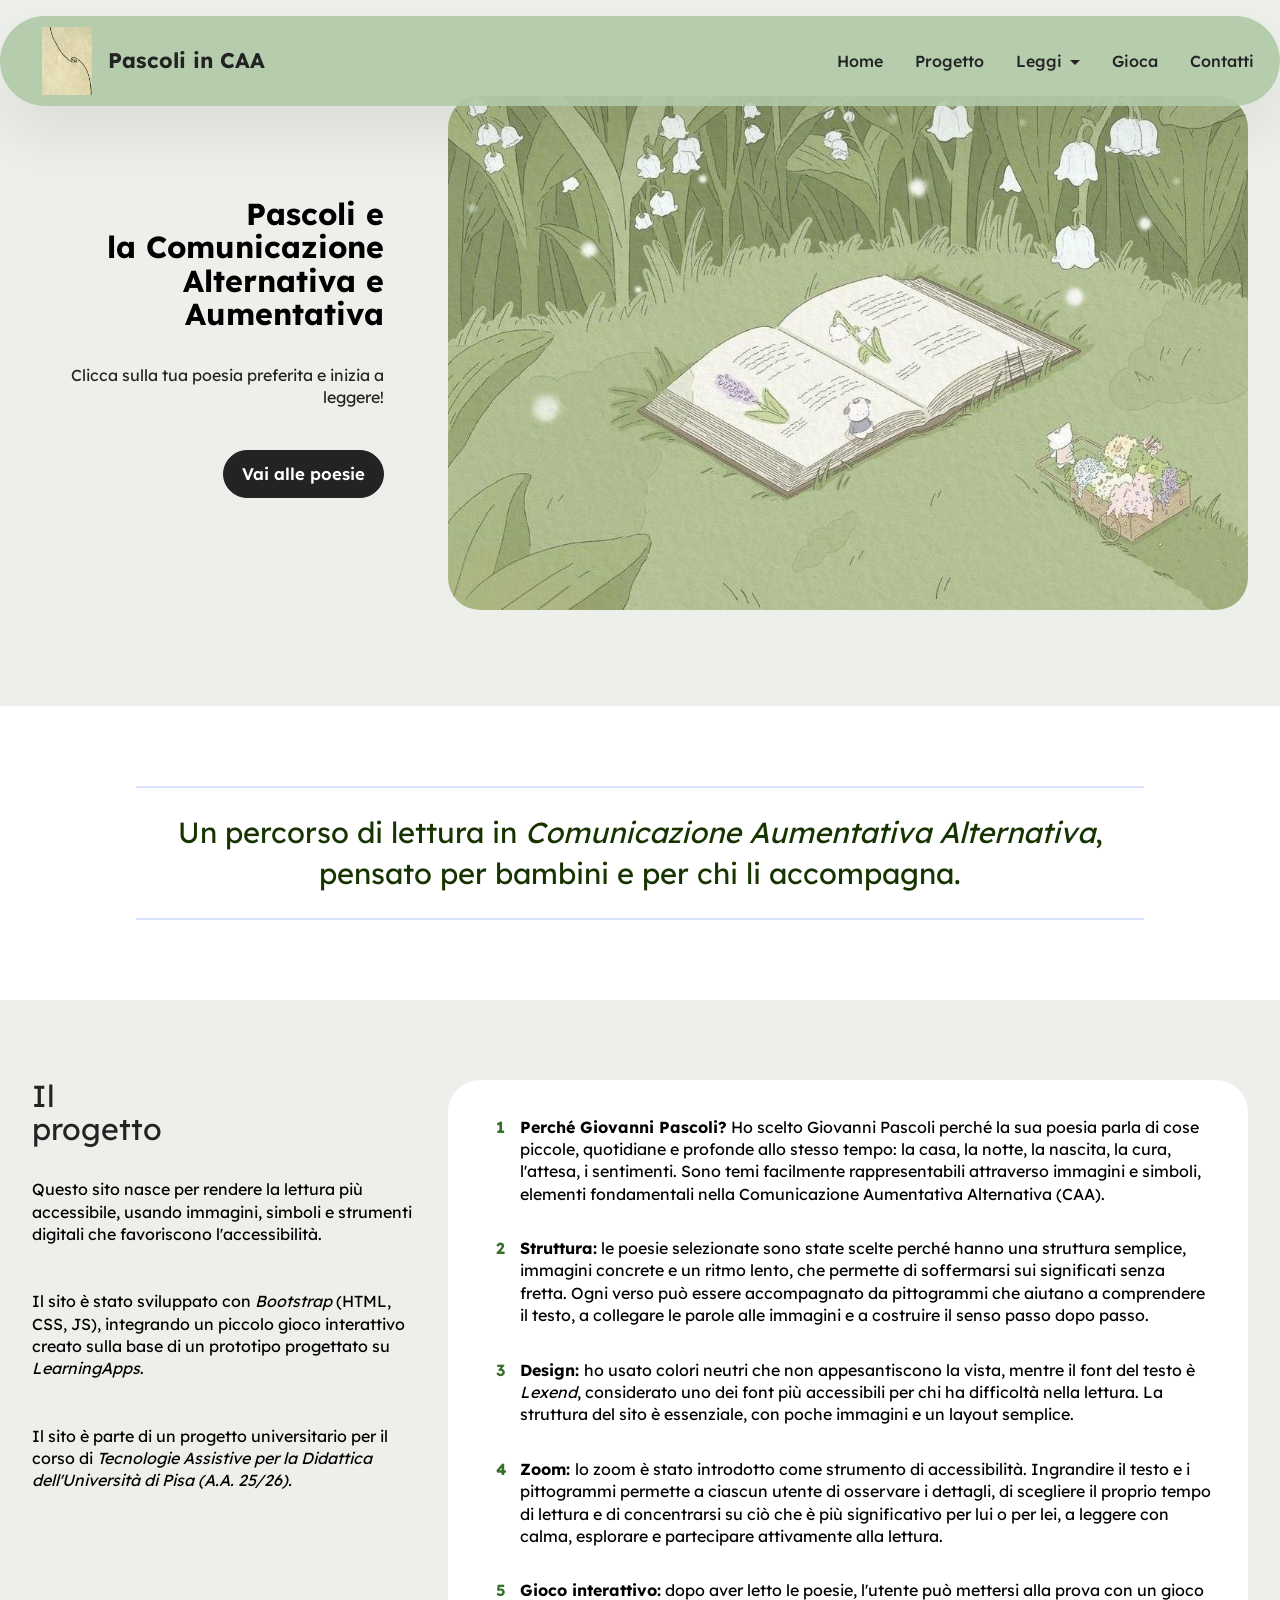
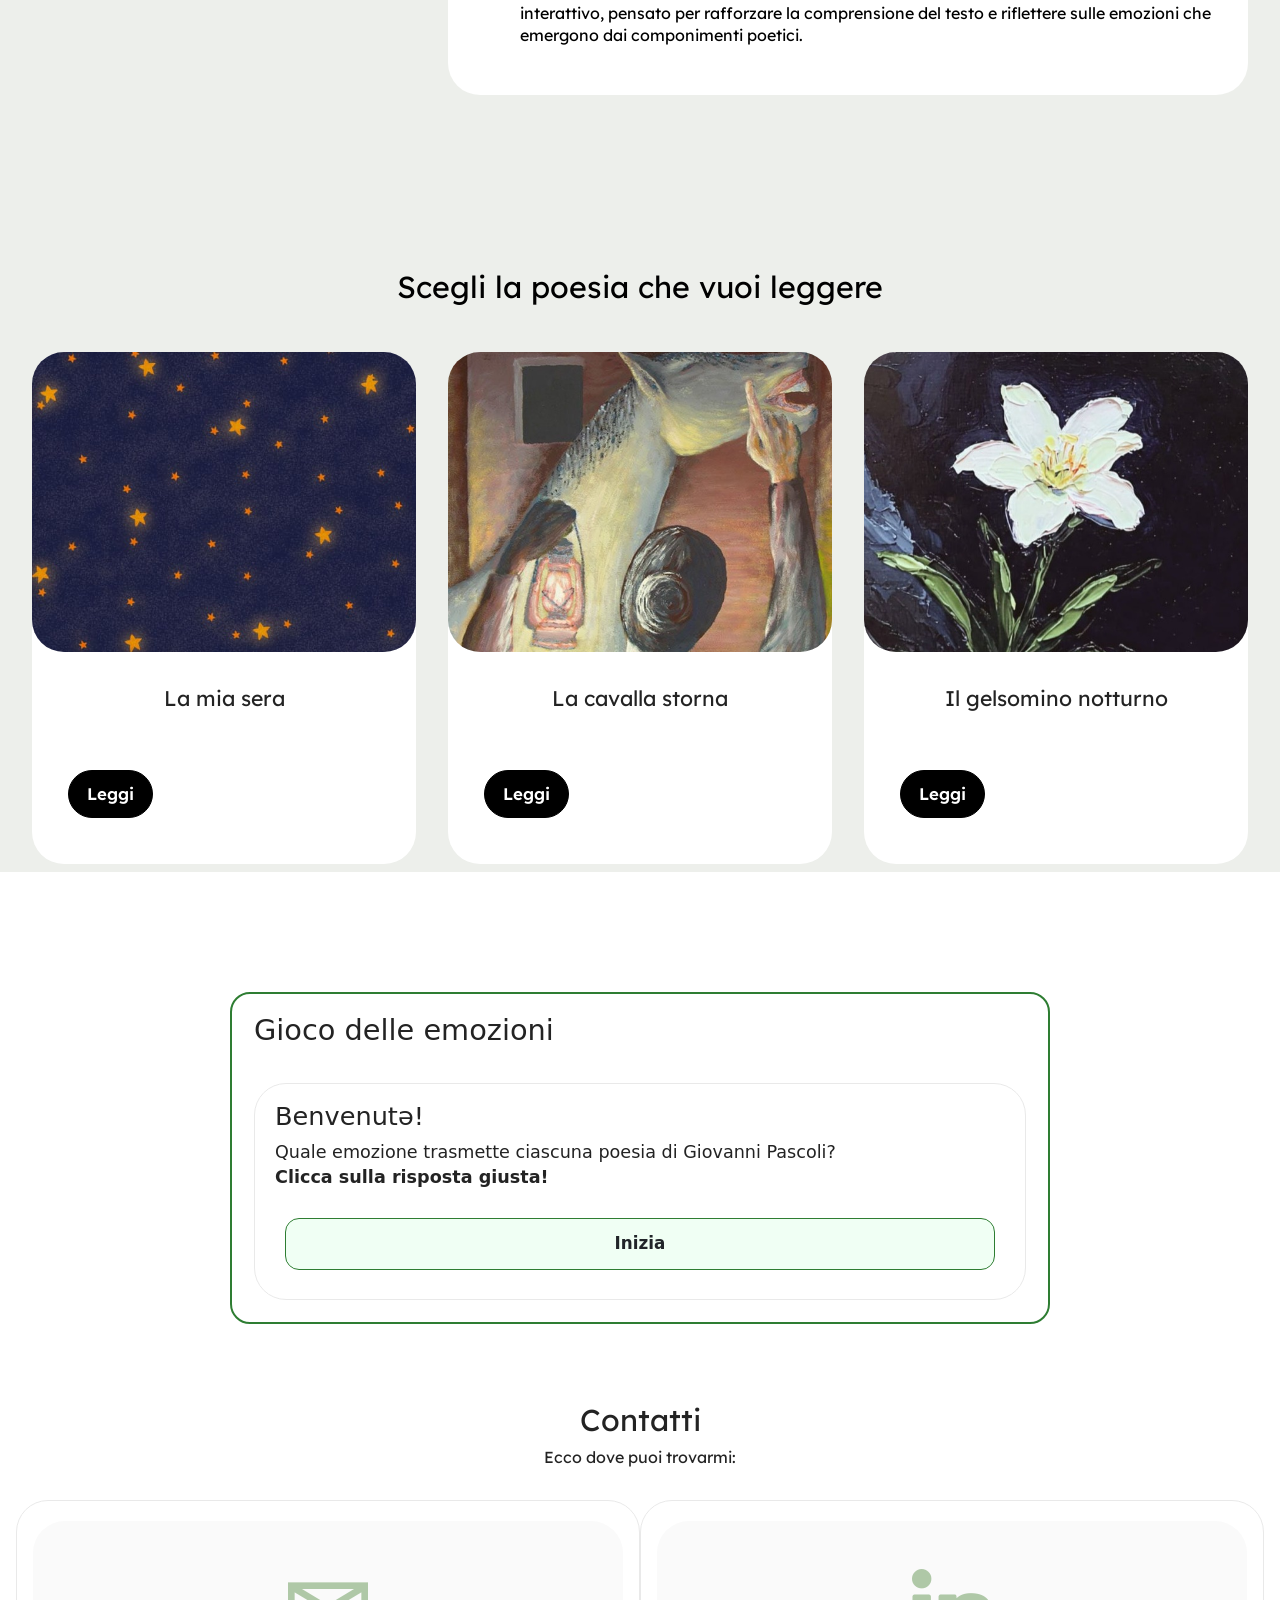
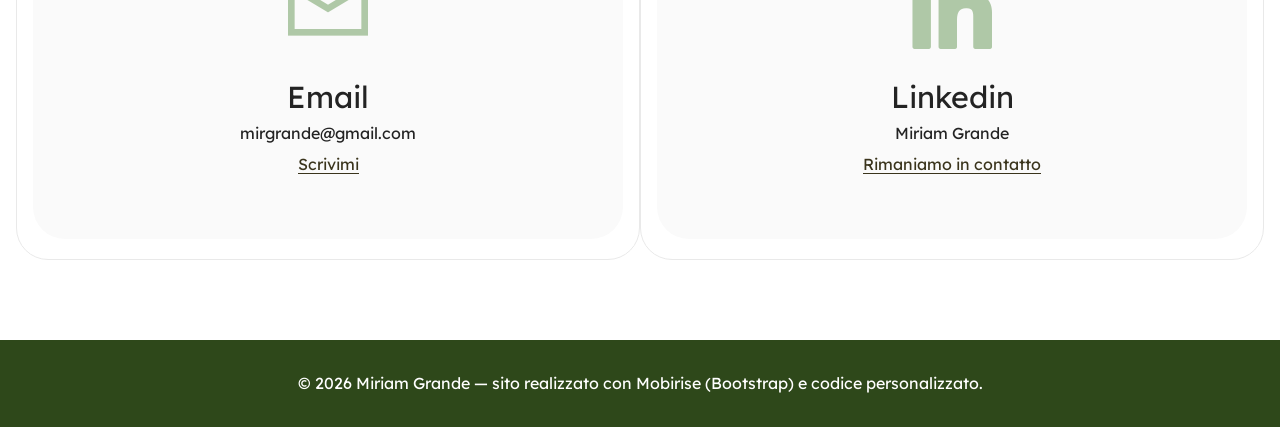
==== index.html @ 6b5d4944 "Enable lazy loading for images in index.html Added lazy loading attribute to images for better perfo" ====
<!DOCTYPE html>
<html lang="it">
<head>
  <!-- Site made with Mobirise Website Builder v6.1.5, https://mobirise.com -->
  <meta charset="UTF-8">
  <meta http-equiv="X-UA-Compatible" content="IE=edge">
  <meta name="generator" content="Mobirise v6.1.5, mobirise.com">
  <meta name="viewport" content="width=device-width, initial-scale=1, minimum-scale=1">
  <link rel="shortcut icon" href="assets/images/logo-114x152.jpeg" type="image/x-icon">
  <meta name="description" content="Pascoli in CAA — poesie di Giovanni Pascoli in Comunicazione Aumentativa Alternativa per bambini e ragazzi con bisogni comunicativi speciali.">
  
  <title>Pascoli in CAA — Homepage</title>
  <link rel="stylesheet" href="assets/web/assets/mobirise-icons2/mobirise2.css">
  <link rel="stylesheet" href="assets/bootstrap/css/bootstrap.min.css">
  <link rel="stylesheet" href="assets/animatecss/animate.css">
  <link rel="stylesheet" href="assets/dropdown/css/style.css">
  <link rel="stylesheet" href="assets/socicon/css/styles.css">
  <link rel="stylesheet" href="assets/theme/css/style.css">
  <link rel="preload" href="https://fonts.googleapis.com/css?family=Lexend:100,200,300,400,500,600,700,800,900&display=swap" as="style" onload="this.onload=null;this.rel='stylesheet'">
  <noscript><link rel="stylesheet" href="https://fonts.googleapis.com/css?family=Lexend:100,200,300,400,500,600,700,800,900&display=swap"></noscript>
  <link rel="preload" as="style" href="assets/mobirise/css/mbr-additional.css?v=KPoH25"><link rel="stylesheet" href="assets/mobirise/css/mbr-additional.css?v=KPoH25" type="text/css">

  <style>
    .skip-link {
      position: absolute;
      top: -100px;
      left: 1rem;
      background: #232323;
      color: #ffffff;
      padding: 0.75rem 1.25rem;
      border-radius: 0 0 8px 8px;
      font-size: 1rem;
      z-index: 99999;
      text-decoration: none;
      transition: top 0.2s;
    }
    .skip-link:focus {
      top: 0;
      outline: red solid 2px;
    }
  </style>
</head>
<body>
  <a href="#main-content" class="skip-link">Vai al contenuto principale</a>
  
  <section data-bs-version="5.1" class="menu menu2 cid-tJS6tZXiPa" once="menu" id="menu02-0">
    <nav class="navbar navbar-dropdown navbar-fixed-top navbar-expand-lg" aria-label="Navigazione principale">
      <div class="container">
        <div class="navbar-brand">
          <span class="navbar-logo">
            <a href="index.html">
              <img src="assets/images/logo-114x152.jpeg" alt="Logo Pascoli in CAA, torna alla homepage" style="height: 4.2rem;">
            </a>
          </span>
          <span class="navbar-caption-wrap"><span class="navbar-caption text-black text-primary display-4">Pascoli in CAA&nbsp;</span></span>
        </div>
        <button class="navbar-toggler" type="button" data-bs-toggle="collapse" data-bs-target="#navbarSupportedContent" aria-controls="navbarSupportedContent" aria-expanded="false" aria-label="Apri o chiudi il menu di navigazione">
          <div class="hamburger">
            <span></span>
            <span></span>
            <span></span>
            <span></span>
          </div>
        </button>
        <div class="collapse navbar-collapse" id="navbarSupportedContent">
          <ul class="navbar-nav nav-dropdown nav-right" data-app-modern-menu="true"><li class="nav-item">
              <a class="nav-link link text-black text-primary display-7" href="index.html#header01-2g">Home</a>
            </li><li class="nav-item"><a class="nav-link link text-black text-primary display-7" href="index.html#content6-27">Progetto</a></li>
            <li class="nav-item dropdown">
              <a class="nav-link link text-black text-primary dropdown-toggle display-7" id="dropdown-470" href="index.html#features04-28" aria-expanded="false" data-toggle="dropdown-submenu" data-bs-toggle="dropdown" data-bs-auto-close="outside">Leggi</a><div class="dropdown-menu" aria-labelledby="dropdown-470"><a class="text-black text-primary dropdown-item display-7" href="mia-sera.html">La mia sera</a><a class="text-black text-primary dropdown-item display-7" href="cavalla-storna.html">La cavalla storna</a><a class="text-black text-primary dropdown-item display-7" href="gelsomino-notturno.html">Il gelsomino notturno</a></div>
            </li>
            <li class="nav-item">
              <a class="nav-link link text-black text-primary display-7" href="index.html#gioca">Gioca</a>
            </li><li class="nav-item"><a class="nav-link link text-black text-primary display-7" href="index.html#contacts1-2a">Contatti</a></li></ul>
        </div>
      </div>
    </nav>
  </section>

  <main id="main-content">
    <section data-bs-version="5.1" class="header1 cid-v8XuXS7iOY" id="header01-2g">
      <div class="container-fluid">
        <div class="row justify-content-center">
          <div class="col-12 col-md-12 col-lg-8 image-wrapper">
            <img class="w-100" src="assets/images/wallp2-1-1080x694.jpeg" alt="Immagine in stile cartone animato di un libro aperto su un prato verde, con animali intorno.">
          </div>
          <div class="col-12 col-lg col-md-12">
            <div class="text-wrapper align-left">
              <h1 class="mbr-section-title mbr-fonts-style mb-4 display-1"><strong>Pascoli e</strong><br><strong> la Comunicazione Alternativa e Aumentativa</strong></h1>
              <p class="mbr-text mbr-fonts-style mb-4 display-7">Clicca sulla tua poesia preferita e inizia a leggere!</p>
              <div class="mbr-section-btn mt-3"><a class="btn btn-black display-7" href="index.html#features04-28">Vai alle poesie</a></div>
            </div>
          </div>
        </div>
      </div>
    </section>

    <section data-bs-version="5.1" class="content6 cid-v8M2jJDP5C" id="content6-27">
      <div class="container">
        <div class="row justify-content-center">
          <div class="col-md-12 col-lg-10">
            <hr class="line">
            <p class="mbr-text align-center mbr-fonts-style my-4 display-5">Un percorso di lettura in <em>Comunicazione Aumentativa Alternativa</em>, pensato per bambini e per chi li accompagna.</p>
            <hr class="line">
          </div>
        </div>
      </div>
    </section>

    <section data-bs-version="5.1" class="article22 cid-v8M2hyhvrY" id="article22-26">
      <div class="container">
        <div class="row justify-content-center">
          <div class="col-lg-4">
            <div class="col-12 col-md-12">
              <h2 class="mbr-section-title mbr-fonts-style mt-0 mb-4 display-1">Il <br>progetto</h2>
              <p class="mbr-section-subtitle mbr-fonts-style mt-0 mb-4 display-7" style="text-align: left;">Questo sito nasce per rendere la lettura più accessibile, usando immagini, simboli e strumenti digitali che favoriscono l'accessibilità. <br><br><br>Il sito è stato sviluppato con <em>Bootstrap</em> (HTML, CSS, JS), integrando un piccolo gioco interattivo creato sulla base di un prototipo progettato su <em>LearningApps</em>.<br><br><br>Il sito è parte di un progetto universitario per il corso di <em>Tecnologie Assistive per la Didattica dell'Università di Pisa (A.A. 25/26).</em></p>
            </div>
          </div>

          <div class="col-lg-8 side-features">
            <div class="item-wrapper align-left">
              <div class="counter-container mbr-text mbr-fonts-style display-7">
                <ol>
                  <li><strong>Perché Giovanni Pascoli?</strong>&nbsp;Ho scelto Giovanni Pascoli perché la sua poesia parla di cose piccole, quotidiane e profonde allo stesso tempo: la casa, la notte, la nascita, la cura, l'attesa, i sentimenti. Sono temi facilmente rappresentabili attraverso immagini e simboli, elementi fondamentali nella Comunicazione Aumentativa Alternativa (CAA).</li>
                  <li><strong>Struttura:</strong>&nbsp;le poesie selezionate sono state scelte perché hanno una struttura semplice, immagini concrete e un ritmo lento, che permette di soffermarsi sui significati senza fretta. Ogni verso può essere accompagnato da pittogrammi che aiutano a comprendere il testo, a collegare le parole alle immagini e a costruire il senso passo dopo passo.</li>
                  <li><strong>Design: </strong>ho usato colori neutri che non appesantiscono la vista, mentre il font del testo è <em>Lexend</em>, considerato uno dei font più accessibili per chi ha difficoltà nella lettura. La struttura del sito è essenziale, con poche immagini e un layout semplice.</li>
                  <li><strong>Zoom: </strong>lo zoom è stato introdotto come strumento di accessibilità. Ingrandire il testo e i pittogrammi permette a ciascun utente di osservare i dettagli, di scegliere il proprio tempo di lettura e di concentrarsi su ciò che è più significativo per lui o per lei, a leggere con calma, esplorare e partecipare attivamente alla lettura.</li>
                  <li><strong>Gioco interattivo:</strong>&nbsp;dopo aver letto le poesie, l'utente può mettersi alla prova con un gioco interattivo, pensato per rafforzare la comprensione del testo e riflettere sulle emozioni che emergono dai componimenti poetici.</li>
                </ol>
              </div>
            </div>
          </div>
        </div>
      </div>
    </section>

    <section data-bs-version="5.1" class="features4 start cid-v8RH9X5Ab5" id="features04-28">
      <div class="container">
        <div class="row justify-content-center">
          <div class="col-12 content-head">
            <div class="mbr-section-head mb-5">
              <h2 class="mbr-section-title mbr-fonts-style align-center mb-0 display-1">Scegli la poesia che vuoi leggere</h2>
            </div>
          </div>
        </div>
        <div class="row">
          <div class="item features-image col-12 col-md-6 col-lg-4">
            <div class="item-wrapper">
              <div class="item-img">
                <img src="assets/images/la20mia20sera20imgc3b9-770x433.jpg" alt="Immagine di un cielo stellato." loading="lazy">
              </div>
              <div class="item-content">
                <h3 class="item-title mbr-fonts-style display-4">La mia sera</h3>
                <p class="mbr-text mbr-fonts-style display-7"></p>
                <div class="mbr-section-btn item-footer"><a href="mia-sera.html" class="btn item-btn btn-info display-7" aria-label="Leggi La mia sera">Leggi</a></div>
              </div>
            </div>
          </div>
          <div class="item features-image col-12 col-md-6 col-lg-4">
            <div class="item-wrapper">
              <div class="item-img">
                <img src="assets/images/img20cavalla-720x854.jpeg" alt="Immagine di una donna che illumina con una lampada ad olio il muso di un cavallo bianco." loading="lazy">
              </div>
              <div class="item-content">
                <h3 class="item-title mbr-fonts-style display-4">La cavalla storna</h3>
                <p class="mbr-text mbr-fonts-style display-7">&nbsp;</p>
                <div class="mbr-section-btn item-footer"><a href="cavalla-storna.html" class="btn item-btn btn-info display-7" aria-label="Leggi La cavalla storna">Leggi</a></div>
              </div>
            </div>
          </div>
          <div class="item features-image col-12 col-md-6 col-lg-4">
            <div class="item-wrapper">
              <div class="item-img">
                <img src="assets/images/noct20gelms-770x1155.jpeg" alt="Immagine di un gelsomino dipinto con colori a olio." loading="lazy">
              </div>
              <div class="item-content">
                <h3 class="item-title mbr-fonts-style display-4">Il gelsomino notturno</h3>
                <p class="mbr-text mbr-fonts-style display-7"><br></p>
                <div class="mbr-section-btn item-footer"><a href="gelsomino-notturno.html" class="btn item-btn btn-info display-7" aria-label="Leggi Il gelsomino notturno">Leggi</a></div>
              </div>
            </div>
          </div>
        </div>
      </div>
    </section>

    <section data-bs-version="5.1" class="content5 cid-gioco" id="gioca">
      <div class="container">
        <div class="pascoli-quiz" role="region" aria-label="Gioco: emozioni nelle poesie di Pascoli">
          <div class="frame">
            <h2 class="mainTitle">Gioco delle emozioni</h2>
            <p class="sub">Scegli la risposta giusta per ogni poesia.</p>

            <div>
              <span id="stepText"></span>
            </div>

            <div id="start" class="screen fade-in">
              <div class="card">
                <h3 class="startTitle">Benvenutə!</h3>
                <p class="startText">
                  Quale emozione trasmette ciascuna poesia di Giovanni Pascoli?<br>
                  <strong>Clicca sulla risposta giusta!</strong>
                </p>
                <button id="startBtn" class="btn primary" type="button">Inizia</button>
              </div>
            </div>

            <div id="quizScreen" class="screen" hidden>
              <div class="card">
                <h3 id="questionTitle" class="poemTitle">—</h3>

                <div id="options" class="options" role="group" aria-labelledby="questionTitle">
                  <!-- opzioni generate -->
                </div>

                <div class="feedbackRow">
                  <div id="feedback" class="feedback" aria-live="polite"></div>
                  <button id="nextBtn" class="btn" type="button" disabled>Avanti</button>
                </div>

                <div class="footerRow">
                  <button id="restartBtn" class="btn ghost" type="button">Ricomincia</button>
                </div>
              </div>
            </div>

            <div id="done" class="done screen" hidden aria-live="polite">
              <h3 class="doneTitle">Hai finito! ✨</h3>
              <p class="doneText">Hai completato tutte le domande.</p>
              <button id="restartBtn2" class="btn primary" type="button">Rigioca</button>
            </div>
          </div>
        </div>

<style>
  .pascoli-quiz {
    font-family: system-ui, -apple-system, Segoe UI, Roboto, Arial, sans-serif;
  }

  .frame{
    max-width: 820px;
    margin: 0 auto;
    padding: 22px;
    border-radius: 20px;
    border: 2px solid #2e7d32;
    background: #ffffff;
  }

  .mainTitle{
    font-size: 1.8rem;
    margin-bottom: 6px;
  }

  .sub{
    font-size: 1.05rem;
    margin-bottom: 16px;
    color: #444;
  }

  .progress{
    font-size: 1rem;
    color: #2e7d32;
    margin-bottom: 14px;
    min-height: 22px;
  }

  .screen{
    position: relative;
  }

  .card{
    border: 1px solid #e9e9e9;
    border-radius: 18px;
    padding: 20px;
    background: #fff;
  }

  .poemTitle{
    font-size: 1.7rem;
    margin-bottom: 14px;
  }

  .startTitle{
    font-size: 1.6rem;
    margin-bottom: 10px;
  }

  .startText{
    font-size: 1.1rem;
    margin-bottom: 18px;
    line-height: 1.45;
  }

  .options{
    display: grid;
    gap: 14px;
    margin-top: 14px;
  }

  .opt{
    display: flex;
    gap: 12px;
    align-items: flex-start;
    padding: 16px;
    border-radius: 14px;
    border: 1px solid #e6e6e6;
    background: #fafafa;
    cursor: pointer;
    font-size: 1.1rem;
    line-height: 1.35;
  }

  .opt:hover{
    background: #f2f2f2;
  }

  .opt input{
    margin-top: 5px;
    transform: scale(1.15);
  }

  .opt.correct{
    border-color: #bfe6c8;
    background: #f0fff4;
  }

  .feedbackRow{
    display: flex;
    flex-direction: column;
    align-items: center;
    gap: 12px;
    margin-top: 20px;
  }

  .feedback{
    min-height: 42px;
    font-size: 1.7rem;
    font-weight: 800;
    color: #2e7d32;
    text-align: center;
  }

  .footerRow{
    margin-top: 14px;
    display: flex;
    justify-content: flex-end;
  }

  .btn{
    padding: 12px 18px;
    border-radius: 14px;
    border: 1px solid #cfcfcf;
    background: #f6f6f6;
    cursor: pointer;
    font-size: 1.05rem;
  }

  .btn:hover{
    background: #efefef;
  }

  .btn:disabled{
    opacity: 0.55;
    cursor: not-allowed;
  }

  .btn.ghost{
    background: transparent;
    border-color: #e0e0e0;
  }

  .btn.primary{
    border-color: #2e7d32;
    background: #f0fff4;
  }

  .btn.primary:hover{
    background: #e9f8ee;
  }

  .done{
    padding: 22px;
    border-radius: 18px;
    border: 1px solid #e9e9e9;
    background: #fff;
    text-align: center;
  }

  .doneTitle{
    font-size: 1.6rem;
    margin-bottom: 6px;
  }

  .doneText{
    font-size: 1.1rem;
    margin-bottom: 14px;
  }

  .fade-in{
    animation: fadeIn 0.28s ease-out both;
  }

  .fade-out{
    animation: fadeOut 0.22s ease-in both;
  }

  @keyframes fadeIn{
    from { opacity: 0; transform: translateY(6px); }
    to { opacity: 1; transform: translateY(0); }
  }

  @keyframes fadeOut{
    from { opacity: 1; transform: translateY(0); }
    to { opacity: 0; transform: translateY(-3px); }
  }

  @media (max-width: 520px){
    .poemTitle{ font-size: 1.45rem; }
    .opt{ font-size: 1.05rem; }
  }

  #gioca::before{
    content: "";
    display: block;
    height: 120px;
    margin-top: -120px;
  }
</style>

<script>
(function(){
  const REWARD_TEXT = "✨ BEN FATTO";

  const quiz = [
    {
      title: "La mia sera",
      options: [
        { text: "Tristezza e angoscia", correct: false },
        { text: "Calma e pace", correct: true },
        { text: "Gioia irrefrenabile", correct: false }
      ]
    },
    {
      title: "La cavalla storna",
      options: [
        { text: "Felicità", correct: false },
        { text: "Tristezza e dolore", correct: true },
        { text: "Mistero", correct: false }
      ]
    },
    {
      title: "Il gelsomino notturno",
      options: [
        { text: "Attesa e mistero", correct: true },
        { text: "Rabbia", correct: false },
        { text: "Sofferenza", correct: false }
      ]
    }
  ];

  const start = document.getElementById("start");
  const quizScreen = document.getElementById("quizScreen");
  const done = document.getElementById("done");

  const startBtn = document.getElementById("startBtn");
  const stepText = document.getElementById("stepText");
  const questionTitle = document.getElementById("questionTitle");
  const optionsBox = document.getElementById("options");
  const feedback = document.getElementById("feedback");
  const nextBtn = document.getElementById("nextBtn");
  const restartBtn = document.getElementById("restartBtn");
  const restartBtn2 = document.getElementById("restartBtn2");

  let idx = 0;
  let locked = false;

  function fadeSwap(el, fn){
    el.classList.remove("fade-in");
    el.classList.add("fade-out");
    setTimeout(() => {
      fn();
      el.classList.remove("fade-out");
      el.classList.add("fade-in");
    }, 220);
  }

  function render(){
    locked = false;
    feedback.textContent = "";
    nextBtn.disabled = true;

    const q = quiz[idx];
    stepText.textContent = `Domanda ${idx + 1} di ${quiz.length}`;
    questionTitle.textContent = q.title;

    optionsBox.innerHTML = "";
    q.options.forEach((opt, i) => {
      const label = document.createElement("label");
      label.className = "opt";

      const input = document.createElement("input");
      input.type = "radio";
      input.name = "q" + idx;

      const span = document.createElement("span");
      span.textContent = opt.text;

      label.appendChild(input);
      label.appendChild(span);

      label.addEventListener("click", (e) => {
        e.preventDefault();
        if (locked) return;
        input.checked = true;
        handleAnswer(opt.correct, label);
      });

      optionsBox.appendChild(label);
    });
  }

  function clearCorrect(){
    optionsBox.querySelectorAll(".opt").forEach(el => el.classList.remove("correct"));
  }

  function handleAnswer(isCorrect, label){
    if (isCorrect){
      locked = true;
      clearCorrect();
      label.classList.add("correct");
      feedback.textContent = REWARD_TEXT;
      nextBtn.disabled = false;
      nextBtn.focus();
    } else {
      feedback.textContent = "Riprova.";
      nextBtn.disabled = true;
    }
  }

  function next(){
    if (idx < quiz.length - 1){
      idx++;
      fadeSwap(quizScreen, render);
    } else {
      fadeSwap(quizScreen, () => {
        quizScreen.hidden = true;
        done.hidden = false;
        stepText.textContent = "Completato";
      });
    }
  }

  function restart(){
    idx = 0;
    locked = false;
    stepText.textContent = "";
    done.hidden = true;
    quizScreen.hidden = true;
    start.hidden = false;
    start.classList.add("fade-in");
  }

  startBtn.addEventListener("click", () => {
    fadeSwap(start, () => {
      start.hidden = true;
      quizScreen.hidden = false;
      render();
    });
  });

  nextBtn.addEventListener("click", next);
  restartBtn.addEventListener("click", restart);
  restartBtn2.addEventListener("click", restart);
})();
</script>

      </div>
    </section>

    <section data-bs-version="5.1" class="contacts1 cid-v8RQN7K0JA" id="contacts1-2a">
      <div class="container">
        <div class="mbr-section-head">
          <h2 class="mbr-section-title mbr-fonts-style align-center mb-0 display-1">Contatti</h2>
          <p class="mbr-section-subtitle mbr-fonts-style align-center mb-0 mt-2 display-7">Ecco dove puoi trovarmi:</p>
        </div>
        <div class="row justify-content-center mt-4">
          <div class="card col-12 col-lg-6">
            <div class="card-wrapper">
              <div class="card-box align-center">
                <div class="image-wrapper">
                  <span class="mbr-iconfont mobi-mbri-letter mobi-mbri" aria-hidden="true"></span>
                </div>
                <h3 class="card-title mbr-fonts-style mb-2 display-1">Email</h3>
                <p class="mbr-text mbr-fonts-style mb-2 display-7">mirgrande@gmail.com</p>
                <p class="link mbr-fonts-style display-7"><a href="mailto:mirgrande@gmail.com" class="text-success">Scrivimi</a></p>
              </div>
            </div>
          </div>
          <div class="card col-12 col-lg-6">
            <div class="card-wrapper">
              <div class="card-box align-center">
                <div class="image-wrapper">
                  <span class="mbr-iconfont socicon-linkedin socicon" aria-hidden="true"></span>
                </div>
                <h3 class="card-title mbr-fonts-style align-center mb-2 display-1">Linkedin</h3>
                <p class="mbr-text mbr-fonts-style mb-2 display-7">Miriam Grande</p>
                <p class="link mbr-black mbr-fonts-style display-7"><a href="https://www.linkedin.com/in/miriamgrande00/" class="text-success" target="_blank" aria-label="Rimaniamo in contatto su LinkedIn (si apre in una nuova scheda)">Rimaniamo in contatto</a></p>
              </div>
            </div>
          </div>
        </div>
      </div>
    </section>
  </main>

  <section data-bs-version="5.1" class="footer4 cid-v8RT41Qp9F" once="footers" id="footer04-2b">
    <div class="container">
      <div class="media-container-row align-center mbr-white">
        <div class="col-12">
          <p class="mbr-text mb-0 mbr-fonts-style display-7">© 2026 Miriam Grande — sito realizzato con Mobirise (Bootstrap) e codice personalizzato.</p>
        </div>
      </div>
    </div>
  </section>

  <div id="scrollToTop" class="scrollToTop mbr-arrow-up"><a href="#" style="text-align: center;" aria-label="Torna all'inizio della pagina"><i class="mbr-arrow-up-icon mbr-arrow-up-icon-cm cm-icon cm-icon-smallarrow-up" aria-hidden="true"></i></a></div>
  <input name="animation" type="hidden">

  <script src="assets/bootstrap/js/bootstrap.bundle.min.js"></script>
  <script src="assets/smoothscroll/smooth-scroll.js"></script>
  <script src="assets/ytplayer/index.js"></script>
  <script src="assets/dropdown/js/navbar-dropdown.js"></script>
  <script src="assets/theme/js/script.js"></script>
  <script src="assets/mobirise/js/mbr-script.js" type="text/javascript"></script>
</body>
</html>
---- assets/web/assets/mobirise-icons2/mobirise2.css ----
@font-face {
  font-family: 'Moririse2';
  font-display: swap;
  src:  url('mobirise2.eot?f2bix4');
  src:  url('mobirise2.eot?f2bix4#iefix') format('embedded-opentype'),
    url('mobirise2.woff2?f2bix4') format('woff2'),
    url('mobirise2.woff?f2bix4') format('woff'),
    url('mobirise2.ttf?f2bix4') format('truetype'),
    url('mobirise2.svg?f2bix4#mobirise2') format('svg');
  font-weight: normal;
  font-style: normal;
}

[class^="mobi-"], [class*=" mobi-"] {
  /* use !important to prevent issues with browser extensions that change fonts */
  font-family: 'Moririse2' !important;
  speak: none;
  font-style: normal;
  font-weight: normal;
  font-variant: normal;
  text-transform: none;
  line-height: 1;

  /* Better Font Rendering =========== */
  -webkit-font-smoothing: antialiased;
  -moz-osx-font-smoothing: grayscale;
}

.mobi-mbri-add-submenu:before {
  content: "\e900";
}
.mobi-mbri-alert:before {
  content: "\e901";
}
.mobi-mbri-align-center:before {
  content: "\e902";
}
.mobi-mbri-align-justify:before {
  content: "\e903";
}
.mobi-mbri-align-left:before {
  content: "\e904";
}
.mobi-mbri-align-right:before {
  content: "\e905";
}
.mobi-mbri-android:before {
  content: "\e906";
}
.mobi-mbri-apple:before {
  content: "\e907";
}
.mobi-mbri-arrow-down:before {
  content: "\e908";
}
.mobi-mbri-arrow-next:before {
  content: "\e909";
}
.mobi-mbri-arrow-prev:before {
  content: "\e90a";
}
.mobi-mbri-arrow-up:before {
  content: "\e90b";
}
.mobi-mbri-bold:before {
  content: "\e90c";
}
.mobi-mbri-bookmark:before {
  content: "\e90d";
}
.mobi-mbri-bootstrap:before {
  content: "\e90e";
}
.mobi-mbri-briefcase:before {
  content: "\e90f";
}
.mobi-mbri-browse:before {
  content: "\e910";
}
.mobi-mbri-bulleted-list:before {
  content: "\e911";
}
.mobi-mbri-calendar:before {
  content: "\e912";
}
.mobi-mbri-camera:before {
  content: "\e913";
}
.mobi-mbri-cart-add:before {
  content: "\e914";
}
.mobi-mbri-cart-full:before {
  content: "\e915";
}
.mobi-mbri-cash:before {
  content: "\e916";
}
.mobi-mbri-change-style:before {
  content: "\e917";
}
.mobi-mbri-chat:before {
  content: "\e918";
}
.mobi-mbri-clock:before {
  content: "\e919";
}
.mobi-mbri-close:before {
  content: "\e91a";
}
.mobi-mbri-cloud:before {
  content: "\e91b";
}
.mobi-mbri-code:before {
  content: "\e91c";
}
.mobi-mbri-contact-form:before {
  content: "\e91d";
}
.mobi-mbri-credit-card:before {
  content: "\e91e";
}
.mobi-mbri-cursor-click:before {
  content: "\e91f";
}
.mobi-mbri-cust-feedback:before {
  content: "\e920";
}
.mobi-mbri-database:before {
  content: "\e921";
}
.mobi-mbri-delivery:before {
  content: "\e922";
}
.mobi-mbri-desktop:before {
  content: "\e923";
}
.mobi-mbri-devices:before {
  content: "\e924";
}
.mobi-mbri-down:before {
  content: "\e925";
}
.mobi-mbri-download-2:before {
  content: "\e926";
}
.mobi-mbri-download:before {
  content: "\e927";
}
.mobi-mbri-drag-n-drop-2:before {
  content: "\e928";
}
.mobi-mbri-drag-n-drop:before {
  content: "\e929";
}
.mobi-mbri-edit-2:before {
  content: "\e92a";
}
.mobi-mbri-edit:before {
  content: "\e92b";
}
.mobi-mbri-error:before {
  content: "\e92c";
}
.mobi-mbri-extension:before {
  content: "\e92d";
}
.mobi-mbri-features:before {
  content: "\e92e";
}
.mobi-mbri-file:before {
  content: "\e92f";
}
.mobi-mbri-flag:before {
  content: "\e930";
}
.mobi-mbri-folder:before {
  content: "\e931";
}
.mobi-mbri-gift:before {
  content: "\e932";
}
.mobi-mbri-github:before {
  content: "\e933";
}
.mobi-mbri-globe-2:before {
  content: "\e934";
}
.mobi-mbri-globe:before {
  content: "\e935";
}
.mobi-mbri-growing-chart:before {
  content: "\e936";
}
.mobi-mbri-hearth:before {
  content: "\e937";
}
.mobi-mbri-help:before {
  content: "\e938";
}
.mobi-mbri-home:before {
  content: "\e939";
}
.mobi-mbri-hot-cup:before {
  content: "\e93a";
}
.mobi-mbri-idea:before {
  content: "\e93b";
}
.mobi-mbri-image-gallery:before {
  content: "\e93c";
}
.mobi-mbri-image-slider:before {
  content: "\e93d";
}
.mobi-mbri-info:before {
  content: "\e93e";
}
.mobi-mbri-italic:before {
  content: "\e93f";
}
.mobi-mbri-key:before {
  content: "\e940";
}
.mobi-mbri-laptop:before {
  content: "\e941";
}
.mobi-mbri-layers:before {
  content: "\e942";
}
.mobi-mbri-left-right:before {
  content: "\e943";
}
.mobi-mbri-left:before {
  content: "\e944";
}
.mobi-mbri-letter:before {
  content: "\e945";
}
.mobi-mbri-like:before {
  content: "\e946";
}
.mobi-mbri-link:before {
  content: "\e947";
}
.mobi-mbri-lock:before {
  content: "\e948";
}
.mobi-mbri-login:before {
  content: "\e949";
}
.mobi-mbri-logout:before {
  content: "\e94a";
}
.mobi-mbri-magic-stick:before {
  content: "\e94b";
}
.mobi-mbri-map-pin:before {
  content: "\e94c";
}
.mobi-mbri-menu:before {
  content: "\e94d";
}
.mobi-mbri-mobile-2:before {
  content: "\e94e";
}
.mobi-mbri-mobile-horizontal:before {
  content: "\e94f";
}
.mobi-mbri-mobile:before {
  content: "\e950";
}
.mobi-mbri-mobirise:before {
  content: "\e951";
}
.mobi-mbri-more-horizontal:before {
  content: "\e952";
}
.mobi-mbri-more-vertical:before {
  content: "\e953";
}
.mobi-mbri-music:before {
  content: "\e954";
}
.mobi-mbri-new-file:before {
  content: "\e955";
}
.mobi-mbri-numbered-list:before {
  content: "\e956";
}
.mobi-mbri-opened-folder:before {
  content: "\e957";
}
.mobi-mbri-pages:before {
  content: "\e958";
}
.mobi-mbri-paper-plane:before {
  content: "\e959";
}
.mobi-mbri-paperclip:before {
  content: "\e95a";
}
.mobi-mbri-phone:before {
  content: "\e95b";
}
.mobi-mbri-photo:before {
  content: "\e95c";
}
.mobi-mbri-photos:before {
  content: "\e95d";
}
.mobi-mbri-pin:before {
  content: "\e95e";
}
.mobi-mbri-play:before {
  content: "\e95f";
}
.mobi-mbri-plus:before {
  content: "\e960";
}
.mobi-mbri-preview:before {
  content: "\e961";
}
.mobi-mbri-print:before {
  content: "\e962";
}
.mobi-mbri-protect:before {
  content: "\e963";
}
.mobi-mbri-question:before {
  content: "\e964";
}
.mobi-mbri-quote-left:before {
  content: "\e965";
}
.mobi-mbri-quote-right:before {
  content: "\e966";
}
.mobi-mbri-redo:before {
  content: "\e967";
}
.mobi-mbri-refresh:before {
  content: "\e968";
}
.mobi-mbri-responsive-2:before {
  content: "\e969";
}
.mobi-mbri-responsive:before {
  content: "\e96a";
}
.mobi-mbri-right:before {
  content: "\e96b";
}
.mobi-mbri-rocket:before {
  content: "\e96c";
}
.mobi-mbri-sad-face:before {
  content: "\e96d";
}
.mobi-mbri-sale:before {
  content: "\e96e";
}
.mobi-mbri-save:before {
  content: "\e96f";
}
.mobi-mbri-search:before {
  content: "\e970";
}
.mobi-mbri-setting-2:before {
  content: "\e971";
}
.mobi-mbri-setting-3:before {
  content: "\e972";
}
.mobi-mbri-setting:before {
  content: "\e973";
}
.mobi-mbri-share:before {
  content: "\e974";
}
.mobi-mbri-shopping-bag:before {
  content: "\e975";
}
.mobi-mbri-shopping-basket:before {
  content: "\e976";
}
.mobi-mbri-shopping-cart:before {
  content: "\e977";
}
.mobi-mbri-sites:before {
  content: "\e978";
}
.mobi-mbri-smile-face:before {
  content: "\e979";
}
.mobi-mbri-speed:before {
  content: "\e97a";
}
.mobi-mbri-star:before {
  content: "\e97b";
}
.mobi-mbri-success:before {
  content: "\e97c";
}
.mobi-mbri-sun:before {
  content: "\e97d";
}
.mobi-mbri-sun2:before {
  content: "\e97e";
}
.mobi-mbri-tablet-vertical:before {
  content: "\e97f";
}
.mobi-mbri-tablet:before {
  content: "\e980";
}
.mobi-mbri-target:before {
  content: "\e981";
}
.mobi-mbri-timer:before {
  content: "\e982";
}
.mobi-mbri-to-ftp:before {
  content: "\e983";
}
.mobi-mbri-to-local-drive:before {
  content: "\e984";
}
.mobi-mbri-touch-swipe:before {
  content: "\e985";
}
.mobi-mbri-touch:before {
  content: "\e986";
}
.mobi-mbri-trash:before {
  content: "\e987";
}
.mobi-mbri-underline:before {
  content: "\e988";
}
.mobi-mbri-undo:before {
  content: "\e989";
}
.mobi-mbri-unlink:before {
  content: "\e98a";
}
.mobi-mbri-unlock:before {
  content: "\e98b";
}
.mobi-mbri-up-down:before {
  content: "\e98c";
}
.mobi-mbri-up:before {
  content: "\e98d";
}
.mobi-mbri-update:before {
  content: "\e98e";
}
.mobi-mbri-upload-2:before {
  content: "\e98f";
}
.mobi-mbri-upload:before {
  content: "\e990";
}
.mobi-mbri-user-2:before {
  content: "\e991";
}
.mobi-mbri-user:before {
  content: "\e992";
}
.mobi-mbri-users:before {
  content: "\e993";
}
.mobi-mbri-video-play:before {
  content: "\e994";
}
.mobi-mbri-video:before {
  content: "\e995";
}
.mobi-mbri-watch:before {
  content: "\e996";
}
.mobi-mbri-website-theme-2:before {
  content: "\e997";
}
.mobi-mbri-website-theme:before {
  content: "\e998";
}
.mobi-mbri-wifi:before {
  content: "\e999";
}
.mobi-mbri-windows:before {
  content: "\e99a";
}
.mobi-mbri-zoom-in:before {
  content: "\e99b";
}
.mobi-mbri-zoom-out:before {
  content: "\e99c";
}
---- assets/dropdown/css/style.css ----
.navbar-dropdown {
  left: 0;
  padding: 0;
  position: absolute;
  right: 0;
  top: 0;
  transition: all 0.45s ease;
  z-index: 1030;
  background: #282828; }
  .navbar-dropdown .navbar-logo {
    margin-right: 0.8rem;
    transition: margin 0.3s ease-in-out;
    vertical-align: middle; }
    .navbar-dropdown .navbar-logo img {
      height: 3.125rem;
      transition: all 0.3s ease-in-out; }
    .navbar-dropdown .navbar-logo.mbr-iconfont {
      font-size: 3.125rem;
      line-height: 3.125rem; }
  .navbar-dropdown .navbar-caption {
    font-weight: 700;
    white-space: normal;
    vertical-align: -4px;
    line-height: 3.125rem !important; }
    .navbar-dropdown .navbar-caption, .navbar-dropdown .navbar-caption:hover {
      color: inherit;
      text-decoration: none; }
  .navbar-dropdown .mbr-iconfont + .navbar-caption {
    vertical-align: -1px; }
  .navbar-dropdown.navbar-fixed-top {
    position: fixed; }
  .navbar-dropdown .navbar-brand span {
    vertical-align: -4px; }
  .navbar-dropdown.bg-color.transparent {
    background: none; }
  .navbar-dropdown.navbar-short .navbar-brand {
    padding: 0.625rem 0; }
    .navbar-dropdown.navbar-short .navbar-brand span {
      vertical-align: -1px; }
  .navbar-dropdown.navbar-short .navbar-caption {
    line-height: 2.375rem !important;
    vertical-align: -2px; }
  .navbar-dropdown.navbar-short .navbar-logo {
    margin-right: 0.5rem; }
    .navbar-dropdown.navbar-short .navbar-logo img {
      height: 2.375rem; }
    .navbar-dropdown.navbar-short .navbar-logo.mbr-iconfont {
      font-size: 2.375rem;
      line-height: 2.375rem; }
  .navbar-dropdown.navbar-short .mbr-table-cell {
    height: 3.625rem; }
  .navbar-dropdown .navbar-close {
    left: 0.6875rem;
    position: fixed;
    top: 0.75rem;
    z-index: 1000; }
  .navbar-dropdown .hamburger-icon {
    content: "";
    display: inline-block;
    vertical-align: middle;
    width: 16px;
    -webkit-box-shadow: 0 -6px 0 1px #282828,0 0 0 1px #282828,0 6px 0 1px #282828;
    -moz-box-shadow: 0 -6px 0 1px #282828,0 0 0 1px #282828,0 6px 0 1px #282828;
    box-shadow: 0 -6px 0 1px #282828,0 0 0 1px #282828,0 6px 0 1px #282828; }

.dropdown-menu .dropdown-toggle[data-toggle="dropdown-submenu"]::after {
  border-bottom: 0.35em solid transparent;
  border-left: 0.35em solid;
  border-right: 0;
  border-top: 0.35em solid transparent;
  margin-left: 0.3rem; }

.dropdown-menu .dropdown-item:focus {
  outline: 0; }

.nav-dropdown {
  font-size: 0.75rem;
  font-weight: 500;
  height: auto !important; }
  .nav-dropdown .nav-btn {
    padding-left: 1rem; }
  .nav-dropdown .link {
    margin: .667em 1.667em;
    font-weight: 500;
    padding: 0;
    transition: color .2s ease-in-out; }
    .nav-dropdown .link.dropdown-toggle {
      margin-right: 2.583em; }
      .nav-dropdown .link.dropdown-toggle::after {
        margin-left: .25rem;
        border-top: 0.35em solid;
        border-right: 0.35em solid transparent;
        border-left: 0.35em solid transparent;
        border-bottom: 0; }
      .nav-dropdown .link.dropdown-toggle[aria-expanded="true"] {
        margin: 0;
        padding: 0.667em 3.263em  0.667em 1.667em; }
  .nav-dropdown .link::after,
  .nav-dropdown .dropdown-item::after {
    color: inherit; }
  .nav-dropdown .btn {
    font-size: 0.75rem;
    font-weight: 700;
    letter-spacing: 0;
    margin-bottom: 0;
    padding-left: 1.25rem;
    padding-right: 1.25rem; }
  .nav-dropdown .dropdown-menu {
    border-radius: 0;
    border: 0;
    left: 0;
    margin: 0;
    padding-bottom: 1.25rem;
    padding-top: 1.25rem;
    position: relative; }
  .nav-dropdown .dropdown-submenu {
    margin-left: 0.125rem;
    top: 0; }
  .nav-dropdown .dropdown-item {
    font-weight: 500;
    line-height: 2;
    padding: 0.3846em 4.615em 0.3846em 1.5385em;
    position: relative;
    transition: color .2s ease-in-out, background-color .2s ease-in-out; }
    .nav-dropdown .dropdown-item::after {
      margin-top: -0.3077em;
      position: absolute;
      right: 1.1538em;
      top: 50%; }
    .nav-dropdown .dropdown-item:focus, .nav-dropdown .dropdown-item:hover {
      background: none; }

@media (max-width: 767px) {
  .nav-dropdown.navbar-toggleable-sm {
    bottom: 0;
    display: none;
    left: 0;
    overflow-x: hidden;
    position: fixed;
    top: 0;
    transform: translateX(-100%);
    -ms-transform: translateX(-100%);
    -webkit-transform: translateX(-100%);
    width: 18.75rem;
    z-index: 999; } }
.nav-dropdown.navbar-toggleable-xl {
  bottom: 0;
  display: none;
  left: 0;
  overflow-x: hidden;
  position: fixed;
  top: 0;
  transform: translateX(-100%);
  -ms-transform: translateX(-100%);
  -webkit-transform: translateX(-100%);
  width: 18.75rem;
  z-index: 999; }

.nav-dropdown-sm {
  display: block !important;
  overflow-x: hidden;
  overflow: auto;
  padding-top: 3.875rem; }
  .nav-dropdown-sm::after {
    content: "";
    display: block;
    height: 3rem;
    width: 100%; }
  .nav-dropdown-sm.collapse.in ~ .navbar-close {
    display: block !important; }
  .nav-dropdown-sm.collapsing, .nav-dropdown-sm.collapse.in {
    transform: translateX(0);
    -ms-transform: translateX(0);
    -webkit-transform: translateX(0);
    transition: all 0.25s ease-out;
    -webkit-transition: all 0.25s ease-out;
    background: #282828; }
  .nav-dropdown-sm.collapsing[aria-expanded="false"] {
    transform: translateX(-100%);
    -ms-transform: translateX(-100%);
    -webkit-transform: translateX(-100%); }
  .nav-dropdown-sm .nav-item {
    display: block;
    margin-left: 0 !important;
    padding-left: 0; }
  .nav-dropdown-sm .link,
  .nav-dropdown-sm .dropdown-item {
    border-top: 1px dotted rgba(255, 255, 255, 0.1);
    font-size: 0.8125rem;
    line-height: 1.6;
    margin: 0 !important;
    padding: 0.875rem 2.4rem 0.875rem 1.5625rem !important;
    position: relative;
    white-space: normal; }
    .nav-dropdown-sm .link:focus, .nav-dropdown-sm .link:hover,
    .nav-dropdown-sm .dropdown-item:focus,
    .nav-dropdown-sm .dropdown-item:hover {
      background: rgba(0, 0, 0, 0.2) !important;
      color: #c0a375; }
  .nav-dropdown-sm .nav-btn {
    position: relative;
    padding: 1.5625rem 1.5625rem 0 1.5625rem; }
    .nav-dropdown-sm .nav-btn::before {
      border-top: 1px dotted rgba(255, 255, 255, 0.1);
      content: "";
      left: 0;
      position: absolute;
      top: 0;
      width: 100%; }
    .nav-dropdown-sm .nav-btn + .nav-btn {
      padding-top: 0.625rem; }
      .nav-dropdown-sm .nav-btn + .nav-btn::before {
        display: none; }
  .nav-dropdown-sm .btn {
    padding: 0.625rem 0; }
  .nav-dropdown-sm .dropdown-toggle[data-toggle="dropdown-submenu"]::after {
    margin-left: .25rem;
    border-top: 0.35em solid;
    border-right: 0.35em solid transparent;
    border-left: 0.35em solid transparent;
    border-bottom: 0; }
  .nav-dropdown-sm .dropdown-toggle[data-toggle="dropdown-submenu"][aria-expanded="true"]::after {
    border-top: 0;
    border-right: 0.35em solid transparent;
    border-left: 0.35em solid transparent;
    border-bottom: 0.35em solid; }
  .nav-dropdown-sm .dropdown-menu {
    margin: 0;
    padding: 0;
    position: relative;
    top: 0;
    left: 0;
    width: 100%;
    border: 0;
    float: none;
    border-radius: 0;
    background: none; }
  .nav-dropdown-sm .dropdown-submenu {
    left: 100%;
    margin-left: 0.125rem;
    margin-top: -1.25rem;
    top: 0; }

.navbar-toggleable-sm .nav-dropdown .dropdown-menu {
  position: absolute; }

.navbar-toggleable-sm .nav-dropdown .dropdown-submenu {
  left: 100%;
  margin-left: 0.125rem;
  margin-top: -1.25rem;
  top: 0; }

.navbar-toggleable-sm.opened .nav-dropdown .dropdown-menu {
  position: relative; }

.navbar-toggleable-sm.opened .nav-dropdown .dropdown-submenu {
  left: 0;
  margin-left: 00rem;
  margin-top: 0rem;
  top: 0; }

.is-builder .nav-dropdown.collapsing {
  transition: none !important; }
---- assets/socicon/css/styles.css ----
@charset "UTF-8";

@font-face {
  font-family: 'Socicon';
  src:  url('../fonts/socicon.eot');
  src:  url('../fonts/socicon.eot?#iefix') format('embedded-opentype'),
    url('../fonts/socicon.woff2') format('woff2'),
    url('../fonts/socicon.ttf') format('truetype'),
    url('../fonts/socicon.woff') format('woff'),
    url('../fonts/socicon.svg#socicon') format('svg');
  font-weight: normal;
  font-style: normal;
  font-display: swap;
}

[data-icon]:before {
  font-family: "socicon" !important;
  content: attr(data-icon);
  font-style: normal !important;
  font-weight: normal !important;
  font-variant: normal !important;
  text-transform: none !important;
  speak: none;
  line-height: 1;
  -webkit-font-smoothing: antialiased;
  -moz-osx-font-smoothing: grayscale;
}

[class^="socicon-"], [class*=" socicon-"] {
  /* use !important to prevent issues with browser extensions that change fonts */
  font-family: 'Socicon' !important;
  speak: none;
  font-style: normal;
  font-weight: normal;
  font-variant: normal;
  text-transform: none;
  line-height: 1;

  /* Better Font Rendering =========== */
  -webkit-font-smoothing: antialiased;
  -moz-osx-font-smoothing: grayscale;
}

.socicon-500px:before {
  content: "\e000";
}
.socicon-8tracks:before {
  content: "\e001";
}
.socicon-airbnb:before {
  content: "\e002";
}
.socicon-alliance:before {
  content: "\e003";
}
.socicon-amazon:before {
  content: "\e004";
}
.socicon-amplement:before {
  content: "\e005";
}
.socicon-android:before {
  content: "\e006";
}
.socicon-angellist:before {
  content: "\e007";
}
.socicon-apple:before {
  content: "\e008";
}
.socicon-appnet:before {
  content: "\e009";
}
.socicon-baidu:before {
  content: "\e00a";
}
.socicon-bandcamp:before {
  content: "\e00b";
}
.socicon-battlenet:before {
  content: "\e00c";
}
.socicon-mixer:before {
  content: "\e00d";
}
.socicon-bebee:before {
  content: "\e00e";
}
.socicon-bebo:before {
  content: "\e00f";
}
.socicon-behance:before {
  content: "\e010";
}
.socicon-blizzard:before {
  content: "\e011";
}
.socicon-blogger:before {
  content: "\e012";
}
.socicon-buffer:before {
  content: "\e013";
}
.socicon-chrome:before {
  content: "\e014";
}
.socicon-coderwall:before {
  content: "\e015";
}
.socicon-curse:before {
  content: "\e016";
}
.socicon-dailymotion:before {
  content: "\e017";
}
.socicon-deezer:before {
  content: "\e018";
}
.socicon-delicious:before {
  content: "\e019";
}
.socicon-deviantart:before {
  content: "\e01a";
}
.socicon-diablo:before {
  content: "\e01b";
}
.socicon-digg:before {
  content: "\e01c";
}
.socicon-discord:before {
  content: "\e01d";
}
.socicon-disqus:before {
  content: "\e01e";
}
.socicon-douban:before {
  content: "\e01f";
}
.socicon-draugiem:before {
  content: "\e020";
}
.socicon-dribbble:before {
  content: "\e021";
}
.socicon-drupal:before {
  content: "\e022";
}
.socicon-ebay:before {
  content: "\e023";
}
.socicon-ello:before {
  content: "\e024";
}
.socicon-endomodo:before {
  content: "\e025";
}
.socicon-envato:before {
  content: "\e026";
}
.socicon-etsy:before {
  content: "\e027";
}
.socicon-facebook:before {
  content: "\e028";
}
.socicon-feedburner:before {
  content: "\e029";
}
.socicon-filmweb:before {
  content: "\e02a";
}
.socicon-firefox:before {
  content: "\e02b";
}
.socicon-flattr:before {
  content: "\e02c";
}
.socicon-flickr:before {
  content: "\e02d";
}
.socicon-formulr:before {
  content: "\e02e";
}
.socicon-forrst:before {
  content: "\e02f";
}
.socicon-foursquare:before {
  content: "\e030";
}
.socicon-friendfeed:before {
  content: "\e031";
}
.socicon-github:before {
  content: "\e032";
}
.socicon-goodreads:before {
  content: "\e033";
}
.socicon-google:before {
  content: "\e034";
}
.socicon-googlescholar:before {
  content: "\e035";
}
.socicon-googlegroups:before {
  content: "\e036";
}
.socicon-googlephotos:before {
  content: "\e037";
}
.socicon-googleplus:before {
  content: "\e038";
}
.socicon-grooveshark:before {
  content: "\e039";
}
.socicon-hackerrank:before {
  content: "\e03a";
}
.socicon-hearthstone:before {
  content: "\e03b";
}
.socicon-hellocoton:before {
  content: "\e03c";
}
.socicon-heroes:before {
  content: "\e03d";
}
.socicon-smashcast:before {
  content: "\e03e";
}
.socicon-horde:before {
  content: "\e03f";
}
.socicon-houzz:before {
  content: "\e040";
}
.socicon-icq:before {
  content: "\e041";
}
.socicon-identica:before {
  content: "\e042";
}
.socicon-imdb:before {
  content: "\e043";
}
.socicon-instagram:before {
  content: "\e044";
}
.socicon-issuu:before {
  content: "\e045";
}
.socicon-istock:before {
  content: "\e046";
}
.socicon-itunes:before {
  content: "\e047";
}
.socicon-keybase:before {
  content: "\e048";
}
.socicon-lanyrd:before {
  content: "\e049";
}
.socicon-lastfm:before {
  content: "\e04a";
}
.socicon-line:before {
  content: "\e04b";
}
.socicon-linkedin:before {
  content: "\e04c";
}
.socicon-livejournal:before {
  content: "\e04d";
}
.socicon-lyft:before {
  content: "\e04e";
}
.socicon-macos:before {
  content: "\e04f";
}
.socicon-mail:before {
  content: "\e050";
}
.socicon-medium:before {
  content: "\e051";
}
.socicon-meetup:before {
  content: "\e052";
}
.socicon-mixcloud:before {
  content: "\e053";
}
.socicon-modelmayhem:before {
  content: "\e054";
}
.socicon-mumble:before {
  content: "\e055";
}
.socicon-myspace:before {
  content: "\e056";
}
.socicon-newsvine:before {
  content: "\e057";
}
.socicon-nintendo:before {
  content: "\e058";
}
.socicon-npm:before {
  content: "\e059";
}
.socicon-odnoklassniki:before {
  content: "\e05a";
}
.socicon-openid:before {
  content: "\e05b";
}
.socicon-opera:before {
  content: "\e05c";
}
.socicon-outlook:before {
  content: "\e05d";
}
.socicon-overwatch:before {
  content: "\e05e";
}
.socicon-patreon:before {
  content: "\e05f";
}
.socicon-paypal:before {
  content: "\e060";
}
.socicon-periscope:before {
  content: "\e061";
}
.socicon-persona:before {
  content: "\e062";
}
.socicon-pinterest:before {
  content: "\e063";
}
.socicon-play:before {
  content: "\e064";
}
.socicon-player:before {
  content: "\e065";
}
.socicon-playstation:before {
  content: "\e066";
}
.socicon-pocket:before {
  content: "\e067";
}
.socicon-qq:before {
  content: "\e068";
}
.socicon-quora:before {
  content: "\e069";
}
.socicon-raidcall:before {
  content: "\e06a";
}
.socicon-ravelry:before {
  content: "\e06b";
}
.socicon-reddit:before {
  content: "\e06c";
}
.socicon-renren:before {
  content: "\e06d";
}
.socicon-researchgate:before {
  content: "\e06e";
}
.socicon-residentadvisor:before {
  content: "\e06f";
}
.socicon-reverbnation:before {
  content: "\e070";
}
.socicon-rss:before {
  content: "\e071";
}
.socicon-sharethis:before {
  content: "\e072";
}
.socicon-skype:before {
  content: "\e073";
}
.socicon-slideshare:before {
  content: "\e074";
}
.socicon-smugmug:before {
  content: "\e075";
}
.socicon-snapchat:before {
  content: "\e076";
}
.socicon-songkick:before {
  content: "\e077";
}
.socicon-soundcloud:before {
  content: "\e078";
}
.socicon-spotify:before {
  content: "\e079";
}
.socicon-stackexchange:before {
  content: "\e07a";
}
.socicon-stackoverflow:before {
  content: "\e07b";
}
.socicon-starcraft:before {
  content: "\e07c";
}
.socicon-stayfriends:before {
  content: "\e07d";
}
.socicon-steam:before {
  content: "\e07e";
}
.socicon-storehouse:before {
  content: "\e07f";
}
.socicon-strava:before {
  content: "\e080";
}
.socicon-streamjar:before {
  content: "\e081";
}
.socicon-stumbleupon:before {
  content: "\e082";
}
.socicon-swarm:before {
  content: "\e083";
}
.socicon-teamspeak:before {
  content: "\e084";
}
.socicon-teamviewer:before {
  content: "\e085";
}
.socicon-technorati:before {
  content: "\e086";
}
.socicon-telegram:before {
  content: "\e087";
}
.socicon-tripadvisor:before {
  content: "\e088";
}
.socicon-tripit:before {
  content: "\e089";
}
.socicon-triplej:before {
  content: "\e08a";
}
.socicon-tumblr:before {
  content: "\e08b";
}
.socicon-twitch:before {
  content: "\e08c";
}
.socicon-twitter:before {
  content: "\e08d";
}
.socicon-uber:before {
  content: "\e08e";
}
.socicon-ventrilo:before {
  content: "\e08f";
}
.socicon-viadeo:before {
  content: "\e090";
}
.socicon-viber:before {
  content: "\e091";
}
.socicon-viewbug:before {
  content: "\e092";
}
.socicon-vimeo:before {
  content: "\e093";
}
.socicon-vine:before {
  content: "\e094";
}
.socicon-vkontakte:before {
  content: "\e095";
}
.socicon-warcraft:before {
  content: "\e096";
}
.socicon-wechat:before {
  content: "\e097";
}
.socicon-weibo:before {
  content: "\e098";
}
.socicon-whatsapp:before {
  content: "\e099";
}
.socicon-wikipedia:before {
  content: "\e09a";
}
.socicon-windows:before {
  content: "\e09b";
}
.socicon-wordpress:before {
  content: "\e09c";
}
.socicon-wykop:before {
  content: "\e09d";
}
.socicon-xbox:before {
  content: "\e09e";
}
.socicon-xing:before {
  content: "\e09f";
}
.socicon-yahoo:before {
  content: "\e0a0";
}
.socicon-yammer:before {
  content: "\e0a1";
}
.socicon-yandex:before {
  content: "\e0a2";
}
.socicon-yelp:before {
  content: "\e0a3";
}
.socicon-younow:before {
  content: "\e0a4";
}
.socicon-youtube:before {
  content: "\e0a5";
}
.socicon-zapier:before {
  content: "\e0a6";
}
.socicon-zerply:before {
  content: "\e0a7";
}
.socicon-zomato:before {
  content: "\e0a8";
}
.socicon-zynga:before {
  content: "\e0a9";
}
.socicon-bluesky:before {
  content: "\e0aa";
}
.socicon-threads:before {
  content: "\e0ab";
}
.socicon-spreadshirt:before {
  content: "\e901";
}
.socicon-gamejolt:before {
  content: "\e902";
}
.socicon-trello:before {
  content: "\e903";
}
.socicon-tunein:before {
  content: "\e904";
}
.socicon-bloglovin:before {
  content: "\e905";
}
.socicon-gamewisp:before {
  content: "\e906";
}
.socicon-messenger:before {
  content: "\e907";
}
.socicon-pandora:before {
  content: "\e908";
}
.socicon-augment:before {
  content: "\e909";
}
.socicon-bitbucket:before {
  content: "\e90a";
}
.socicon-fyuse:before {
  content: "\e90b";
}
.socicon-yt-gaming:before {
  content: "\e90c";
}
.socicon-sketchfab:before {
  content: "\e90d";
}
.socicon-mobcrush:before {
  content: "\e90e";
}
.socicon-microsoft:before {
  content: "\e90f";
}
.socicon-realtor:before {
  content: "\e910";
}
.socicon-tidal:before {
  content: "\e911";
}
.socicon-qobuz:before {
  content: "\e912";
}
.socicon-natgeo:before {
  content: "\e913";
}
.socicon-mastodon:before {
  content: "\e914";
}
.socicon-unsplash:before {
  content: "\e915";
}
.socicon-homeadvisor:before {
  content: "\e916";
}
.socicon-angieslist:before {
  content: "\e917";
}
.socicon-codepen:before {
  content: "\e918";
}
.socicon-slack:before {
  content: "\e919";
}
.socicon-openaigym:before {
  content: "\e91a";
}
.socicon-logmein:before {
  content: "\e91b";
}
.socicon-fiverr:before {
  content: "\e91c";
}
.socicon-gotomeeting:before {
  content: "\e91d";
}
.socicon-aliexpress:before {
  content: "\e91e";
}
.socicon-guru:before {
  content: "\e91f";
}
.socicon-appstore:before {
  content: "\e920";
}
.socicon-homes:before {
  content: "\e921";
}
.socicon-zoom:before {
  content: "\e922";
}
.socicon-alibaba:before {
  content: "\e923";
}
.socicon-craigslist:before {
  content: "\e924";
}
.socicon-wix:before {
  content: "\e925";
}
.socicon-redfin:before {
  content: "\e926";
}
.socicon-googlecalendar:before {
  content: "\e927";
}
.socicon-shopify:before {
  content: "\e928";
}
.socicon-freelancer:before {
  content: "\e929";
}
.socicon-seedrs:before {
  content: "\e92a";
}
.socicon-bing:before {
  content: "\e92b";
}
.socicon-doodle:before {
  content: "\e92c";
}
.socicon-bonanza:before {
  content: "\e92d";
}
.socicon-squarespace:before {
  content: "\e92e";
}
.socicon-toptal:before {
  content: "\e92f";
}
.socicon-gust:before {
  content: "\e930";
}
.socicon-ask:before {
  content: "\e931";
}
.socicon-trulia:before {
  content: "\e932";
}
.socicon-loomly:before {
  content: "\e933";
}
.socicon-ghost:before {
  content: "\e934";
}
.socicon-upwork:before {
  content: "\e935";
}
.socicon-fundable:before {
  content: "\e936";
}
.socicon-booking:before {
  content: "\e937";
}
.socicon-googlemaps:before {
  content: "\e938";
}
.socicon-zillow:before {
  content: "\e939";
}
.socicon-niconico:before {
  content: "\e93a";
}
.socicon-toneden:before {
  content: "\e93b";
}
.socicon-crunchbase:before {
  content: "\e93c";
}
.socicon-homefy:before {
  content: "\e93d";
}
.socicon-calendly:before {
  content: "\e93e";
}
.socicon-livemaster:before {
  content: "\e93f";
}
.socicon-udemy:before {
  content: "\e940";
}
.socicon-codered:before {
  content: "\e941";
}
.socicon-origin:before {
  content: "\e942";
}
.socicon-nextdoor:before {
  content: "\e943";
}
.socicon-portfolio:before {
  content: "\e944";
}
.socicon-instructables:before {
  content: "\e945";
}
.socicon-gitlab:before {
  content: "\e946";
}
.socicon-hackernews:before {
  content: "\e947";
}
.socicon-smashwords:before {
  content: "\e948";
}
.socicon-kobo:before {
  content: "\e949";
}
.socicon-bookbub:before {
  content: "\e94a";
}
.socicon-mailru:before {
  content: "\e94b";
}
.socicon-moddb:before {
  content: "\e94c";
}
.socicon-indiedb:before {
  content: "\e94d";
}
.socicon-traxsource:before {
  content: "\e94e";
}
.socicon-gamefor:before {
  content: "\e94f";
}
.socicon-pixiv:before {
  content: "\e950";
}
.socicon-myanimelist:before {
  content: "\e951";
}
.socicon-blackberry:before {
  content: "\e952";
}
.socicon-wickr:before {
  content: "\e953";
}
.socicon-spip:before {
  content: "\e954";
}
.socicon-napster:before {
  content: "\e955";
}
.socicon-beatport:before {
  content: "\e956";
}
.socicon-hackerone:before {
  content: "\e957";
}
.socicon-internet:before {
  content: "\e958";
}
.socicon-ubuntu:before {
  content: "\e959";
}
.socicon-artstation:before {
  content: "\e95a";
}
.socicon-invision:before {
  content: "\e95b";
}
.socicon-torial:before {
  content: "\e95c";
}
.socicon-collectorz:before {
  content: "\e95d";
}
.socicon-seenthis:before {
  content: "\e95e";
}
.socicon-googleplaymusic:before {
  content: "\e95f";
}
.socicon-debian:before {
  content: "\e960";
}
.socicon-filmfreeway:before {
  content: "\e961";
}
.socicon-gnome:before {
  content: "\e962";
}
.socicon-itchio:before {
  content: "\e963";
}
.socicon-jamendo:before {
  content: "\e964";
}
.socicon-mix:before {
  content: "\e965";
}
.socicon-sharepoint:before {
  content: "\e966";
}
.socicon-tinder:before {
  content: "\e967";
}
.socicon-windguru:before {
  content: "\e968";
}
.socicon-cdbaby:before {
  content: "\e969";
}
.socicon-elementaryos:before {
  content: "\e96a";
}
.socicon-stage32:before {
  content: "\e96b";
}
.socicon-tiktok:before {
  content: "\e96c";
}
.socicon-gitter:before {
  content: "\e96d";
}
.socicon-letterboxd:before {
  content: "\e96e";
}
.socicon-threema:before {
  content: "\e96f";
}
.socicon-splice:before {
  content: "\e970";
}
.socicon-metapop:before {
  content: "\e971";
}
.socicon-naver:before {
  content: "\e972";
}
.socicon-remote:before {
  content: "\e973";
}
.socicon-flipboard:before {
  content: "\e974";
}
.socicon-googlehangouts:before {
  content: "\e975";
}
.socicon-dlive:before {
  content: "\e976";
}
.socicon-vsco:before {
  content: "\e977";
}
.socicon-stitcher:before {
  content: "\e978";
}
.socicon-avvo:before {
  content: "\e979";
}
.socicon-redbubble:before {
  content: "\e97a";
}
.socicon-society6:before {
  content: "\e97b";
}
.socicon-zazzle:before {
  content: "\e97c";
}
.socicon-eitaa:before {
  content: "\e97d";
}
.socicon-soroush:before {
  content: "\e97e";
}
.socicon-bale:before {
  content: "\e97f";
}
---- assets/theme/css/style.css ----
@charset "UTF-8";
section {
  background-color: #ffffff;
}

body {
  font-style: normal;
  line-height: 1.5;
  font-weight: 400;
  color: #232323;
  position: relative;
}

button {
  background-color: transparent;
  border-color: transparent;
}

.embla__button,
.carousel-control {
  background-color: #edefea !important;
  opacity: 0.8 !important;
  color: #464845 !important;
  border-color: #edefea !important;
}

.carousel .close,
.modalWindow .close {
  background-color: #edefea !important;
  color: #464845 !important;
  border-color: #edefea !important;
  opacity: 0.8 !important;
}

.carousel .close:hover,
.modalWindow .close:hover {
  opacity: 1 !important;
}

.carousel-indicators li {
  background-color: #edefea !important;
  border: 2px solid #464845 !important;
}

.carousel-indicators li:hover,
.carousel-indicators li:active {
  opacity: 0.8 !important;
}

.embla__button:hover,
.carousel-control:hover {
  background-color: #edefea !important;
  opacity: 1 !important;
}

.modalWindow-video-container {
  height: 80%;
}

section,
.container,
.container-fluid {
  position: relative;
  word-wrap: break-word;
}

a.mbr-iconfont:hover {
  text-decoration: none;
}

.article .lead p,
.article .lead ul,
.article .lead ol,
.article .lead pre,
.article .lead blockquote {
  margin-bottom: 0;
}

a {
  font-style: normal;
  font-weight: 400;
  cursor: pointer;
}
a, a:hover {
  text-decoration: none;
}

.mbr-section-title {
  font-style: normal;
  line-height: 1.3;
}

.mbr-section-subtitle {
  line-height: 1.3;
}

.mbr-text {
  font-style: normal;
  line-height: 1.7;
}

h1,
h2,
h3,
h4,
h5,
h6,
.display-1,
.display-2,
.display-4,
.display-5,
.display-7,
span,
p,
a {
  line-height: 1;
  word-break: break-word;
  word-wrap: break-word;
  font-weight: 400;
}

b,
strong {
  font-weight: bold;
}

input:-webkit-autofill, input:-webkit-autofill:hover, input:-webkit-autofill:focus, input:-webkit-autofill:active {
  transition-delay: 9999s;
  -webkit-transition-property: background-color, color;
  transition-property: background-color, color;
}

textarea[type=hidden] {
  display: none;
}

section {
  background-position: 50% 50%;
  background-repeat: no-repeat;
  background-size: cover;
}
section .mbr-background-video,
section .mbr-background-video-preview {
  position: absolute;
  bottom: 0;
  left: 0;
  right: 0;
  top: 0;
}

.hidden {
  visibility: hidden;
}

.mbr-z-index20 {
  z-index: 20;
}

/*! Base colors */
.mbr-white {
  color: #ffffff;
}

.mbr-black {
  color: #111111;
}

.mbr-bg-white {
  background-color: #ffffff;
}

.mbr-bg-black {
  background-color: #000000;
}

/*! Text-aligns */
.align-left {
  text-align: left;
}

.align-center {
  text-align: center;
}

.align-right {
  text-align: right;
}

/*! Font-weight  */
.mbr-light {
  font-weight: 300;
}

.mbr-regular {
  font-weight: 400;
}

.mbr-semibold {
  font-weight: 500;
}

.mbr-bold {
  font-weight: 700;
}

/*! Media  */
.media-content {
  flex-basis: 100%;
}

.media-container-row {
  display: flex;
  flex-direction: row;
  flex-wrap: wrap;
  justify-content: center;
  align-content: center;
  align-items: start;
}
.media-container-row .media-size-item {
  width: 400px;
}

.media-container-column {
  display: flex;
  flex-direction: column;
  flex-wrap: wrap;
  justify-content: center;
  align-content: center;
  align-items: stretch;
}
.media-container-column > * {
  width: 100%;
}

@media (min-width: 992px) {
  .media-container-row {
    flex-wrap: nowrap;
  }
}
figure {
  margin-bottom: 0;
  overflow: hidden;
}

figure[mbr-media-size] {
  transition: width 0.1s;
}

img,
iframe {
  display: block;
  width: 100%;
}

.card {
  background-color: transparent;
  border: none;
}

.card-box {
  width: 100%;
}

.card-img {
  text-align: center;
  flex-shrink: 0;
  -webkit-flex-shrink: 0;
}

.media {
  max-width: 100%;
  margin: 0 auto;
}

.mbr-figure {
  align-self: center;
}

.media-container > div {
  max-width: 100%;
}

.mbr-figure img,
.card-img img {
  width: 100%;
}

@media (max-width: 991px) {
  .media-size-item {
    width: auto !important;
  }
  .media {
    width: auto;
  }
  .mbr-figure {
    width: 100% !important;
  }
}
/*! Buttons */
.mbr-section-btn {
  margin-left: -0.6rem;
  margin-right: -0.6rem;
  font-size: 0;
}

.btn {
  font-weight: 600;
  border-width: 1px;
  font-style: normal;
  margin: 0.6rem 0.6rem;
  white-space: normal;
  transition: all 0.2s ease-in-out;
  display: inline-flex;
  align-items: center;
  justify-content: center;
  word-break: break-word;
}

.btn-sm {
  font-weight: 600;
  letter-spacing: 0px;
  transition: all 0.3s ease-in-out;
}

.btn-md {
  font-weight: 600;
  letter-spacing: 0px;
  transition: all 0.3s ease-in-out;
}

.btn-lg {
  font-weight: 600;
  letter-spacing: 0px;
  transition: all 0.3s ease-in-out;
}

.btn-form {
  margin: 0;
}
.btn-form:hover {
  cursor: pointer;
}

nav .mbr-section-btn {
  margin-left: 0rem;
  margin-right: 0rem;
}

/*! Btn icon margin */
.btn .mbr-iconfont,
.btn.btn-sm .mbr-iconfont {
  order: 1;
  cursor: pointer;
  margin-left: 0.5rem;
  vertical-align: sub;
}

.btn.btn-md .mbr-iconfont,
.btn.btn-md .mbr-iconfont {
  margin-left: 0.8rem;
}

.mbr-regular {
  font-weight: 400;
}

.mbr-semibold {
  font-weight: 500;
}

.mbr-bold {
  font-weight: 700;
}

[type=submit] {
  -webkit-appearance: none;
}

/*! Full-screen */
.mbr-fullscreen .mbr-overlay {
  min-height: 100vh;
}

.mbr-fullscreen {
  display: flex;
  display: -moz-flex;
  display: -ms-flex;
  display: -o-flex;
  align-items: center;
  min-height: 100vh;
  padding-top: 3rem;
  padding-bottom: 3rem;
}

/*! Map */
.map {
  height: 25rem;
  position: relative;
}
.map iframe {
  width: 100%;
  height: 100%;
}

/*! Scroll to top arrow */
.mbr-arrow-up {
  bottom: 25px;
  right: 90px;
  position: fixed;
  text-align: right;
  z-index: 5000;
  color: #ffffff;
  font-size: 22px;
}

.mbr-arrow-up a {
  background: rgba(0, 0, 0, 0.2);
  border-radius: 50%;
  color: #fff;
  display: inline-block;
  height: 60px;
  width: 60px;
  border: 2px solid #fff;
  outline-style: none !important;
  position: relative;
  text-decoration: none;
  transition: all 0.3s ease-in-out;
  cursor: pointer;
  text-align: center;
}
.mbr-arrow-up a:hover {
  background-color: rgba(0, 0, 0, 0.4);
}
.mbr-arrow-up a i {
  line-height: 60px;
}

.mbr-arrow-up-icon {
  display: block;
  color: #fff;
}

.mbr-arrow-up-icon::before {
  content: "›";
  display: inline-block;
  font-family: serif;
  font-size: 22px;
  line-height: 1;
  font-style: normal;
  position: relative;
  top: 6px;
  left: -4px;
  transform: rotate(-90deg);
}

/*! Arrow Down */
.mbr-arrow {
  position: absolute;
  bottom: 45px;
  left: 50%;
  width: 60px;
  height: 60px;
  cursor: pointer;
  background-color: rgba(80, 80, 80, 0.5);
  border-radius: 50%;
  transform: translateX(-50%);
}
@media (max-width: 767px) {
  .mbr-arrow {
    display: none;
  }
}
.mbr-arrow > a {
  display: inline-block;
  text-decoration: none;
  outline-style: none;
  animation: arrowdown 1.7s ease-in-out infinite;
  color: #ffffff;
}
.mbr-arrow > a > i {
  position: absolute;
  top: -2px;
  left: 15px;
  font-size: 2rem;
}

#scrollToTop a i::before {
  content: "";
  position: absolute;
  display: block;
  border-bottom: 2.5px solid #fff;
  border-left: 2.5px solid #fff;
  width: 27.8%;
  height: 27.8%;
  left: 50%;
  top: 51%;
  transform: translateY(-30%) translateX(-50%) rotate(135deg);
}

@keyframes arrowdown {
  0% {
    transform: translateY(0px);
  }
  50% {
    transform: translateY(-5px);
  }
  100% {
    transform: translateY(0px);
  }
}
@media (max-width: 500px) {
  .mbr-arrow-up {
    left: 0;
    right: 0;
    text-align: center;
  }
}
/*Gradients animation*/
@keyframes gradient-animation {
  from {
    background-position: 0% 100%;
    animation-timing-function: ease-in-out;
  }
  to {
    background-position: 100% 0%;
    animation-timing-function: ease-in-out;
  }
}
.bg-gradient {
  background-size: 200% 200%;
  animation: gradient-animation 5s infinite alternate;
  -webkit-animation: gradient-animation 5s infinite alternate;
}

.menu .navbar-brand {
  display: -webkit-flex;
}
.menu .navbar-brand span {
  display: flex;
  display: -webkit-flex;
}
.menu .navbar-brand .navbar-caption-wrap {
  display: -webkit-flex;
}
.menu .navbar-brand .navbar-logo img {
  display: -webkit-flex;
  width: auto;
}
@media (min-width: 768px) and (max-width: 991px) {
  .menu .navbar-toggleable-sm .navbar-nav {
    display: -ms-flexbox;
  }
}
@media (max-width: 991px) {
  .menu .navbar-collapse {
    max-height: 93.5vh;
  }
  .menu .navbar-collapse.show {
    overflow: auto;
  }
}
@media (min-width: 992px) {
  .menu .navbar-nav.nav-dropdown {
    display: -webkit-flex;
  }
  .menu .navbar-toggleable-sm .navbar-collapse {
    display: -webkit-flex !important;
  }
  .menu .collapsed .navbar-collapse {
    max-height: 93.5vh;
  }
  .menu .collapsed .navbar-collapse.show {
    overflow: auto;
  }
}
@media (max-width: 767px) {
  .menu .navbar-collapse {
    max-height: 80vh;
  }
}

.nav-link .mbr-iconfont {
  margin-right: 0.5rem;
}

.navbar {
  display: -webkit-flex;
  -webkit-flex-wrap: wrap;
  -webkit-align-items: center;
  -webkit-justify-content: space-between;
}

.navbar-collapse {
  -webkit-flex-basis: 100%;
  -webkit-flex-grow: 1;
  -webkit-align-items: center;
}

.nav-dropdown .link {
  padding: 0.667em 1.667em !important;
  margin: 0 !important;
}

.nav {
  display: -webkit-flex;
  -webkit-flex-wrap: wrap;
}

.row {
  display: -webkit-flex;
  -webkit-flex-wrap: wrap;
}

.justify-content-center {
  -webkit-justify-content: center;
}

.form-inline {
  display: -webkit-flex;
}

.card-wrapper {
  -webkit-flex: 1;
}

.carousel-control {
  z-index: 10;
  display: -webkit-flex;
}

.carousel-controls {
  display: -webkit-flex;
}

.media {
  display: -webkit-flex;
}

.form-group:focus {
  outline: none;
}

.jq-selectbox__select {
  padding: 7px 0;
  position: relative;
}

.jq-selectbox__dropdown {
  overflow: hidden;
  border-radius: 10px;
  position: absolute;
  top: 100%;
  left: 0 !important;
  width: 100% !important;
}

.jq-selectbox__trigger-arrow {
  right: 0;
  transform: translateY(-50%);
}

.jq-selectbox li {
  padding: 1.07em 0.5em;
}

input[type=range] {
  padding-left: 0 !important;
  padding-right: 0 !important;
}

.modal-dialog,
.modal-content {
  height: 100%;
}

.modal-dialog .carousel-inner {
  height: calc(100vh - 1.75rem);
}
@media (max-width: 575px) {
  .modal-dialog .carousel-inner {
    height: calc(100vh - 1rem);
  }
}

.carousel-item {
  text-align: center;
}

.carousel-item img {
  margin: auto;
}

.navbar-toggler {
  align-self: flex-start;
  padding: 0.25rem 0.75rem;
  font-size: 1.25rem;
  line-height: 1;
  background: transparent;
  border: 1px solid transparent;
  border-radius: 0.25rem;
}

.navbar-toggler:focus,
.navbar-toggler:hover {
  text-decoration: none;
  box-shadow: none;
}

.navbar-toggler-icon {
  display: inline-block;
  width: 1.5em;
  height: 1.5em;
  vertical-align: middle;
  content: "";
  background: no-repeat center center;
  background-size: 100% 100%;
}

.navbar-toggler-left {
  position: absolute;
  left: 1rem;
}

.navbar-toggler-right {
  position: absolute;
  right: 1rem;
}

.card-img {
  width: auto;
}

.menu .navbar.collapsed:not(.beta-menu) {
  flex-direction: column;
}

.carousel-item.active,
.carousel-item-next,
.carousel-item-prev {
  display: flex;
}

.note-air-layout .dropup .dropdown-menu,
.note-air-layout .navbar-fixed-bottom .dropdown .dropdown-menu {
  bottom: initial !important;
}

html,
body {
  height: auto;
  min-height: 100vh;
}

.dropup .dropdown-toggle::after {
  display: none;
}

.form-asterisk {
  font-family: initial;
  position: absolute;
  top: -2px;
  font-weight: normal;
}

.form-control-label {
  position: relative;
  cursor: pointer;
  margin-bottom: 0.357em;
  padding: 0;
}

.alert {
  color: #ffffff;
  border-radius: 0;
  border: 0;
  font-size: 1.1rem;
  line-height: 1.5;
  margin-bottom: 1.875rem;
  padding: 1.25rem;
  position: relative;
  text-align: center;
}
.alert.alert-form::after {
  background-color: inherit;
  bottom: -7px;
  content: "";
  display: block;
  height: 14px;
  left: 50%;
  margin-left: -7px;
  position: absolute;
  transform: rotate(45deg);
  width: 14px;
}

.form-control {
  background-color: #ffffff;
  background-clip: border-box;
  color: #232323;
  line-height: 1rem !important;
  height: auto;
  padding: 1.2rem 2rem;
  transition: border-color 0.25s ease 0s;
  border: 1px solid transparent !important;
  border-radius: 4px;
  box-shadow: rgba(0, 0, 0, 0.07) 0px 1px 1px 0px, rgba(0, 0, 0, 0.07) 0px 1px 3px 0px, rgba(0, 0, 0, 0.03) 0px 0px 0px 1px;
}
.form-active .form-control:invalid {
  border-color: red;
}

.row > * {
  padding-right: 1rem;
  padding-left: 1rem;
}

form .row {
  margin-left: -0.6rem;
  margin-right: -0.6rem;
}
form .row [class*=col] {
  padding-left: 0.6rem;
  padding-right: 0.6rem;
}

form .mbr-section-btn {
  padding-left: 0.6rem;
  padding-right: 0.6rem;
}

form .form-check-input {
  margin-top: 0.5;
}

textarea.form-control {
  line-height: 1.5rem !important;
}

.form-group {
  margin-bottom: 1.2rem;
}

.form-control,
form .btn {
  min-height: 48px;
}

.gdpr-block label span.textGDPR input[name=gdpr] {
  top: 7px;
}

.form-control:focus {
  box-shadow: none;
}

:focus {
  outline: none;
}

.mbr-overlay {
  background-color: #000;
  bottom: 0;
  left: 0;
  opacity: 0.5;
  position: absolute;
  right: 0;
  top: 0;
  z-index: 0;
  pointer-events: none;
}

blockquote {
  font-style: italic;
  padding: 3rem;
  font-size: 1.09rem;
  position: relative;
  border-left: 3px solid;
}

ul,
ol,
pre,
blockquote {
  margin-bottom: 2.3125rem;
}

.mt-4 {
  margin-top: 2rem !important;
}

.mb-4 {
  margin-bottom: 2rem !important;
}

.container,
.container-fluid {
  padding-left: 16px;
  padding-right: 16px;
}

.row {
  margin-left: -16px;
  margin-right: -16px;
}
.row > [class*=col] {
  padding-left: 16px;
  padding-right: 16px;
}

@media (min-width: 992px) {
  .container-fluid {
    padding-left: 32px;
    padding-right: 32px;
  }
}
@media (max-width: 991px) {
  .mbr-container {
    padding-left: 16px;
    padding-right: 16px;
  }
}
.app-video-wrapper > img {
  opacity: 1;
}

.app-video-wrapper {
  background: transparent;
}

.item {
  position: relative;
}

.dropdown-menu .dropdown-menu {
  left: 100%;
}

.dropdown-item + .dropdown-menu {
  display: none;
}

.dropdown-item:hover + .dropdown-menu,
.dropdown-menu:hover {
  display: block;
}

@media (min-aspect-ratio: 16/9) {
  .mbr-video-foreground {
    height: 300% !important;
    top: -100% !important;
  }
}
@media (max-aspect-ratio: 16/9) {
  .mbr-video-foreground {
    width: 300% !important;
    left: -100% !important;
  }
}.engine {
	position: absolute;
	text-indent: -2400px;
	text-align: center;
	padding: 0;
	top: 0;
	left: -2400px;
}
---- assets/mobirise/css/mbr-additional.css ----
.btn {
  border-width: 2px;
}
img,
.card-wrap,
.card-wrapper,
.video-wrapper,
.mbr-figure iframe,
.google-map iframe,
.slide-content,
.plan,
.card,
.item-wrapper {
  border-radius: 2rem !important;
}
.video-wrapper {
  overflow: hidden;
}
body {
  font-family: Inter Tight;
}
.display-1 {
  font-family: 'Lexend', sans-serif;
  font-size: 2.1rem;
  line-height: 1;
}
.display-1 > .mbr-iconfont {
  font-size: 2.625rem;
}
.display-2 {
  font-family: 'Lexend', sans-serif;
  font-size: 4rem;
  line-height: 1;
}
.display-2 > .mbr-iconfont {
  font-size: 5rem;
}
.display-4 {
  font-family: 'Lexend', sans-serif;
  font-size: 1.4rem;
  line-height: 1.5;
}
.display-4 > .mbr-iconfont {
  font-size: 1.75rem;
}
.display-5 {
  font-family: 'Lexend', sans-serif;
  font-size: 2rem;
  line-height: 1.5;
}
.display-5 > .mbr-iconfont {
  font-size: 2.5rem;
}
.display-7 {
  font-family: 'Lexend', sans-serif;
  font-size: 1rem;
  line-height: 1.3;
}
.display-7 > .mbr-iconfont {
  font-size: 1.25rem;
}
/* ---- Fluid typography for mobile devices ---- */
/* 1.4 - font scale ratio ( bootstrap == 1.42857 ) */
/* 100vw - current viewport width */
/* (48 - 20)  48 == 48rem == 768px, 20 == 20rem == 320px(minimal supported viewport) */
/* 0.65 - min scale variable, may vary */
@media (max-width: 992px) {
  .display-1 {
    font-size: 1.68rem;
  }
}
@media (max-width: 768px) {
  .display-1 {
    font-size: 1.47rem;
    font-size: calc( 1.385rem + (2.1 - 1.385) * ((100vw - 20rem) / (48 - 20)));
    line-height: calc( 1.1 * (1.385rem + (2.1 - 1.385) * ((100vw - 20rem) / (48 - 20))));
  }
  .display-2 {
    font-size: 3.2rem;
    font-size: calc( 2.05rem + (4 - 2.05) * ((100vw - 20rem) / (48 - 20)));
    line-height: calc( 1.3 * (2.05rem + (4 - 2.05) * ((100vw - 20rem) / (48 - 20))));
  }
  .display-4 {
    font-size: 1.12rem;
    font-size: calc( 1.14rem + (1.4 - 1.14) * ((100vw - 20rem) / (48 - 20)));
    line-height: calc( 1.4 * (1.14rem + (1.4 - 1.14) * ((100vw - 20rem) / (48 - 20))));
  }
  .display-5 {
    font-size: 1.6rem;
    font-size: calc( 1.35rem + (2 - 1.35) * ((100vw - 20rem) / (48 - 20)));
    line-height: calc( 1.4 * (1.35rem + (2 - 1.35) * ((100vw - 20rem) / (48 - 20))));
  }
  .display-7 {
    font-size: 0.8rem;
    font-size: calc( 1rem + (1 - 1) * ((100vw - 20rem) / (48 - 20)));
    line-height: calc( 1.4 * (1rem + (1 - 1) * ((100vw - 20rem) / (48 - 20))));
  }
}
@media (min-width: 992px) and (max-width: 1400px) {
  .display-1 {
    font-size: 1.47rem;
    font-size: calc( 1.385rem + (2.1 - 1.385) * ((100vw - 62rem) / (87 - 62)));
    line-height: calc( 1.1 * (1.385rem + (2.1 - 1.385) * ((100vw - 62rem) / (87 - 62))));
  }
  .display-2 {
    font-size: 3.2rem;
    font-size: calc( 2.05rem + (4 - 2.05) * ((100vw - 62rem) / (87 - 62)));
    line-height: calc( 1.3 * (2.05rem + (4 - 2.05) * ((100vw - 62rem) / (87 - 62))));
  }
  .display-4 {
    font-size: 1.12rem;
    font-size: calc( 1.14rem + (1.4 - 1.14) * ((100vw - 62rem) / (87 - 62)));
    line-height: calc( 1.4 * (1.14rem + (1.4 - 1.14) * ((100vw - 62rem) / (87 - 62))));
  }
  .display-5 {
    font-size: 1.6rem;
    font-size: calc( 1.35rem + (2 - 1.35) * ((100vw - 62rem) / (87 - 62)));
    line-height: calc( 1.4 * (1.35rem + (2 - 1.35) * ((100vw - 62rem) / (87 - 62))));
  }
  .display-7 {
    font-size: 0.8rem;
    font-size: calc( 1rem + (1 - 1) * ((100vw - 62rem) / (87 - 62)));
    line-height: calc( 1.4 * (1rem + (1 - 1) * ((100vw - 62rem) / (87 - 62))));
  }
}
/* Buttons */
.btn {
  padding: 1.25rem 2rem;
  border-radius: 4px;
}
@media (max-width: 767px) {
  .btn {
    padding: 0.75rem 1.5rem;
  }
}
.btn-sm {
  padding: 0.6rem 1.2rem;
  border-radius: 4px;
}
.btn-md {
  padding: 0.6rem 1.2rem;
  border-radius: 4px;
}
.btn-lg {
  padding: 1.25rem 2rem;
  border-radius: 4px;
}
.bg-primary {
  background-color: #afc8a7 !important;
}
.bg-success {
  background-color: #3a341c !important;
}
.bg-info {
  background-color: #000000 !important;
}
.bg-warning {
  background-color: #a0e2e1 !important;
}
.bg-danger {
  background-color: #ffffff !important;
}
.btn-primary,
.btn-primary:active {
  background-color: #afc8a7 !important;
  border-color: #afc8a7 !important;
  color: #ffffff !important;
  box-shadow: none;
}
.btn-primary:hover,
.btn-primary:focus,
.btn-primary.focus,
.btn-primary.active {
  color: inherit;
  background-color: #ccdcc6 !important;
  border-color: #ccdcc6 !important;
  box-shadow: none;
}
.btn-primary.disabled,
.btn-primary:disabled {
  color: #ffffff !important;
  background-color: #ccdcc6 !important;
  border-color: #ccdcc6 !important;
}
.btn-secondary,
.btn-secondary:active {
  background-color: #ffd7ef !important;
  border-color: #ffd7ef !important;
  color: #d70081 !important;
  box-shadow: none;
}
.btn-secondary:hover,
.btn-secondary:focus,
.btn-secondary.focus,
.btn-secondary.active {
  color: inherit;
  background-color: #ffffff !important;
  border-color: #ffffff !important;
  box-shadow: none;
}
.btn-secondary.disabled,
.btn-secondary:disabled {
  color: #d70081 !important;
  background-color: #ffffff !important;
  border-color: #ffffff !important;
}
.btn-info,
.btn-info:active {
  background-color: #000000 !important;
  border-color: #000000 !important;
  color: #ffffff !important;
  box-shadow: none;
}
.btn-info:hover,
.btn-info:focus,
.btn-info.focus,
.btn-info.active {
  color: inherit;
  background-color: #1a1a1a !important;
  border-color: #1a1a1a !important;
  box-shadow: none;
}
.btn-info.disabled,
.btn-info:disabled {
  color: #ffffff !important;
  background-color: #1a1a1a !important;
  border-color: #1a1a1a !important;
}
.btn-success,
.btn-success:active {
  background-color: #3a341c !important;
  border-color: #3a341c !important;
  color: #ffffff !important;
  box-shadow: none;
}
.btn-success:hover,
.btn-success:focus,
.btn-success.focus,
.btn-success.active {
  color: inherit;
  background-color: #5c532d !important;
  border-color: #5c532d !important;
  box-shadow: none;
}
.btn-success.disabled,
.btn-success:disabled {
  color: #ffffff !important;
  background-color: #5c532d !important;
  border-color: #5c532d !important;
}
.btn-warning,
.btn-warning:active {
  background-color: #a0e2e1 !important;
  border-color: #a0e2e1 !important;
  color: #1f6463 !important;
  box-shadow: none;
}
.btn-warning:hover,
.btn-warning:focus,
.btn-warning.focus,
.btn-warning.active {
  color: inherit;
  background-color: #c7eeed !important;
  border-color: #c7eeed !important;
  box-shadow: none;
}
.btn-warning.disabled,
.btn-warning:disabled {
  color: #1f6463 !important;
  background-color: #c7eeed !important;
  border-color: #c7eeed !important;
}
.btn-danger,
.btn-danger:active {
  background-color: #ffffff !important;
  border-color: #ffffff !important;
  color: #808080 !important;
  box-shadow: none;
}
.btn-danger:hover,
.btn-danger:focus,
.btn-danger.focus,
.btn-danger.active {
  color: inherit;
  background-color: #ffffff !important;
  border-color: #ffffff !important;
  box-shadow: none;
}
.btn-danger.disabled,
.btn-danger:disabled {
  color: #808080 !important;
  background-color: #ffffff !important;
  border-color: #ffffff !important;
}
.btn-white,
.btn-white:active {
  background-color: #eff0ec !important;
  border-color: #eff0ec !important;
  color: #757b62 !important;
  box-shadow: none;
}
.btn-white:hover,
.btn-white:focus,
.btn-white.focus,
.btn-white.active {
  color: inherit;
  background-color: #ffffff !important;
  border-color: #ffffff !important;
  box-shadow: none;
}
.btn-white.disabled,
.btn-white:disabled {
  color: #757b62 !important;
  background-color: #ffffff !important;
  border-color: #ffffff !important;
}
.btn-black,
.btn-black:active {
  background-color: #232323 !important;
  border-color: #232323 !important;
  color: #ffffff !important;
  box-shadow: none;
}
.btn-black:hover,
.btn-black:focus,
.btn-black.focus,
.btn-black.active {
  color: inherit;
  background-color: #3d3d3d !important;
  border-color: #3d3d3d !important;
  box-shadow: none;
}
.btn-black.disabled,
.btn-black:disabled {
  color: #ffffff !important;
  background-color: #3d3d3d !important;
  border-color: #3d3d3d !important;
}
.btn-primary-outline,
.btn-primary-outline:active {
  background-color: transparent !important;
  border-color: #afc8a7;
  color: #afc8a7;
}
.btn-primary-outline:hover,
.btn-primary-outline:focus,
.btn-primary-outline.focus,
.btn-primary-outline.active {
  color: #7ea772 !important;
  background-color: transparent !important;
  border-color: #7ea772 !important;
  box-shadow: none !important;
}
.btn-primary-outline.disabled,
.btn-primary-outline:disabled {
  color: #ffffff !important;
  background-color: #afc8a7 !important;
  border-color: #afc8a7 !important;
}
.btn-secondary-outline,
.btn-secondary-outline:active {
  background-color: transparent !important;
  border-color: #ffd7ef;
  color: #ffd7ef;
}
.btn-secondary-outline:hover,
.btn-secondary-outline:focus,
.btn-secondary-outline.focus,
.btn-secondary-outline.active {
  color: #ff80cc !important;
  background-color: transparent !important;
  border-color: #ff80cc !important;
  box-shadow: none !important;
}
.btn-secondary-outline.disabled,
.btn-secondary-outline:disabled {
  color: #d70081 !important;
  background-color: #ffd7ef !important;
  border-color: #ffd7ef !important;
}
.btn-info-outline,
.btn-info-outline:active {
  background-color: transparent !important;
  border-color: #000000;
  color: #000000;
}
.btn-info-outline:hover,
.btn-info-outline:focus,
.btn-info-outline.focus,
.btn-info-outline.active {
  color: #000000 !important;
  background-color: transparent !important;
  border-color: #000000 !important;
  box-shadow: none !important;
}
.btn-info-outline.disabled,
.btn-info-outline:disabled {
  color: #ffffff !important;
  background-color: #000000 !important;
  border-color: #000000 !important;
}
.btn-success-outline,
.btn-success-outline:active {
  background-color: transparent !important;
  border-color: #3a341c;
  color: #3a341c;
}
.btn-success-outline:hover,
.btn-success-outline:focus,
.btn-success-outline.focus,
.btn-success-outline.active {
  color: #000000 !important;
  background-color: transparent !important;
  border-color: #000000 !important;
  box-shadow: none !important;
}
.btn-success-outline.disabled,
.btn-success-outline:disabled {
  color: #ffffff !important;
  background-color: #3a341c !important;
  border-color: #3a341c !important;
}
.btn-warning-outline,
.btn-warning-outline:active {
  background-color: transparent !important;
  border-color: #a0e2e1;
  color: #a0e2e1;
}
.btn-warning-outline:hover,
.btn-warning-outline:focus,
.btn-warning-outline.focus,
.btn-warning-outline.active {
  color: #5ececc !important;
  background-color: transparent !important;
  border-color: #5ececc !important;
  box-shadow: none !important;
}
.btn-warning-outline.disabled,
.btn-warning-outline:disabled {
  color: #1f6463 !important;
  background-color: #a0e2e1 !important;
  border-color: #a0e2e1 !important;
}
.btn-danger-outline,
.btn-danger-outline:active {
  background-color: transparent !important;
  border-color: #ffffff;
  color: #ffffff;
}
.btn-danger-outline:hover,
.btn-danger-outline:focus,
.btn-danger-outline.focus,
.btn-danger-outline.active {
  color: #d4d4d4 !important;
  background-color: transparent !important;
  border-color: #d4d4d4 !important;
  box-shadow: none !important;
}
.btn-danger-outline.disabled,
.btn-danger-outline:disabled {
  color: #808080 !important;
  background-color: #ffffff !important;
  border-color: #ffffff !important;
}
.btn-black-outline,
.btn-black-outline:active {
  background-color: transparent !important;
  border-color: #232323;
  color: #232323;
}
.btn-black-outline:hover,
.btn-black-outline:focus,
.btn-black-outline.focus,
.btn-black-outline.active {
  color: #000000 !important;
  background-color: transparent !important;
  border-color: #000000 !important;
  box-shadow: none !important;
}
.btn-black-outline.disabled,
.btn-black-outline:disabled {
  color: #ffffff !important;
  background-color: #232323 !important;
  border-color: #232323 !important;
}
.btn-white-outline,
.btn-white-outline:active {
  background-color: transparent !important;
  border-color: #fafafa;
  color: #fafafa;
}
.btn-white-outline:hover,
.btn-white-outline:focus,
.btn-white-outline.focus,
.btn-white-outline.active {
  color: #cfcfcf !important;
  background-color: transparent !important;
  border-color: #cfcfcf !important;
  box-shadow: none !important;
}
.btn-white-outline.disabled,
.btn-white-outline:disabled {
  color: #7a7a7a !important;
  background-color: #fafafa !important;
  border-color: #fafafa !important;
}
.text-primary {
  color: #3a6e2e !important;
}
.text-secondary {
  color: #ffd7ef !important;
}
.text-success {
  color: #3a341c !important;
}
.text-info {
  color: #000000 !important;
}
.text-warning {
  color: #a0e2e1 !important;
}
.text-danger {
  color: #ffffff !important;
}
.text-white {
  color: #fafafa !important;
}
.text-black {
  color: #232323 !important;
}
a.text-primary:hover,
a.text-primary:focus,
a.text-primary.active {
  color: #255020 !important;
}
a.text-secondary:hover,
a.text-secondary:focus,
a.text-secondary.active {
  color: #ff71c6 !important;
}
a.text-success:hover,
a.text-success:focus,
a.text-success.active {
  color: #000000 !important;
}
a.text-info:hover,
a.text-info:focus,
a.text-info.active {
  color: #000000 !important;
}
a.text-warning:hover,
a.text-warning:focus,
a.text-warning.active {
  color: #52cac8 !important;
}
a.text-danger:hover,
a.text-danger:focus,
a.text-danger.active {
  color: #cccccc !important;
}
a.text-white:hover,
a.text-white:focus,
a.text-white.active {
  color: #c7c7c7 !important;
}
a.text-black:hover,
a.text-black:focus,
a.text-black.active {
  color: #000000 !important;
}
a[class*="text-"]:not(.nav-link):not(.dropdown-item):not([role]):not(.navbar-caption) {
  transition: 0.2s;
  position: relative;
  background-image: linear-gradient(currentColor 50%, currentColor 50%);
  background-size: 10000px 2px;
  background-repeat: no-repeat;
  background-position: 0 1.2em;
}
.nav-tabs .nav-link.active {
  color: #afc8a7;
}
.nav-tabs .nav-link:not(.active) {
  color: #232323;
}
.alert-success {
  background-color: #70c770;
}
.alert-info {
  background-color: #000000;
}
.alert-warning {
  background-color: #a0e2e1;
}
.alert-danger {
  background-color: #ffffff;
}
.mbr-section-btn .btn:not(.btn-form) {
  border-radius: 100px;
}
.mbr-gallery-filter li a {
  border-radius: 100px !important;
}
.mbr-gallery-filter li.active .btn {
  background-color: #afc8a7;
  border-color: #afc8a7;
  color: #ffffff;
}
.mbr-gallery-filter li.active .btn:focus {
  box-shadow: none;
}
.nav-tabs .nav-link {
  border-radius: 100px !important;
}
a,
a:hover {
  color: #3a6e2e;
}
.mbr-plan-header.bg-primary .mbr-plan-subtitle,
.mbr-plan-header.bg-primary .mbr-plan-price-desc {
  color: #f6f9f5;
}
.mbr-plan-header.bg-success .mbr-plan-subtitle,
.mbr-plan-header.bg-success .mbr-plan-price-desc {
  color: #c0b27c;
}
.mbr-plan-header.bg-info .mbr-plan-subtitle,
.mbr-plan-header.bg-info .mbr-plan-price-desc {
  color: #b3b3b3;
}
.mbr-plan-header.bg-warning .mbr-plan-subtitle,
.mbr-plan-header.bg-warning .mbr-plan-price-desc {
  color: #ffffff;
}
.mbr-plan-header.bg-danger .mbr-plan-subtitle,
.mbr-plan-header.bg-danger .mbr-plan-price-desc {
  color: #ffffff;
}
/* Scroll to top button*/
#scrollToTop a {
  border-radius: 100px;
}
.form-control {
  font-family: 'Lexend', sans-serif;
  font-size: 1rem;
  line-height: 1.3;
  font-weight: 400;
  border-radius: 40px !important;
}
.form-control > .mbr-iconfont {
  font-size: 1.25rem;
}
.form-control:hover,
.form-control:focus {
  box-shadow: rgba(0, 0, 0, 0.07) 0px 1px 1px 0px, rgba(0, 0, 0, 0.07) 0px 1px 3px 0px, rgba(0, 0, 0, 0.03) 0px 0px 0px 1px;
  border-color: #afc8a7 !important;
}
.form-control:-webkit-input-placeholder {
  font-family: 'Lexend', sans-serif;
  font-size: 1rem;
  line-height: 1.3;
  font-weight: 400;
}
.form-control:-webkit-input-placeholder > .mbr-iconfont {
  font-size: 1.25rem;
}
blockquote {
  border-color: #afc8a7;
}
/* Forms */
.mbr-form .input-group-btn .btn {
  border-radius: 100px !important;
}
.mbr-form .input-group-btn .btn:hover {
  box-shadow: 0 10px 40px 0 rgba(0, 0, 0, 0.2);
}
.mbr-form .input-group-btn button[type="submit"] {
  border-radius: 100px !important;
  padding: 1rem 3rem;
}
.mbr-form .input-group-btn button[type="submit"]:hover {
  box-shadow: 0 10px 40px 0 rgba(0, 0, 0, 0.2);
}
.jq-selectbox li:hover,
.jq-selectbox li.selected {
  background-color: #afc8a7;
  color: #ffffff;
}
.jq-number__spin {
  transition: 0.25s ease;
}
.jq-number__spin:hover {
  border-color: #afc8a7;
}
.jq-selectbox .jq-selectbox__trigger-arrow,
.jq-number__spin.minus:after,
.jq-number__spin.plus:after {
  transition: 0.4s;
  border-top-color: #232323;
  border-bottom-color: #232323;
}
.jq-selectbox:hover .jq-selectbox__trigger-arrow,
.jq-number__spin.minus:hover:after,
.jq-number__spin.plus:hover:after {
  border-top-color: #afc8a7;
  border-bottom-color: #afc8a7;
}
.xdsoft_datetimepicker .xdsoft_calendar td.xdsoft_default,
.xdsoft_datetimepicker .xdsoft_calendar td.xdsoft_current,
.xdsoft_datetimepicker .xdsoft_timepicker .xdsoft_time_box > div > div.xdsoft_current {
  color: #000000 !important;
  background-color: #afc8a7 !important;
  box-shadow: none !important;
}
.xdsoft_datetimepicker .xdsoft_calendar td:hover,
.xdsoft_datetimepicker .xdsoft_timepicker .xdsoft_time_box > div > div:hover {
  color: #000000 !important;
  background: #ffd7ef !important;
  box-shadow: none !important;
}
.lazy-bg {
  background-image: none !important;
}
.lazy-placeholder:not(section),
.lazy-none {
  display: block;
  position: relative;
  padding-bottom: 56.25%;
  width: 100%;
  height: auto;
}
iframe.lazy-placeholder,
.lazy-placeholder:after {
  content: '';
  position: absolute;
  width: 200px;
  height: 200px;
  background: transparent no-repeat center;
  background-size: contain;
  top: 50%;
  left: 50%;
  transform: translateX(-50%) translateY(-50%);
  background-image: url("data:image/svg+xml;charset=UTF-8,%3csvg width='32' height='32' viewBox='0 0 64 64' xmlns='http://www.w3.org/2000/svg' stroke='%23afc8a7' %3e%3cg fill='none' fill-rule='evenodd'%3e%3cg transform='translate(16 16)' stroke-width='2'%3e%3ccircle stroke-opacity='.5' cx='16' cy='16' r='16'/%3e%3cpath d='M32 16c0-9.94-8.06-16-16-16'%3e%3canimateTransform attributeName='transform' type='rotate' from='0 16 16' to='360 16 16' dur='1s' repeatCount='indefinite'/%3e%3c/path%3e%3c/g%3e%3c/g%3e%3c/svg%3e");
}
section.lazy-placeholder:after {
  opacity: 0.5;
}
body {
  overflow-x: hidden;
}
a {
  transition: color 0.6s;
}
@media (max-width: 1400px) {
  .container {
    max-width: 100%;
  }
}
@media (max-width: 1400px) and (min-width: 768px) {
  .container {
    padding-left: 32px;
    padding-right: 32px;
  }
}
@media (max-width: 1400px) and (min-width: 768px) {
  .container-fluid {
    padding-left: 32px;
    padding-right: 32px;
  }
}
@media (max-width: 767px) {
  .container-fluid {
    padding-left: 16px;
    padding-right: 16px;
  }
}
*:focus-visible {
  outline: red solid 2px !important;
  outline-offset: 2px !important;
  transition: outline 0.2s ease-in-out;
}
.cid-tJS6tZXiPa {
  z-index: 1000;
  width: 100%;
  position: relative;
}
.cid-tJS6tZXiPa .dropdown-item:before {
  font-family: Moririse2 !important;
  content: "\e966";
  display: inline-block;
  width: 0;
  position: absolute;
  left: 1rem;
  top: 0.5rem;
  margin-right: 0.5rem;
  line-height: 1;
  font-size: inherit;
  vertical-align: middle;
  text-align: center;
  overflow: hidden;
  transform: scale(0, 1);
  transition: all 0.25s ease-in-out;
}
@media (max-width: 767px) {
  .cid-tJS6tZXiPa .navbar-toggler {
    transform: scale(0.8);
  }
}
.cid-tJS6tZXiPa .navbar-brand {
  flex-shrink: 0;
  align-items: center;
  margin-right: 0;
  padding: 10px 0;
  transition: all 0.3s;
  word-break: break-word;
  z-index: 1;
}
.cid-tJS6tZXiPa .navbar-brand img {
  max-width: 100%;
  max-height: 100%;
  border-radius: 0px !important;
}
.cid-tJS6tZXiPa .navbar-brand .navbar-caption {
  line-height: inherit !important;
}
.cid-tJS6tZXiPa .navbar-brand .navbar-logo a {
  outline: none;
}
.cid-tJS6tZXiPa .navbar-nav {
  margin: auto;
  margin-left: 0;
  margin-left: auto;
  margin-right: 0;
}
.cid-tJS6tZXiPa .navbar-nav .nav-item {
  padding: 0 !important;
  transition: .3s all !important;
}
.cid-tJS6tZXiPa .navbar-nav .nav-item .nav-link {
  padding: 16px !important;
  margin: 0 !important;
  border-radius: 1rem !important;
  transition: .3s all !important;
}
.cid-tJS6tZXiPa .navbar-nav .nav-item .nav-link:hover {
  background-color: rgba(27, 31, 10, 0.06);
}
.cid-tJS6tZXiPa .navbar-nav .open .nav-link::after {
  transform: rotate(180deg);
}
@media (min-width: 992px) {
  .cid-tJS6tZXiPa .navbar-nav .open .nav-link::before {
    content: "";
    width: 100%;
    height: 20px;
    top: 100%;
    background: transparent;
    position: absolute;
  }
}
.cid-tJS6tZXiPa .navbar-nav .dropdown-item {
  padding: 12px !important;
  border-radius: 0.5rem !important;
  margin: 0 8px !important;
  transition: .3s all !important;
}
.cid-tJS6tZXiPa .navbar-nav .dropdown-item:hover {
  background-color: rgba(27, 31, 10, 0.06);
}
@media (min-width: 992px) {
  .cid-tJS6tZXiPa .navbar-nav {
    padding-left: 1.5rem;
  }
}
.cid-tJS6tZXiPa .nav-link {
  width: fit-content;
  position: relative;
}
.cid-tJS6tZXiPa .navbar-logo {
  padding-left: 2rem;
  margin: 0 !important;
}
@media (max-width: 767px) {
  .cid-tJS6tZXiPa .navbar-logo {
    padding-left: 1rem;
  }
}
.cid-tJS6tZXiPa .navbar-caption {
  padding-left: 1rem;
  padding-right: .5rem;
}
@media (max-width: 767px) {
  .cid-tJS6tZXiPa .nav-dropdown {
    padding-bottom: 0.5rem;
  }
}
.cid-tJS6tZXiPa .nav-dropdown .link.dropdown-toggle::after {
  margin-left: 0.5rem;
  margin-top: 0.2rem;
  transition: .3s all;
}
.cid-tJS6tZXiPa .container {
  display: flex;
  height: 90px;
  padding: 0.5rem 0.6rem;
  flex-wrap: nowrap;
  background: rgba(175, 200, 167, 0.9) !important;
  left: 0;
  right: 0;
  -webkit-box-pack: justify;
  -ms-flex-pack: justify;
  justify-content: flex-end;
  -webkit-box-align: center;
  -webkit-align-items: center;
  -ms-flex-align: center;
  align-items: center;
  border-radius: 100vw;
  margin-top: 1rem;
  background-color: #afc8a7;
  box-shadow: 0 30px 60px 0 rgba(27, 31, 10, 0.08);
}
@media (max-width: 992px) {
  .cid-tJS6tZXiPa .container {
    padding-right: 2rem;
  }
}
@media (max-width: 767px) {
  .cid-tJS6tZXiPa .container {
    width: 95%;
    height: 56px !important;
    padding-right: 1rem;
    margin-top: 0rem;
  }
}
.cid-tJS6tZXiPa .iconfont-wrapper {
  color: #000000 !important;
  font-size: 1.5rem;
  padding-right: 0.5rem;
}
.cid-tJS6tZXiPa .dropdown-menu {
  flex-wrap: wrap;
  flex-direction: column;
  max-width: 100%;
  padding: 12px 4px !important;
  border-radius: 1.5rem;
  transition: .3s all !important;
  min-width: auto;
  background: #afc8a7;
  background: rgba(175, 200, 167, 0.9) !important;
}
.cid-tJS6tZXiPa .nav-item:focus,
.cid-tJS6tZXiPa .nav-link:focus {
  outline: none;
}
.cid-tJS6tZXiPa .dropdown .dropdown-menu .dropdown-item {
  width: auto;
  transition: all 0.25s ease-in-out;
}
.cid-tJS6tZXiPa .dropdown .dropdown-menu .dropdown-item::after {
  right: 0.5rem;
}
.cid-tJS6tZXiPa .dropdown .dropdown-menu .dropdown-item .mbr-iconfont {
  margin-right: 0.5rem;
  vertical-align: sub;
}
.cid-tJS6tZXiPa .dropdown .dropdown-menu .dropdown-item .mbr-iconfont:before {
  display: inline-block;
  transform: scale(1, 1);
  transition: all 0.25s ease-in-out;
}
.cid-tJS6tZXiPa .collapsed .dropdown-menu .dropdown-item:before {
  display: none;
}
.cid-tJS6tZXiPa .collapsed .dropdown .dropdown-menu .dropdown-item {
  padding: 0.235em 1.5em 0.235em 1.5em !important;
  transition: none;
  margin: 0 !important;
}
.cid-tJS6tZXiPa .navbar {
  min-height: 90px;
  transition: all 0.3s;
  border-bottom: 1px solid transparent;
  background: transparent !important;
  padding: 0 !important;
  border: none !important;
  box-shadow: none !important;
  border-radius: 0 !important;
}
.cid-tJS6tZXiPa .navbar.opened {
  transition: all 0.3s;
}
.cid-tJS6tZXiPa .navbar .dropdown-item {
  padding: 0.5rem 1.8rem;
}
.cid-tJS6tZXiPa .navbar .navbar-logo img {
  width: auto;
}
.cid-tJS6tZXiPa .navbar .navbar-collapse {
  z-index: 1;
  justify-content: flex-end;
}
.cid-tJS6tZXiPa .navbar.collapsed {
  justify-content: center;
}
.cid-tJS6tZXiPa .navbar.collapsed .nav-item .nav-link::before {
  display: none;
}
.cid-tJS6tZXiPa .navbar.collapsed.opened .dropdown-menu {
  top: 0;
}
@media (min-width: 992px) {
  .cid-tJS6tZXiPa .navbar.collapsed.opened:not(.navbar-short) .navbar-collapse {
    max-height: calc(98.5vh - 4.2rem);
  }
}
.cid-tJS6tZXiPa .navbar.collapsed .dropdown-menu .dropdown-submenu {
  left: 0 !important;
}
.cid-tJS6tZXiPa .navbar.collapsed .dropdown-menu .dropdown-item:after {
  right: auto;
}
.cid-tJS6tZXiPa .navbar.collapsed .dropdown-menu .dropdown-toggle[data-toggle="dropdown-submenu"]:after {
  margin-left: 0.5rem;
  margin-top: 0.2rem;
  border-top: 0.35em solid;
  border-right: 0.35em solid transparent;
  border-left: 0.35em solid transparent;
  border-bottom: 0;
  top: 41%;
}
.cid-tJS6tZXiPa .navbar.collapsed ul.navbar-nav li {
  margin: auto;
}
.cid-tJS6tZXiPa .navbar.collapsed .dropdown-menu .dropdown-item {
  padding: 0.25rem 1.5rem;
  text-align: center;
}
.cid-tJS6tZXiPa .navbar.collapsed .icons-menu {
  padding-left: 0;
  padding-right: 0;
  padding-top: 0.5rem;
  padding-bottom: 0.5rem;
}
@media (max-width: 767px) {
  .cid-tJS6tZXiPa .navbar {
    min-height: 72px;
  }
  .cid-tJS6tZXiPa .navbar .navbar-logo img {
    height: 2rem !important;
  }
}
@media (max-width: 991px) {
  .cid-tJS6tZXiPa .navbar .nav-item .nav-link::before {
    display: none;
  }
  .cid-tJS6tZXiPa .navbar.opened .dropdown-menu {
    top: 0;
  }
  .cid-tJS6tZXiPa .navbar .dropdown-menu .dropdown-submenu {
    left: 0 !important;
  }
  .cid-tJS6tZXiPa .navbar .dropdown-menu .dropdown-item:after {
    right: auto;
  }
  .cid-tJS6tZXiPa .navbar .dropdown-menu .dropdown-toggle[data-toggle="dropdown-submenu"]:after {
    margin-left: 0.5rem;
    margin-top: 0.2rem;
    border-top: 0.35em solid;
    border-right: 0.35em solid transparent;
    border-left: 0.35em solid transparent;
    border-bottom: 0;
    top: 40%;
  }
  .cid-tJS6tZXiPa .navbar .dropdown-menu .dropdown-item {
    padding: 0.25rem 1.5rem !important;
    text-align: center;
  }
  .cid-tJS6tZXiPa .navbar .navbar-brand {
    flex-shrink: initial;
    flex-basis: auto;
    word-break: break-word;
    padding-right: 10px;
  }
  .cid-tJS6tZXiPa .navbar .navbar-toggler {
    flex-basis: auto;
  }
  .cid-tJS6tZXiPa .navbar .icons-menu {
    padding-left: 0;
    padding-top: 0.5rem;
    padding-bottom: 0.5rem;
  }
}
.cid-tJS6tZXiPa .navbar.navbar-short .navbar-logo img {
  height: 2rem;
}
.cid-tJS6tZXiPa .dropdown-item.active,
.cid-tJS6tZXiPa .dropdown-item:active {
  background-color: transparent;
}
.cid-tJS6tZXiPa .navbar-expand-lg .navbar-nav .nav-link {
  padding: 0;
}
.cid-tJS6tZXiPa .nav-dropdown .link.dropdown-toggle {
  margin-right: 1.667em;
}
.cid-tJS6tZXiPa .nav-dropdown .link.dropdown-toggle[aria-expanded="true"] {
  margin-right: 0;
  padding: 0.667em 1.667em;
}
.cid-tJS6tZXiPa .navbar.navbar-expand-lg .dropdown .dropdown-menu {
  background: #afc8a7;
}
.cid-tJS6tZXiPa .navbar.navbar-expand-lg .dropdown .dropdown-menu .dropdown-submenu {
  margin: 0;
  left: 105%;
  transform: none;
  top: -12px;
}
.cid-tJS6tZXiPa .navbar .dropdown.open > .dropdown-menu {
  display: flex;
}
.cid-tJS6tZXiPa ul.navbar-nav {
  flex-wrap: wrap;
}
.cid-tJS6tZXiPa .navbar-buttons {
  text-align: center;
  min-width: 140px;
}
@media (max-width: 992px) {
  .cid-tJS6tZXiPa .navbar-buttons {
    text-align: left;
  }
}
.cid-tJS6tZXiPa button.navbar-toggler {
  outline: none;
  width: 31px;
  height: 20px;
  cursor: pointer;
  transition: all 0.2s;
  position: relative;
  align-self: center;
}
.cid-tJS6tZXiPa button.navbar-toggler .hamburger span {
  position: absolute;
  right: 0;
  width: 30px;
  height: 2px;
  border-right: 5px;
  background-color: #000000;
}
.cid-tJS6tZXiPa button.navbar-toggler .hamburger span:nth-child(1) {
  top: 0;
  transition: all 0.2s;
}
.cid-tJS6tZXiPa button.navbar-toggler .hamburger span:nth-child(2) {
  top: 8px;
  transition: all 0.15s;
}
.cid-tJS6tZXiPa button.navbar-toggler .hamburger span:nth-child(3) {
  top: 8px;
  transition: all 0.15s;
}
.cid-tJS6tZXiPa button.navbar-toggler .hamburger span:nth-child(4) {
  top: 16px;
  transition: all 0.2s;
}
.cid-tJS6tZXiPa nav.opened .hamburger span:nth-child(1) {
  top: 8px;
  width: 0;
  opacity: 0;
  right: 50%;
  transition: all 0.2s;
}
.cid-tJS6tZXiPa nav.opened .hamburger span:nth-child(2) {
  transform: rotate(45deg);
  transition: all 0.25s;
}
.cid-tJS6tZXiPa nav.opened .hamburger span:nth-child(3) {
  transform: rotate(-45deg);
  transition: all 0.25s;
}
.cid-tJS6tZXiPa nav.opened .hamburger span:nth-child(4) {
  top: 8px;
  width: 0;
  opacity: 0;
  right: 50%;
  transition: all 0.2s;
}
.cid-tJS6tZXiPa .navbar-dropdown {
  padding: 0 1rem;
}
.cid-tJS6tZXiPa a.nav-link {
  display: flex;
  align-items: center;
  justify-content: center;
}
.cid-tJS6tZXiPa .icons-menu {
  flex-wrap: nowrap;
  display: flex;
  justify-content: center;
  padding-left: 1rem;
  padding-right: 1rem;
  padding-top: 0.3rem;
  text-align: center;
}
@media (max-width: 992px) {
  .cid-tJS6tZXiPa .icons-menu {
    justify-content: flex-start;
    margin-bottom: .5rem;
  }
}
@media screen and (-ms-high-contrast: active), (-ms-high-contrast: none) {
  .cid-tJS6tZXiPa .navbar {
    height: 70px;
  }
  .cid-tJS6tZXiPa .navbar.opened {
    height: auto;
  }
  .cid-tJS6tZXiPa .nav-item .nav-link:hover::before {
    width: 175%;
    max-width: calc(100% + 2rem);
    left: -1rem;
  }
}
.cid-tJS6tZXiPa .navbar .dropdown > .dropdown-menu {
  display: none;
  width: max-content;
  max-width: 500px !important;
  transform: translateX(-50%);
  top: calc(100% + 20px);
  left: 50%;
}
.cid-tJS6tZXiPa .navbar .dropdown > .dropdown-menu .dropdown-item {
  line-height: 1 !important;
}
.cid-tJS6tZXiPa .navbar .dropdown > .dropdown-menu .dropdown .dropdown-item {
  align-items: center;
  display: flex;
  height: max-content !important;
  min-height: max-content !important;
}
.cid-tJS6tZXiPa .navbar .dropdown > .dropdown-menu .dropdown .dropdown-item::after {
  display: inline-block;
  position: static;
  margin-left: 0.5rem;
  margin-top: 0;
  margin-right: 0;
  margin-bottom: 0;
  transition: .3s all;
  transform: rotate(-90deg);
}
.cid-tJS6tZXiPa .navbar .dropdown > .dropdown-menu .dropdown.open .dropdown-item::after {
  transform: rotate(0deg);
}
.cid-tJS6tZXiPa .mbr-section-btn {
  margin: -0.6rem -0.6rem;
}
.cid-tJS6tZXiPa .navbar-toggler {
  margin-left: 12px;
  margin-right: 8px;
  order: 1000;
}
@media (max-width: 991px) {
  .cid-tJS6tZXiPa .navbar-brand {
    margin-right: auto;
  }
  .cid-tJS6tZXiPa .navbar-collapse {
    z-index: -1 !important;
    position: absolute;
    top: 110%;
    left: 0;
    width: 100%;
    padding: 1rem;
    border-radius: 1.5rem;
    background: #afc8a7;
    opacity: 1;
    border-color: rgba(175, 200, 167, 0.9) !important;
    background: rgba(175, 200, 167, 0.9) !important;
    backdrop-filter: blur(8px);
  }
  .cid-tJS6tZXiPa .navbar-nav .nav-item .nav-link::after {
    margin-left: 10px;
  }
  .cid-tJS6tZXiPa .navbar-nav .dropdown-item:hover {
    background-color: rgba(27, 31, 10, 0.06);
  }
  .cid-tJS6tZXiPa .navbar .dropdown > .dropdown-menu {
    max-width: 100% !important;
    transform: translateX(0);
    top: 10px;
    left: 0;
    padding: 8px !important;
    border-radius: 1rem;
    background-color: rgba(27, 31, 10, 0.04) !important;
  }
  .cid-tJS6tZXiPa .navbar .dropdown > .dropdown-menu .dropdown-item {
    padding: 8px !important;
    line-height: 1 !important;
    margin-bottom: 4px !important;
  }
  .cid-tJS6tZXiPa .navbar .dropdown > .dropdown-menu .dropdown .dropdown-item {
    align-items: center;
    display: flex;
    height: max-content !important;
    min-height: max-content !important;
  }
  .cid-tJS6tZXiPa .navbar .dropdown > .dropdown-menu .dropdown .dropdown-item::after {
    display: inline-block;
    position: static;
    margin-left: 0.5rem;
    margin-top: 0;
    margin-right: 0;
    margin-bottom: 0;
    transition: .3s all;
    transform: rotate(0deg);
  }
  .cid-tJS6tZXiPa .navbar .dropdown > .dropdown-menu .dropdown.open .dropdown-item::after {
    transform: rotate(180deg);
  }
  .cid-tJS6tZXiPa .navbar .dropdown > .dropdown-menu .dropdown-submenu {
    position: static;
    width: 100%;
    max-width: 100% !important;
    transform: translateX(0) !important;
    top: 0;
    left: 0;
    padding: 8px !important;
    border-radius: 1rem;
    background-color: rgba(27, 31, 10, 0.04) !important;
  }
  .cid-tJS6tZXiPa .navbar .dropdown.open > .dropdown-menu {
    display: flex !important;
    flex-direction: column;
    align-items: flex-start;
  }
}
@media (max-width: 575px) {
  .cid-tJS6tZXiPa .navbar-collapse {
    padding: 1rem;
  }
}
.cid-v8XuXS7iOY {
  padding-top: 6rem;
  padding-bottom: 6rem;
  background-color: #edefeb;
}
.cid-v8XuXS7iOY .mbr-fallback-image.disabled {
  display: none;
}
.cid-v8XuXS7iOY .mbr-fallback-image {
  display: block;
  background-size: cover;
  background-position: center center;
  width: 100%;
  height: 100%;
  position: absolute;
  top: 0;
}
@media (max-width: 991px) {
  .cid-v8XuXS7iOY .image-wrapper {
    margin-bottom: 1rem;
  }
}
.cid-v8XuXS7iOY .row {
  flex-direction: row-reverse;
}
.cid-v8XuXS7iOY .row {
  align-items: center;
}
@media (max-width: 991px) {
  .cid-v8XuXS7iOY .image-wrapper {
    padding: 1rem;
  }
}
@media (min-width: 992px) {
  .cid-v8XuXS7iOY .text-wrapper {
    padding: 0 2rem;
  }
}
.cid-v8XuXS7iOY .mbr-section-title {
  color: #000000;
  text-align: right;
}
.cid-v8XuXS7iOY .mbr-text,
.cid-v8XuXS7iOY .mbr-section-btn {
  color: #232323;
  text-align: right;
}
.cid-v8M2jJDP5C {
  padding-top: 5rem;
  padding-bottom: 5rem;
  background-color: #ffffff;
}
.cid-v8M2jJDP5C .line {
  background-color: #6592e6;
  align: center;
  height: 2px;
  margin: 0 auto;
}
.cid-v8M2jJDP5C .mbr-text {
  color: #163300;
}
.cid-v8M2hyhvrY {
  padding-top: 5rem;
  padding-bottom: 5rem;
  background-color: #edefeb;
}
.cid-v8M2hyhvrY .mbr-fallback-image.disabled {
  display: none;
}
.cid-v8M2hyhvrY .mbr-fallback-image {
  display: block;
  background-size: cover;
  background-position: center center;
  width: 100%;
  height: 100%;
  position: absolute;
  top: 0;
}
.cid-v8M2hyhvrY .mbr-text {
  color: #000000;
}
.cid-v8M2hyhvrY .mbr-section-subtitle {
  color: #ffffff;
  text-align: left;
}
.cid-v8M2hyhvrY .item-wrapper {
  background: #ffffff;
  padding: 2.25rem 2.25rem 1rem 2.25rem;
}
@media (max-width: 767px) {
  .cid-v8M2hyhvrY .item-wrapper {
    padding: 2rem 1.5rem 0.5rem 1.5rem;
  }
}
@media (min-width: 992px) and (max-width: 1200px) {
  .cid-v8M2hyhvrY .item-wrapper {
    padding: 2rem 1.5rem 0.5rem 1.5rem;
  }
}
.cid-v8M2hyhvrY .main-button {
  margin-bottom: 2rem;
}
@media (max-width: 767px) {
  .cid-v8M2hyhvrY .main-button {
    margin-bottom: 2rem;
  }
}
.cid-v8M2hyhvrY .counter-container ul {
  margin: 0;
  padding-left: 2.25rem;
  list-style: none;
}
.cid-v8M2hyhvrY .counter-container ul li {
  position: relative;
  list-style: none;
  margin-bottom: 2rem;
}
.cid-v8M2hyhvrY .counter-container ul li:before {
  position: absolute;
  left: -1.5em;
  content: "";
  display: flex;
  justify-content: center;
  align-items: center;
  color: #9fe870;
  background-color: #9fe870;
  width: 0.5em;
  height: 0.5em;
  top: 0.4em;
  border-radius: 50%;
}
.cid-v8M2hyhvrY .counter-container ol {
  margin-bottom: 0;
  padding-left: 2.25rem;
  counter-reset: myCounter;
}
.cid-v8M2hyhvrY .counter-container ol li {
  margin-bottom: 2rem;
  list-style: none;
  position: relative;
}
.cid-v8M2hyhvrY .counter-container ol li:before {
  font-weight: 700;
  position: absolute;
  left: -1.5em;
  counter-increment: myCounter;
  content: counter(myCounter);
  transition: all .2s;
  color: #3a6e2e;
  display: flex;
  align-items: center;
  justify-content: center;
}
.cid-v8M2hyhvrY .mbr-text UL {
  text-align: left;
}
.cid-v8M2hyhvrY .mbr-section-subtitle,
.cid-v8M2hyhvrY .main-button {
  color: #000000;
  text-align: justify;
}
.cid-v8M2hyhvrY .mbr-section-title {
  text-align: justify;
}
.cid-v8RH9X5Ab5 {
  padding-top: 6rem;
  padding-bottom: 6rem;
  background-color: #edefeb;
}
.cid-v8RH9X5Ab5 img,
.cid-v8RH9X5Ab5 .item-img {
  width: 100%;
  height: 100%;
  height: 300px;
  object-fit: cover;
}
.cid-v8RH9X5Ab5 .item:focus,
.cid-v8RH9X5Ab5 span:focus {
  outline: none;
}
.cid-v8RH9X5Ab5 .item {
  margin-bottom: 2rem;
}
@media (max-width: 767px) {
  .cid-v8RH9X5Ab5 .item {
    margin-bottom: 1rem;
  }
}
.cid-v8RH9X5Ab5 .item-content {
  margin-top: 2rem;
  padding: 0 2.25rem 2.25rem;
  display: flex;
  flex-direction: column;
  height: 100%;
}
@media (min-width: 992px) and (max-width: 1200px) {
  .cid-v8RH9X5Ab5 .item-content {
    padding: 0 1.5rem 1.5rem;
    padding-top: 1rem;
    margin-top: 1rem;
  }
}
@media (max-width: 767px) {
  .cid-v8RH9X5Ab5 .item-content {
    padding: 2rem 1.5rem;
    padding-top: 1rem;
    margin-top: 1rem;
  }
}
.cid-v8RH9X5Ab5 .item-wrapper {
  position: relative;
  background: #ffffff;
  height: 100%;
  display: flex;
  flex-flow: column nowrap;
}
.cid-v8RH9X5Ab5 .item-wrapper .item-footer {
  margin-top: auto;
}
.cid-v8RH9X5Ab5 .mbr-section-title {
  color: #000000;
}
.cid-v8RH9X5Ab5 .item-title {
  text-align: center;
}
.cid-v8RH9X5Ab5 .item-subtitle {
  text-align: left;
}
.cid-v8RH9X5Ab5 .mbr-text,
.cid-v8RH9X5Ab5 .item .mbr-section-btn {
  text-align: left;
}
.cid-v8RH9X5Ab5 .content-head {
  max-width: 800px;
}
.cid-v8RQN7K0JA {
  padding-top: 5rem;
  padding-bottom: 5rem;
  background-color: #ffffff;
}
.cid-v8RQN7K0JA .mbr-fallback-image.disabled {
  display: none;
}
.cid-v8RQN7K0JA .mbr-fallback-image {
  display: block;
  background-size: cover;
  background-position: center center;
  width: 100%;
  height: 100%;
  position: absolute;
  top: 0;
}
.cid-v8RQN7K0JA .mbr-iconfont {
  display: block;
  font-size: 5rem;
  color: #afc8a7;
  margin-bottom: 2rem;
}
.cid-v8RQN7K0JA .card-wrapper {
  padding: 3rem;
  background: #fafafa;
  border-radius: 4px;
}
@media (max-width: 992px) {
  .cid-v8RQN7K0JA .card-wrapper {
    margin-bottom: 2rem;
  }
}
@media (max-width: 767px) {
  .cid-v8RQN7K0JA .card-wrapper {
    padding: 3rem 1rem;
  }
}
.cid-v8RQN7K0JA .mbr-section-title {
  text-align: center;
}
.cid-v8RQN7K0JA .mbr-section-subtitle {
  text-align: center;
}
.cid-v8RT41Qp9F {
  padding-top: 2rem;
  padding-bottom: 2rem;
  background-color: #2e481a;
  overflow: hidden;
}
.cid-v8RT41Qp9F .media-container-row .mbr-text {
  text-align: center;
}

/* ============================================================
   CORREZIONI ACCESSIBILITÀ
   ============================================================ */

/* 1. Ripristina focus visibile sui link della navbar
      (sovrascrive l'outline:none di Mobirise sui nav-link) */
.cid-tJS6tZXiPa .nav-item:focus-visible,
.cid-tJS6tZXiPa .nav-link:focus-visible {
  outline: red solid 2px !important;
  outline-offset: 2px !important;
}

/* 2. Rispetta la preferenza di riduzione del movimento
      per le animazioni custom (quiz fadeIn/fadeOut
      e gradient-animation del tema) */
@media (prefers-reduced-motion: reduce) {
  *,
  *::before,
  *::after {
    animation-duration: 0.01ms !important;
    animation-iteration-count: 1 !important;
    transition-duration: 0.01ms !important;
  }
}
---- assets/mobirise/css/mbr-additional.css ----
.btn {
  border-width: 2px;
}
img,
.card-wrap,
.card-wrapper,
.video-wrapper,
.mbr-figure iframe,
.google-map iframe,
.slide-content,
.plan,
.card,
.item-wrapper {
  border-radius: 2rem !important;
}
.video-wrapper {
  overflow: hidden;
}
body {
  font-family: Inter Tight;
}
.display-1 {
  font-family: 'Lexend', sans-serif;
  font-size: 2.1rem;
  line-height: 1;
}
.display-1 > .mbr-iconfont {
  font-size: 2.625rem;
}
.display-2 {
  font-family: 'Lexend', sans-serif;
  font-size: 4rem;
  line-height: 1;
}
.display-2 > .mbr-iconfont {
  font-size: 5rem;
}
.display-4 {
  font-family: 'Lexend', sans-serif;
  font-size: 1.4rem;
  line-height: 1.5;
}
.display-4 > .mbr-iconfont {
  font-size: 1.75rem;
}
.display-5 {
  font-family: 'Lexend', sans-serif;
  font-size: 2rem;
  line-height: 1.5;
}
.display-5 > .mbr-iconfont {
  font-size: 2.5rem;
}
.display-7 {
  font-family: 'Lexend', sans-serif;
  font-size: 1rem;
  line-height: 1.3;
}
.display-7 > .mbr-iconfont {
  font-size: 1.25rem;
}
/* ---- Fluid typography for mobile devices ---- */
/* 1.4 - font scale ratio ( bootstrap == 1.42857 ) */
/* 100vw - current viewport width */
/* (48 - 20)  48 == 48rem == 768px, 20 == 20rem == 320px(minimal supported viewport) */
/* 0.65 - min scale variable, may vary */
@media (max-width: 992px) {
  .display-1 {
    font-size: 1.68rem;
  }
}
@media (max-width: 768px) {
  .display-1 {
    font-size: 1.47rem;
    font-size: calc( 1.385rem + (2.1 - 1.385) * ((100vw - 20rem) / (48 - 20)));
    line-height: calc( 1.1 * (1.385rem + (2.1 - 1.385) * ((100vw - 20rem) / (48 - 20))));
  }
  .display-2 {
    font-size: 3.2rem;
    font-size: calc( 2.05rem + (4 - 2.05) * ((100vw - 20rem) / (48 - 20)));
    line-height: calc( 1.3 * (2.05rem + (4 - 2.05) * ((100vw - 20rem) / (48 - 20))));
  }
  .display-4 {
    font-size: 1.12rem;
    font-size: calc( 1.14rem + (1.4 - 1.14) * ((100vw - 20rem) / (48 - 20)));
    line-height: calc( 1.4 * (1.14rem + (1.4 - 1.14) * ((100vw - 20rem) / (48 - 20))));
  }
  .display-5 {
    font-size: 1.6rem;
    font-size: calc( 1.35rem + (2 - 1.35) * ((100vw - 20rem) / (48 - 20)));
    line-height: calc( 1.4 * (1.35rem + (2 - 1.35) * ((100vw - 20rem) / (48 - 20))));
  }
  .display-7 {
    font-size: 0.8rem;
    font-size: calc( 1rem + (1 - 1) * ((100vw - 20rem) / (48 - 20)));
    line-height: calc( 1.4 * (1rem + (1 - 1) * ((100vw - 20rem) / (48 - 20))));
  }
}
@media (min-width: 992px) and (max-width: 1400px) {
  .display-1 {
    font-size: 1.47rem;
    font-size: calc( 1.385rem + (2.1 - 1.385) * ((100vw - 62rem) / (87 - 62)));
    line-height: calc( 1.1 * (1.385rem + (2.1 - 1.385) * ((100vw - 62rem) / (87 - 62))));
  }
  .display-2 {
    font-size: 3.2rem;
    font-size: calc( 2.05rem + (4 - 2.05) * ((100vw - 62rem) / (87 - 62)));
    line-height: calc( 1.3 * (2.05rem + (4 - 2.05) * ((100vw - 62rem) / (87 - 62))));
  }
  .display-4 {
    font-size: 1.12rem;
    font-size: calc( 1.14rem + (1.4 - 1.14) * ((100vw - 62rem) / (87 - 62)));
    line-height: calc( 1.4 * (1.14rem + (1.4 - 1.14) * ((100vw - 62rem) / (87 - 62))));
  }
  .display-5 {
    font-size: 1.6rem;
    font-size: calc( 1.35rem + (2 - 1.35) * ((100vw - 62rem) / (87 - 62)));
    line-height: calc( 1.4 * (1.35rem + (2 - 1.35) * ((100vw - 62rem) / (87 - 62))));
  }
  .display-7 {
    font-size: 0.8rem;
    font-size: calc( 1rem + (1 - 1) * ((100vw - 62rem) / (87 - 62)));
    line-height: calc( 1.4 * (1rem + (1 - 1) * ((100vw - 62rem) / (87 - 62))));
  }
}
/* Buttons */
.btn {
  padding: 1.25rem 2rem;
  border-radius: 4px;
}
@media (max-width: 767px) {
  .btn {
    padding: 0.75rem 1.5rem;
  }
}
.btn-sm {
  padding: 0.6rem 1.2rem;
  border-radius: 4px;
}
.btn-md {
  padding: 0.6rem 1.2rem;
  border-radius: 4px;
}
.btn-lg {
  padding: 1.25rem 2rem;
  border-radius: 4px;
}
.bg-primary {
  background-color: #afc8a7 !important;
}
.bg-success {
  background-color: #3a341c !important;
}
.bg-info {
  background-color: #000000 !important;
}
.bg-warning {
  background-color: #a0e2e1 !important;
}
.bg-danger {
  background-color: #ffffff !important;
}
.btn-primary,
.btn-primary:active {
  background-color: #afc8a7 !important;
  border-color: #afc8a7 !important;
  color: #ffffff !important;
  box-shadow: none;
}
.btn-primary:hover,
.btn-primary:focus,
.btn-primary.focus,
.btn-primary.active {
  color: inherit;
  background-color: #ccdcc6 !important;
  border-color: #ccdcc6 !important;
  box-shadow: none;
}
.btn-primary.disabled,
.btn-primary:disabled {
  color: #ffffff !important;
  background-color: #ccdcc6 !important;
  border-color: #ccdcc6 !important;
}
.btn-secondary,
.btn-secondary:active {
  background-color: #ffd7ef !important;
  border-color: #ffd7ef !important;
  color: #d70081 !important;
  box-shadow: none;
}
.btn-secondary:hover,
.btn-secondary:focus,
.btn-secondary.focus,
.btn-secondary.active {
  color: inherit;
  background-color: #ffffff !important;
  border-color: #ffffff !important;
  box-shadow: none;
}
.btn-secondary.disabled,
.btn-secondary:disabled {
  color: #d70081 !important;
  background-color: #ffffff !important;
  border-color: #ffffff !important;
}
.btn-info,
.btn-info:active {
  background-color: #000000 !important;
  border-color: #000000 !important;
  color: #ffffff !important;
  box-shadow: none;
}
.btn-info:hover,
.btn-info:focus,
.btn-info.focus,
.btn-info.active {
  color: inherit;
  background-color: #1a1a1a !important;
  border-color: #1a1a1a !important;
  box-shadow: none;
}
.btn-info.disabled,
.btn-info:disabled {
  color: #ffffff !important;
  background-color: #1a1a1a !important;
  border-color: #1a1a1a !important;
}
.btn-success,
.btn-success:active {
  background-color: #3a341c !important;
  border-color: #3a341c !important;
  color: #ffffff !important;
  box-shadow: none;
}
.btn-success:hover,
.btn-success:focus,
.btn-success.focus,
.btn-success.active {
  color: inherit;
  background-color: #5c532d !important;
  border-color: #5c532d !important;
  box-shadow: none;
}
.btn-success.disabled,
.btn-success:disabled {
  color: #ffffff !important;
  background-color: #5c532d !important;
  border-color: #5c532d !important;
}
.btn-warning,
.btn-warning:active {
  background-color: #a0e2e1 !important;
  border-color: #a0e2e1 !important;
  color: #1f6463 !important;
  box-shadow: none;
}
.btn-warning:hover,
.btn-warning:focus,
.btn-warning.focus,
.btn-warning.active {
  color: inherit;
  background-color: #c7eeed !important;
  border-color: #c7eeed !important;
  box-shadow: none;
}
.btn-warning.disabled,
.btn-warning:disabled {
  color: #1f6463 !important;
  background-color: #c7eeed !important;
  border-color: #c7eeed !important;
}
.btn-danger,
.btn-danger:active {
  background-color: #ffffff !important;
  border-color: #ffffff !important;
  color: #808080 !important;
  box-shadow: none;
}
.btn-danger:hover,
.btn-danger:focus,
.btn-danger.focus,
.btn-danger.active {
  color: inherit;
  background-color: #ffffff !important;
  border-color: #ffffff !important;
  box-shadow: none;
}
.btn-danger.disabled,
.btn-danger:disabled {
  color: #808080 !important;
  background-color: #ffffff !important;
  border-color: #ffffff !important;
}
.btn-white,
.btn-white:active {
  background-color: #eff0ec !important;
  border-color: #eff0ec !important;
  color: #757b62 !important;
  box-shadow: none;
}
.btn-white:hover,
.btn-white:focus,
.btn-white.focus,
.btn-white.active {
  color: inherit;
  background-color: #ffffff !important;
  border-color: #ffffff !important;
  box-shadow: none;
}
.btn-white.disabled,
.btn-white:disabled {
  color: #757b62 !important;
  background-color: #ffffff !important;
  border-color: #ffffff !important;
}
.btn-black,
.btn-black:active {
  background-color: #232323 !important;
  border-color: #232323 !important;
  color: #ffffff !important;
  box-shadow: none;
}
.btn-black:hover,
.btn-black:focus,
.btn-black.focus,
.btn-black.active {
  color: inherit;
  background-color: #3d3d3d !important;
  border-color: #3d3d3d !important;
  box-shadow: none;
}
.btn-black.disabled,
.btn-black:disabled {
  color: #ffffff !important;
  background-color: #3d3d3d !important;
  border-color: #3d3d3d !important;
}
.btn-primary-outline,
.btn-primary-outline:active {
  background-color: transparent !important;
  border-color: #afc8a7;
  color: #afc8a7;
}
.btn-primary-outline:hover,
.btn-primary-outline:focus,
.btn-primary-outline.focus,
.btn-primary-outline.active {
  color: #7ea772 !important;
  background-color: transparent !important;
  border-color: #7ea772 !important;
  box-shadow: none !important;
}
.btn-primary-outline.disabled,
.btn-primary-outline:disabled {
  color: #ffffff !important;
  background-color: #afc8a7 !important;
  border-color: #afc8a7 !important;
}
.btn-secondary-outline,
.btn-secondary-outline:active {
  background-color: transparent !important;
  border-color: #ffd7ef;
  color: #ffd7ef;
}
.btn-secondary-outline:hover,
.btn-secondary-outline:focus,
.btn-secondary-outline.focus,
.btn-secondary-outline.active {
  color: #ff80cc !important;
  background-color: transparent !important;
  border-color: #ff80cc !important;
  box-shadow: none !important;
}
.btn-secondary-outline.disabled,
.btn-secondary-outline:disabled {
  color: #d70081 !important;
  background-color: #ffd7ef !important;
  border-color: #ffd7ef !important;
}
.btn-info-outline,
.btn-info-outline:active {
  background-color: transparent !important;
  border-color: #000000;
  color: #000000;
}
.btn-info-outline:hover,
.btn-info-outline:focus,
.btn-info-outline.focus,
.btn-info-outline.active {
  color: #000000 !important;
  background-color: transparent !important;
  border-color: #000000 !important;
  box-shadow: none !important;
}
.btn-info-outline.disabled,
.btn-info-outline:disabled {
  color: #ffffff !important;
  background-color: #000000 !important;
  border-color: #000000 !important;
}
.btn-success-outline,
.btn-success-outline:active {
  background-color: transparent !important;
  border-color: #3a341c;
  color: #3a341c;
}
.btn-success-outline:hover,
.btn-success-outline:focus,
.btn-success-outline.focus,
.btn-success-outline.active {
  color: #000000 !important;
  background-color: transparent !important;
  border-color: #000000 !important;
  box-shadow: none !important;
}
.btn-success-outline.disabled,
.btn-success-outline:disabled {
  color: #ffffff !important;
  background-color: #3a341c !important;
  border-color: #3a341c !important;
}
.btn-warning-outline,
.btn-warning-outline:active {
  background-color: transparent !important;
  border-color: #a0e2e1;
  color: #a0e2e1;
}
.btn-warning-outline:hover,
.btn-warning-outline:focus,
.btn-warning-outline.focus,
.btn-warning-outline.active {
  color: #5ececc !important;
  background-color: transparent !important;
  border-color: #5ececc !important;
  box-shadow: none !important;
}
.btn-warning-outline.disabled,
.btn-warning-outline:disabled {
  color: #1f6463 !important;
  background-color: #a0e2e1 !important;
  border-color: #a0e2e1 !important;
}
.btn-danger-outline,
.btn-danger-outline:active {
  background-color: transparent !important;
  border-color: #ffffff;
  color: #ffffff;
}
.btn-danger-outline:hover,
.btn-danger-outline:focus,
.btn-danger-outline.focus,
.btn-danger-outline.active {
  color: #d4d4d4 !important;
  background-color: transparent !important;
  border-color: #d4d4d4 !important;
  box-shadow: none !important;
}
.btn-danger-outline.disabled,
.btn-danger-outline:disabled {
  color: #808080 !important;
  background-color: #ffffff !important;
  border-color: #ffffff !important;
}
.btn-black-outline,
.btn-black-outline:active {
  background-color: transparent !important;
  border-color: #232323;
  color: #232323;
}
.btn-black-outline:hover,
.btn-black-outline:focus,
.btn-black-outline.focus,
.btn-black-outline.active {
  color: #000000 !important;
  background-color: transparent !important;
  border-color: #000000 !important;
  box-shadow: none !important;
}
.btn-black-outline.disabled,
.btn-black-outline:disabled {
  color: #ffffff !important;
  background-color: #232323 !important;
  border-color: #232323 !important;
}
.btn-white-outline,
.btn-white-outline:active {
  background-color: transparent !important;
  border-color: #fafafa;
  color: #fafafa;
}
.btn-white-outline:hover,
.btn-white-outline:focus,
.btn-white-outline.focus,
.btn-white-outline.active {
  color: #cfcfcf !important;
  background-color: transparent !important;
  border-color: #cfcfcf !important;
  box-shadow: none !important;
}
.btn-white-outline.disabled,
.btn-white-outline:disabled {
  color: #7a7a7a !important;
  background-color: #fafafa !important;
  border-color: #fafafa !important;
}
.text-primary {
  color: #3a6e2e !important;
}
.text-secondary {
  color: #ffd7ef !important;
}
.text-success {
  color: #3a341c !important;
}
.text-info {
  color: #000000 !important;
}
.text-warning {
  color: #a0e2e1 !important;
}
.text-danger {
  color: #ffffff !important;
}
.text-white {
  color: #fafafa !important;
}
.text-black {
  color: #232323 !important;
}
a.text-primary:hover,
a.text-primary:focus,
a.text-primary.active {
  color: #255020 !important;
}
a.text-secondary:hover,
a.text-secondary:focus,
a.text-secondary.active {
  color: #ff71c6 !important;
}
a.text-success:hover,
a.text-success:focus,
a.text-success.active {
  color: #000000 !important;
}
a.text-info:hover,
a.text-info:focus,
a.text-info.active {
  color: #000000 !important;
}
a.text-warning:hover,
a.text-warning:focus,
a.text-warning.active {
  color: #52cac8 !important;
}
a.text-danger:hover,
a.text-danger:focus,
a.text-danger.active {
  color: #cccccc !important;
}
a.text-white:hover,
a.text-white:focus,
a.text-white.active {
  color: #c7c7c7 !important;
}
a.text-black:hover,
a.text-black:focus,
a.text-black.active {
  color: #000000 !important;
}
a[class*="text-"]:not(.nav-link):not(.dropdown-item):not([role]):not(.navbar-caption) {
  transition: 0.2s;
  position: relative;
  background-image: linear-gradient(currentColor 50%, currentColor 50%);
  background-size: 10000px 2px;
  background-repeat: no-repeat;
  background-position: 0 1.2em;
}
.nav-tabs .nav-link.active {
  color: #afc8a7;
}
.nav-tabs .nav-link:not(.active) {
  color: #232323;
}
.alert-success {
  background-color: #70c770;
}
.alert-info {
  background-color: #000000;
}
.alert-warning {
  background-color: #a0e2e1;
}
.alert-danger {
  background-color: #ffffff;
}
.mbr-section-btn .btn:not(.btn-form) {
  border-radius: 100px;
}
.mbr-gallery-filter li a {
  border-radius: 100px !important;
}
.mbr-gallery-filter li.active .btn {
  background-color: #afc8a7;
  border-color: #afc8a7;
  color: #ffffff;
}
.mbr-gallery-filter li.active .btn:focus {
  box-shadow: none;
}
.nav-tabs .nav-link {
  border-radius: 100px !important;
}
a,
a:hover {
  color: #3a6e2e;
}
.mbr-plan-header.bg-primary .mbr-plan-subtitle,
.mbr-plan-header.bg-primary .mbr-plan-price-desc {
  color: #f6f9f5;
}
.mbr-plan-header.bg-success .mbr-plan-subtitle,
.mbr-plan-header.bg-success .mbr-plan-price-desc {
  color: #c0b27c;
}
.mbr-plan-header.bg-info .mbr-plan-subtitle,
.mbr-plan-header.bg-info .mbr-plan-price-desc {
  color: #b3b3b3;
}
.mbr-plan-header.bg-warning .mbr-plan-subtitle,
.mbr-plan-header.bg-warning .mbr-plan-price-desc {
  color: #ffffff;
}
.mbr-plan-header.bg-danger .mbr-plan-subtitle,
.mbr-plan-header.bg-danger .mbr-plan-price-desc {
  color: #ffffff;
}
/* Scroll to top button*/
#scrollToTop a {
  border-radius: 100px;
}
.form-control {
  font-family: 'Lexend', sans-serif;
  font-size: 1rem;
  line-height: 1.3;
  font-weight: 400;
  border-radius: 40px !important;
}
.form-control > .mbr-iconfont {
  font-size: 1.25rem;
}
.form-control:hover,
.form-control:focus {
  box-shadow: rgba(0, 0, 0, 0.07) 0px 1px 1px 0px, rgba(0, 0, 0, 0.07) 0px 1px 3px 0px, rgba(0, 0, 0, 0.03) 0px 0px 0px 1px;
  border-color: #afc8a7 !important;
}
.form-control:-webkit-input-placeholder {
  font-family: 'Lexend', sans-serif;
  font-size: 1rem;
  line-height: 1.3;
  font-weight: 400;
}
.form-control:-webkit-input-placeholder > .mbr-iconfont {
  font-size: 1.25rem;
}
blockquote {
  border-color: #afc8a7;
}
/* Forms */
.mbr-form .input-group-btn .btn {
  border-radius: 100px !important;
}
.mbr-form .input-group-btn .btn:hover {
  box-shadow: 0 10px 40px 0 rgba(0, 0, 0, 0.2);
}
.mbr-form .input-group-btn button[type="submit"] {
  border-radius: 100px !important;
  padding: 1rem 3rem;
}
.mbr-form .input-group-btn button[type="submit"]:hover {
  box-shadow: 0 10px 40px 0 rgba(0, 0, 0, 0.2);
}
.jq-selectbox li:hover,
.jq-selectbox li.selected {
  background-color: #afc8a7;
  color: #ffffff;
}
.jq-number__spin {
  transition: 0.25s ease;
}
.jq-number__spin:hover {
  border-color: #afc8a7;
}
.jq-selectbox .jq-selectbox__trigger-arrow,
.jq-number__spin.minus:after,
.jq-number__spin.plus:after {
  transition: 0.4s;
  border-top-color: #232323;
  border-bottom-color: #232323;
}
.jq-selectbox:hover .jq-selectbox__trigger-arrow,
.jq-number__spin.minus:hover:after,
.jq-number__spin.plus:hover:after {
  border-top-color: #afc8a7;
  border-bottom-color: #afc8a7;
}
.xdsoft_datetimepicker .xdsoft_calendar td.xdsoft_default,
.xdsoft_datetimepicker .xdsoft_calendar td.xdsoft_current,
.xdsoft_datetimepicker .xdsoft_timepicker .xdsoft_time_box > div > div.xdsoft_current {
  color: #000000 !important;
  background-color: #afc8a7 !important;
  box-shadow: none !important;
}
.xdsoft_datetimepicker .xdsoft_calendar td:hover,
.xdsoft_datetimepicker .xdsoft_timepicker .xdsoft_time_box > div > div:hover {
  color: #000000 !important;
  background: #ffd7ef !important;
  box-shadow: none !important;
}
.lazy-bg {
  background-image: none !important;
}
.lazy-placeholder:not(section),
.lazy-none {
  display: block;
  position: relative;
  padding-bottom: 56.25%;
  width: 100%;
  height: auto;
}
iframe.lazy-placeholder,
.lazy-placeholder:after {
  content: '';
  position: absolute;
  width: 200px;
  height: 200px;
  background: transparent no-repeat center;
  background-size: contain;
  top: 50%;
  left: 50%;
  transform: translateX(-50%) translateY(-50%);
  background-image: url("data:image/svg+xml;charset=UTF-8,%3csvg width='32' height='32' viewBox='0 0 64 64' xmlns='http://www.w3.org/2000/svg' stroke='%23afc8a7' %3e%3cg fill='none' fill-rule='evenodd'%3e%3cg transform='translate(16 16)' stroke-width='2'%3e%3ccircle stroke-opacity='.5' cx='16' cy='16' r='16'/%3e%3cpath d='M32 16c0-9.94-8.06-16-16-16'%3e%3canimateTransform attributeName='transform' type='rotate' from='0 16 16' to='360 16 16' dur='1s' repeatCount='indefinite'/%3e%3c/path%3e%3c/g%3e%3c/g%3e%3c/svg%3e");
}
section.lazy-placeholder:after {
  opacity: 0.5;
}
body {
  overflow-x: hidden;
}
a {
  transition: color 0.6s;
}
@media (max-width: 1400px) {
  .container {
    max-width: 100%;
  }
}
@media (max-width: 1400px) and (min-width: 768px) {
  .container {
    padding-left: 32px;
    padding-right: 32px;
  }
}
@media (max-width: 1400px) and (min-width: 768px) {
  .container-fluid {
    padding-left: 32px;
    padding-right: 32px;
  }
}
@media (max-width: 767px) {
  .container-fluid {
    padding-left: 16px;
    padding-right: 16px;
  }
}
*:focus-visible {
  outline: red solid 2px !important;
  outline-offset: 2px !important;
  transition: outline 0.2s ease-in-out;
}
.cid-tJS6tZXiPa {
  z-index: 1000;
  width: 100%;
  position: relative;
}
.cid-tJS6tZXiPa .dropdown-item:before {
  font-family: Moririse2 !important;
  content: "\e966";
  display: inline-block;
  width: 0;
  position: absolute;
  left: 1rem;
  top: 0.5rem;
  margin-right: 0.5rem;
  line-height: 1;
  font-size: inherit;
  vertical-align: middle;
  text-align: center;
  overflow: hidden;
  transform: scale(0, 1);
  transition: all 0.25s ease-in-out;
}
@media (max-width: 767px) {
  .cid-tJS6tZXiPa .navbar-toggler {
    transform: scale(0.8);
  }
}
.cid-tJS6tZXiPa .navbar-brand {
  flex-shrink: 0;
  align-items: center;
  margin-right: 0;
  padding: 10px 0;
  transition: all 0.3s;
  word-break: break-word;
  z-index: 1;
}
.cid-tJS6tZXiPa .navbar-brand img {
  max-width: 100%;
  max-height: 100%;
  border-radius: 0px !important;
}
.cid-tJS6tZXiPa .navbar-brand .navbar-caption {
  line-height: inherit !important;
}
.cid-tJS6tZXiPa .navbar-brand .navbar-logo a {
  outline: none;
}
.cid-tJS6tZXiPa .navbar-nav {
  margin: auto;
  margin-left: 0;
  margin-left: auto;
  margin-right: 0;
}
.cid-tJS6tZXiPa .navbar-nav .nav-item {
  padding: 0 !important;
  transition: .3s all !important;
}
.cid-tJS6tZXiPa .navbar-nav .nav-item .nav-link {
  padding: 16px !important;
  margin: 0 !important;
  border-radius: 1rem !important;
  transition: .3s all !important;
}
.cid-tJS6tZXiPa .navbar-nav .nav-item .nav-link:hover {
  background-color: rgba(27, 31, 10, 0.06);
}
.cid-tJS6tZXiPa .navbar-nav .open .nav-link::after {
  transform: rotate(180deg);
}
@media (min-width: 992px) {
  .cid-tJS6tZXiPa .navbar-nav .open .nav-link::before {
    content: "";
    width: 100%;
    height: 20px;
    top: 100%;
    background: transparent;
    position: absolute;
  }
}
.cid-tJS6tZXiPa .navbar-nav .dropdown-item {
  padding: 12px !important;
  border-radius: 0.5rem !important;
  margin: 0 8px !important;
  transition: .3s all !important;
}
.cid-tJS6tZXiPa .navbar-nav .dropdown-item:hover {
  background-color: rgba(27, 31, 10, 0.06);
}
@media (min-width: 992px) {
  .cid-tJS6tZXiPa .navbar-nav {
    padding-left: 1.5rem;
  }
}
.cid-tJS6tZXiPa .nav-link {
  width: fit-content;
  position: relative;
}
.cid-tJS6tZXiPa .navbar-logo {
  padding-left: 2rem;
  margin: 0 !important;
}
@media (max-width: 767px) {
  .cid-tJS6tZXiPa .navbar-logo {
    padding-left: 1rem;
  }
}
.cid-tJS6tZXiPa .navbar-caption {
  padding-left: 1rem;
  padding-right: .5rem;
}
@media (max-width: 767px) {
  .cid-tJS6tZXiPa .nav-dropdown {
    padding-bottom: 0.5rem;
  }
}
.cid-tJS6tZXiPa .nav-dropdown .link.dropdown-toggle::after {
  margin-left: 0.5rem;
  margin-top: 0.2rem;
  transition: .3s all;
}
.cid-tJS6tZXiPa .container {
  display: flex;
  height: 90px;
  padding: 0.5rem 0.6rem;
  flex-wrap: nowrap;
  background: rgba(175, 200, 167, 0.9) !important;
  left: 0;
  right: 0;
  -webkit-box-pack: justify;
  -ms-flex-pack: justify;
  justify-content: flex-end;
  -webkit-box-align: center;
  -webkit-align-items: center;
  -ms-flex-align: center;
  align-items: center;
  border-radius: 100vw;
  margin-top: 1rem;
  background-color: #afc8a7;
  box-shadow: 0 30px 60px 0 rgba(27, 31, 10, 0.08);
}
@media (max-width: 992px) {
  .cid-tJS6tZXiPa .container {
    padding-right: 2rem;
  }
}
@media (max-width: 767px) {
  .cid-tJS6tZXiPa .container {
    width: 95%;
    height: 56px !important;
    padding-right: 1rem;
    margin-top: 0rem;
  }
}
.cid-tJS6tZXiPa .iconfont-wrapper {
  color: #000000 !important;
  font-size: 1.5rem;
  padding-right: 0.5rem;
}
.cid-tJS6tZXiPa .dropdown-menu {
  flex-wrap: wrap;
  flex-direction: column;
  max-width: 100%;
  padding: 12px 4px !important;
  border-radius: 1.5rem;
  transition: .3s all !important;
  min-width: auto;
  background: #afc8a7;
  background: rgba(175, 200, 167, 0.9) !important;
}
.cid-tJS6tZXiPa .nav-item:focus,
.cid-tJS6tZXiPa .nav-link:focus {
  outline: none;
}
.cid-tJS6tZXiPa .dropdown .dropdown-menu .dropdown-item {
  width: auto;
  transition: all 0.25s ease-in-out;
}
.cid-tJS6tZXiPa .dropdown .dropdown-menu .dropdown-item::after {
  right: 0.5rem;
}
.cid-tJS6tZXiPa .dropdown .dropdown-menu .dropdown-item .mbr-iconfont {
  margin-right: 0.5rem;
  vertical-align: sub;
}
.cid-tJS6tZXiPa .dropdown .dropdown-menu .dropdown-item .mbr-iconfont:before {
  display: inline-block;
  transform: scale(1, 1);
  transition: all 0.25s ease-in-out;
}
.cid-tJS6tZXiPa .collapsed .dropdown-menu .dropdown-item:before {
  display: none;
}
.cid-tJS6tZXiPa .collapsed .dropdown .dropdown-menu .dropdown-item {
  padding: 0.235em 1.5em 0.235em 1.5em !important;
  transition: none;
  margin: 0 !important;
}
.cid-tJS6tZXiPa .navbar {
  min-height: 90px;
  transition: all 0.3s;
  border-bottom: 1px solid transparent;
  background: transparent !important;
  padding: 0 !important;
  border: none !important;
  box-shadow: none !important;
  border-radius: 0 !important;
}
.cid-tJS6tZXiPa .navbar.opened {
  transition: all 0.3s;
}
.cid-tJS6tZXiPa .navbar .dropdown-item {
  padding: 0.5rem 1.8rem;
}
.cid-tJS6tZXiPa .navbar .navbar-logo img {
  width: auto;
}
.cid-tJS6tZXiPa .navbar .navbar-collapse {
  z-index: 1;
  justify-content: flex-end;
}
.cid-tJS6tZXiPa .navbar.collapsed {
  justify-content: center;
}
.cid-tJS6tZXiPa .navbar.collapsed .nav-item .nav-link::before {
  display: none;
}
.cid-tJS6tZXiPa .navbar.collapsed.opened .dropdown-menu {
  top: 0;
}
@media (min-width: 992px) {
  .cid-tJS6tZXiPa .navbar.collapsed.opened:not(.navbar-short) .navbar-collapse {
    max-height: calc(98.5vh - 4.2rem);
  }
}
.cid-tJS6tZXiPa .navbar.collapsed .dropdown-menu .dropdown-submenu {
  left: 0 !important;
}
.cid-tJS6tZXiPa .navbar.collapsed .dropdown-menu .dropdown-item:after {
  right: auto;
}
.cid-tJS6tZXiPa .navbar.collapsed .dropdown-menu .dropdown-toggle[data-toggle="dropdown-submenu"]:after {
  margin-left: 0.5rem;
  margin-top: 0.2rem;
  border-top: 0.35em solid;
  border-right: 0.35em solid transparent;
  border-left: 0.35em solid transparent;
  border-bottom: 0;
  top: 41%;
}
.cid-tJS6tZXiPa .navbar.collapsed ul.navbar-nav li {
  margin: auto;
}
.cid-tJS6tZXiPa .navbar.collapsed .dropdown-menu .dropdown-item {
  padding: 0.25rem 1.5rem;
  text-align: center;
}
.cid-tJS6tZXiPa .navbar.collapsed .icons-menu {
  padding-left: 0;
  padding-right: 0;
  padding-top: 0.5rem;
  padding-bottom: 0.5rem;
}
@media (max-width: 767px) {
  .cid-tJS6tZXiPa .navbar {
    min-height: 72px;
  }
  .cid-tJS6tZXiPa .navbar .navbar-logo img {
    height: 2rem !important;
  }
}
@media (max-width: 991px) {
  .cid-tJS6tZXiPa .navbar .nav-item .nav-link::before {
    display: none;
  }
  .cid-tJS6tZXiPa .navbar.opened .dropdown-menu {
    top: 0;
  }
  .cid-tJS6tZXiPa .navbar .dropdown-menu .dropdown-submenu {
    left: 0 !important;
  }
  .cid-tJS6tZXiPa .navbar .dropdown-menu .dropdown-item:after {
    right: auto;
  }
  .cid-tJS6tZXiPa .navbar .dropdown-menu .dropdown-toggle[data-toggle="dropdown-submenu"]:after {
    margin-left: 0.5rem;
    margin-top: 0.2rem;
    border-top: 0.35em solid;
    border-right: 0.35em solid transparent;
    border-left: 0.35em solid transparent;
    border-bottom: 0;
    top: 40%;
  }
  .cid-tJS6tZXiPa .navbar .dropdown-menu .dropdown-item {
    padding: 0.25rem 1.5rem !important;
    text-align: center;
  }
  .cid-tJS6tZXiPa .navbar .navbar-brand {
    flex-shrink: initial;
    flex-basis: auto;
    word-break: break-word;
    padding-right: 10px;
  }
  .cid-tJS6tZXiPa .navbar .navbar-toggler {
    flex-basis: auto;
  }
  .cid-tJS6tZXiPa .navbar .icons-menu {
    padding-left: 0;
    padding-top: 0.5rem;
    padding-bottom: 0.5rem;
  }
}
.cid-tJS6tZXiPa .navbar.navbar-short .navbar-logo img {
  height: 2rem;
}
.cid-tJS6tZXiPa .dropdown-item.active,
.cid-tJS6tZXiPa .dropdown-item:active {
  background-color: transparent;
}
.cid-tJS6tZXiPa .navbar-expand-lg .navbar-nav .nav-link {
  padding: 0;
}
.cid-tJS6tZXiPa .nav-dropdown .link.dropdown-toggle {
  margin-right: 1.667em;
}
.cid-tJS6tZXiPa .nav-dropdown .link.dropdown-toggle[aria-expanded="true"] {
  margin-right: 0;
  padding: 0.667em 1.667em;
}
.cid-tJS6tZXiPa .navbar.navbar-expand-lg .dropdown .dropdown-menu {
  background: #afc8a7;
}
.cid-tJS6tZXiPa .navbar.navbar-expand-lg .dropdown .dropdown-menu .dropdown-submenu {
  margin: 0;
  left: 105%;
  transform: none;
  top: -12px;
}
.cid-tJS6tZXiPa .navbar .dropdown.open > .dropdown-menu {
  display: flex;
}
.cid-tJS6tZXiPa ul.navbar-nav {
  flex-wrap: wrap;
}
.cid-tJS6tZXiPa .navbar-buttons {
  text-align: center;
  min-width: 140px;
}
@media (max-width: 992px) {
  .cid-tJS6tZXiPa .navbar-buttons {
    text-align: left;
  }
}
.cid-tJS6tZXiPa button.navbar-toggler {
  outline: none;
  width: 31px;
  height: 20px;
  cursor: pointer;
  transition: all 0.2s;
  position: relative;
  align-self: center;
}
.cid-tJS6tZXiPa button.navbar-toggler .hamburger span {
  position: absolute;
  right: 0;
  width: 30px;
  height: 2px;
  border-right: 5px;
  background-color: #000000;
}
.cid-tJS6tZXiPa button.navbar-toggler .hamburger span:nth-child(1) {
  top: 0;
  transition: all 0.2s;
}
.cid-tJS6tZXiPa button.navbar-toggler .hamburger span:nth-child(2) {
  top: 8px;
  transition: all 0.15s;
}
.cid-tJS6tZXiPa button.navbar-toggler .hamburger span:nth-child(3) {
  top: 8px;
  transition: all 0.15s;
}
.cid-tJS6tZXiPa button.navbar-toggler .hamburger span:nth-child(4) {
  top: 16px;
  transition: all 0.2s;
}
.cid-tJS6tZXiPa nav.opened .hamburger span:nth-child(1) {
  top: 8px;
  width: 0;
  opacity: 0;
  right: 50%;
  transition: all 0.2s;
}
.cid-tJS6tZXiPa nav.opened .hamburger span:nth-child(2) {
  transform: rotate(45deg);
  transition: all 0.25s;
}
.cid-tJS6tZXiPa nav.opened .hamburger span:nth-child(3) {
  transform: rotate(-45deg);
  transition: all 0.25s;
}
.cid-tJS6tZXiPa nav.opened .hamburger span:nth-child(4) {
  top: 8px;
  width: 0;
  opacity: 0;
  right: 50%;
  transition: all 0.2s;
}
.cid-tJS6tZXiPa .navbar-dropdown {
  padding: 0 1rem;
}
.cid-tJS6tZXiPa a.nav-link {
  display: flex;
  align-items: center;
  justify-content: center;
}
.cid-tJS6tZXiPa .icons-menu {
  flex-wrap: nowrap;
  display: flex;
  justify-content: center;
  padding-left: 1rem;
  padding-right: 1rem;
  padding-top: 0.3rem;
  text-align: center;
}
@media (max-width: 992px) {
  .cid-tJS6tZXiPa .icons-menu {
    justify-content: flex-start;
    margin-bottom: .5rem;
  }
}
@media screen and (-ms-high-contrast: active), (-ms-high-contrast: none) {
  .cid-tJS6tZXiPa .navbar {
    height: 70px;
  }
  .cid-tJS6tZXiPa .navbar.opened {
    height: auto;
  }
  .cid-tJS6tZXiPa .nav-item .nav-link:hover::before {
    width: 175%;
    max-width: calc(100% + 2rem);
    left: -1rem;
  }
}
.cid-tJS6tZXiPa .navbar .dropdown > .dropdown-menu {
  display: none;
  width: max-content;
  max-width: 500px !important;
  transform: translateX(-50%);
  top: calc(100% + 20px);
  left: 50%;
}
.cid-tJS6tZXiPa .navbar .dropdown > .dropdown-menu .dropdown-item {
  line-height: 1 !important;
}
.cid-tJS6tZXiPa .navbar .dropdown > .dropdown-menu .dropdown .dropdown-item {
  align-items: center;
  display: flex;
  height: max-content !important;
  min-height: max-content !important;
}
.cid-tJS6tZXiPa .navbar .dropdown > .dropdown-menu .dropdown .dropdown-item::after {
  display: inline-block;
  position: static;
  margin-left: 0.5rem;
  margin-top: 0;
  margin-right: 0;
  margin-bottom: 0;
  transition: .3s all;
  transform: rotate(-90deg);
}
.cid-tJS6tZXiPa .navbar .dropdown > .dropdown-menu .dropdown.open .dropdown-item::after {
  transform: rotate(0deg);
}
.cid-tJS6tZXiPa .mbr-section-btn {
  margin: -0.6rem -0.6rem;
}
.cid-tJS6tZXiPa .navbar-toggler {
  margin-left: 12px;
  margin-right: 8px;
  order: 1000;
}
@media (max-width: 991px) {
  .cid-tJS6tZXiPa .navbar-brand {
    margin-right: auto;
  }
  .cid-tJS6tZXiPa .navbar-collapse {
    z-index: -1 !important;
    position: absolute;
    top: 110%;
    left: 0;
    width: 100%;
    padding: 1rem;
    border-radius: 1.5rem;
    background: #afc8a7;
    opacity: 1;
    border-color: rgba(175, 200, 167, 0.9) !important;
    background: rgba(175, 200, 167, 0.9) !important;
    backdrop-filter: blur(8px);
  }
  .cid-tJS6tZXiPa .navbar-nav .nav-item .nav-link::after {
    margin-left: 10px;
  }
  .cid-tJS6tZXiPa .navbar-nav .dropdown-item:hover {
    background-color: rgba(27, 31, 10, 0.06);
  }
  .cid-tJS6tZXiPa .navbar .dropdown > .dropdown-menu {
    max-width: 100% !important;
    transform: translateX(0);
    top: 10px;
    left: 0;
    padding: 8px !important;
    border-radius: 1rem;
    background-color: rgba(27, 31, 10, 0.04) !important;
  }
  .cid-tJS6tZXiPa .navbar .dropdown > .dropdown-menu .dropdown-item {
    padding: 8px !important;
    line-height: 1 !important;
    margin-bottom: 4px !important;
  }
  .cid-tJS6tZXiPa .navbar .dropdown > .dropdown-menu .dropdown .dropdown-item {
    align-items: center;
    display: flex;
    height: max-content !important;
    min-height: max-content !important;
  }
  .cid-tJS6tZXiPa .navbar .dropdown > .dropdown-menu .dropdown .dropdown-item::after {
    display: inline-block;
    position: static;
    margin-left: 0.5rem;
    margin-top: 0;
    margin-right: 0;
    margin-bottom: 0;
    transition: .3s all;
    transform: rotate(0deg);
  }
  .cid-tJS6tZXiPa .navbar .dropdown > .dropdown-menu .dropdown.open .dropdown-item::after {
    transform: rotate(180deg);
  }
  .cid-tJS6tZXiPa .navbar .dropdown > .dropdown-menu .dropdown-submenu {
    position: static;
    width: 100%;
    max-width: 100% !important;
    transform: translateX(0) !important;
    top: 0;
    left: 0;
    padding: 8px !important;
    border-radius: 1rem;
    background-color: rgba(27, 31, 10, 0.04) !important;
  }
  .cid-tJS6tZXiPa .navbar .dropdown.open > .dropdown-menu {
    display: flex !important;
    flex-direction: column;
    align-items: flex-start;
  }
}
@media (max-width: 575px) {
  .cid-tJS6tZXiPa .navbar-collapse {
    padding: 1rem;
  }
}
.cid-v8XuXS7iOY {
  padding-top: 6rem;
  padding-bottom: 6rem;
  background-color: #edefeb;
}
.cid-v8XuXS7iOY .mbr-fallback-image.disabled {
  display: none;
}
.cid-v8XuXS7iOY .mbr-fallback-image {
  display: block;
  background-size: cover;
  background-position: center center;
  width: 100%;
  height: 100%;
  position: absolute;
  top: 0;
}
@media (max-width: 991px) {
  .cid-v8XuXS7iOY .image-wrapper {
    margin-bottom: 1rem;
  }
}
.cid-v8XuXS7iOY .row {
  flex-direction: row-reverse;
}
.cid-v8XuXS7iOY .row {
  align-items: center;
}
@media (max-width: 991px) {
  .cid-v8XuXS7iOY .image-wrapper {
    padding: 1rem;
  }
}
@media (min-width: 992px) {
  .cid-v8XuXS7iOY .text-wrapper {
    padding: 0 2rem;
  }
}
.cid-v8XuXS7iOY .mbr-section-title {
  color: #000000;
  text-align: right;
}
.cid-v8XuXS7iOY .mbr-text,
.cid-v8XuXS7iOY .mbr-section-btn {
  color: #232323;
  text-align: right;
}
.cid-v8M2jJDP5C {
  padding-top: 5rem;
  padding-bottom: 5rem;
  background-color: #ffffff;
}
.cid-v8M2jJDP5C .line {
  background-color: #6592e6;
  align: center;
  height: 2px;
  margin: 0 auto;
}
.cid-v8M2jJDP5C .mbr-text {
  color: #163300;
}
.cid-v8M2hyhvrY {
  padding-top: 5rem;
  padding-bottom: 5rem;
  background-color: #edefeb;
}
.cid-v8M2hyhvrY .mbr-fallback-image.disabled {
  display: none;
}
.cid-v8M2hyhvrY .mbr-fallback-image {
  display: block;
  background-size: cover;
  background-position: center center;
  width: 100%;
  height: 100%;
  position: absolute;
  top: 0;
}
.cid-v8M2hyhvrY .mbr-text {
  color: #000000;
}
.cid-v8M2hyhvrY .mbr-section-subtitle {
  color: #ffffff;
  text-align: left;
}
.cid-v8M2hyhvrY .item-wrapper {
  background: #ffffff;
  padding: 2.25rem 2.25rem 1rem 2.25rem;
}
@media (max-width: 767px) {
  .cid-v8M2hyhvrY .item-wrapper {
    padding: 2rem 1.5rem 0.5rem 1.5rem;
  }
}
@media (min-width: 992px) and (max-width: 1200px) {
  .cid-v8M2hyhvrY .item-wrapper {
    padding: 2rem 1.5rem 0.5rem 1.5rem;
  }
}
.cid-v8M2hyhvrY .main-button {
  margin-bottom: 2rem;
}
@media (max-width: 767px) {
  .cid-v8M2hyhvrY .main-button {
    margin-bottom: 2rem;
  }
}
.cid-v8M2hyhvrY .counter-container ul {
  margin: 0;
  padding-left: 2.25rem;
  list-style: none;
}
.cid-v8M2hyhvrY .counter-container ul li {
  position: relative;
  list-style: none;
  margin-bottom: 2rem;
}
.cid-v8M2hyhvrY .counter-container ul li:before {
  position: absolute;
  left: -1.5em;
  content: "";
  display: flex;
  justify-content: center;
  align-items: center;
  color: #9fe870;
  background-color: #9fe870;
  width: 0.5em;
  height: 0.5em;
  top: 0.4em;
  border-radius: 50%;
}
.cid-v8M2hyhvrY .counter-container ol {
  margin-bottom: 0;
  padding-left: 2.25rem;
  counter-reset: myCounter;
}
.cid-v8M2hyhvrY .counter-container ol li {
  margin-bottom: 2rem;
  list-style: none;
  position: relative;
}
.cid-v8M2hyhvrY .counter-container ol li:before {
  font-weight: 700;
  position: absolute;
  left: -1.5em;
  counter-increment: myCounter;
  content: counter(myCounter);
  transition: all .2s;
  color: #3a6e2e;
  display: flex;
  align-items: center;
  justify-content: center;
}
.cid-v8M2hyhvrY .mbr-text UL {
  text-align: left;
}
.cid-v8M2hyhvrY .mbr-section-subtitle,
.cid-v8M2hyhvrY .main-button {
  color: #000000;
  text-align: justify;
}
.cid-v8M2hyhvrY .mbr-section-title {
  text-align: justify;
}
.cid-v8RH9X5Ab5 {
  padding-top: 6rem;
  padding-bottom: 6rem;
  background-color: #edefeb;
}
.cid-v8RH9X5Ab5 img,
.cid-v8RH9X5Ab5 .item-img {
  width: 100%;
  height: 100%;
  height: 300px;
  object-fit: cover;
}
.cid-v8RH9X5Ab5 .item:focus,
.cid-v8RH9X5Ab5 span:focus {
  outline: none;
}
.cid-v8RH9X5Ab5 .item {
  margin-bottom: 2rem;
}
@media (max-width: 767px) {
  .cid-v8RH9X5Ab5 .item {
    margin-bottom: 1rem;
  }
}
.cid-v8RH9X5Ab5 .item-content {
  margin-top: 2rem;
  padding: 0 2.25rem 2.25rem;
  display: flex;
  flex-direction: column;
  height: 100%;
}
@media (min-width: 992px) and (max-width: 1200px) {
  .cid-v8RH9X5Ab5 .item-content {
    padding: 0 1.5rem 1.5rem;
    padding-top: 1rem;
    margin-top: 1rem;
  }
}
@media (max-width: 767px) {
  .cid-v8RH9X5Ab5 .item-content {
    padding: 2rem 1.5rem;
    padding-top: 1rem;
    margin-top: 1rem;
  }
}
.cid-v8RH9X5Ab5 .item-wrapper {
  position: relative;
  background: #ffffff;
  height: 100%;
  display: flex;
  flex-flow: column nowrap;
}
.cid-v8RH9X5Ab5 .item-wrapper .item-footer {
  margin-top: auto;
}
.cid-v8RH9X5Ab5 .mbr-section-title {
  color: #000000;
}
.cid-v8RH9X5Ab5 .item-title {
  text-align: center;
}
.cid-v8RH9X5Ab5 .item-subtitle {
  text-align: left;
}
.cid-v8RH9X5Ab5 .mbr-text,
.cid-v8RH9X5Ab5 .item .mbr-section-btn {
  text-align: left;
}
.cid-v8RH9X5Ab5 .content-head {
  max-width: 800px;
}
.cid-v8RQN7K0JA {
  padding-top: 5rem;
  padding-bottom: 5rem;
  background-color: #ffffff;
}
.cid-v8RQN7K0JA .mbr-fallback-image.disabled {
  display: none;
}
.cid-v8RQN7K0JA .mbr-fallback-image {
  display: block;
  background-size: cover;
  background-position: center center;
  width: 100%;
  height: 100%;
  position: absolute;
  top: 0;
}
.cid-v8RQN7K0JA .mbr-iconfont {
  display: block;
  font-size: 5rem;
  color: #afc8a7;
  margin-bottom: 2rem;
}
.cid-v8RQN7K0JA .card-wrapper {
  padding: 3rem;
  background: #fafafa;
  border-radius: 4px;
}
@media (max-width: 992px) {
  .cid-v8RQN7K0JA .card-wrapper {
    margin-bottom: 2rem;
  }
}
@media (max-width: 767px) {
  .cid-v8RQN7K0JA .card-wrapper {
    padding: 3rem 1rem;
  }
}
.cid-v8RQN7K0JA .mbr-section-title {
  text-align: center;
}
.cid-v8RQN7K0JA .mbr-section-subtitle {
  text-align: center;
}
.cid-v8RT41Qp9F {
  padding-top: 2rem;
  padding-bottom: 2rem;
  background-color: #2e481a;
  overflow: hidden;
}
.cid-v8RT41Qp9F .media-container-row .mbr-text {
  text-align: center;
}

/* ============================================================
   CORREZIONI ACCESSIBILITÀ
   ============================================================ */

/* 1. Ripristina focus visibile sui link della navbar
      (sovrascrive l'outline:none di Mobirise sui nav-link) */
.cid-tJS6tZXiPa .nav-item:focus-visible,
.cid-tJS6tZXiPa .nav-link:focus-visible {
  outline: red solid 2px !important;
  outline-offset: 2px !important;
}

/* 2. Rispetta la preferenza di riduzione del movimento
      per le animazioni custom (quiz fadeIn/fadeOut
      e gradient-animation del tema) */
@media (prefers-reduced-motion: reduce) {
  *,
  *::before,
  *::after {
    animation-duration: 0.01ms !important;
    animation-iteration-count: 1 !important;
    transition-duration: 0.01ms !important;
  }
}
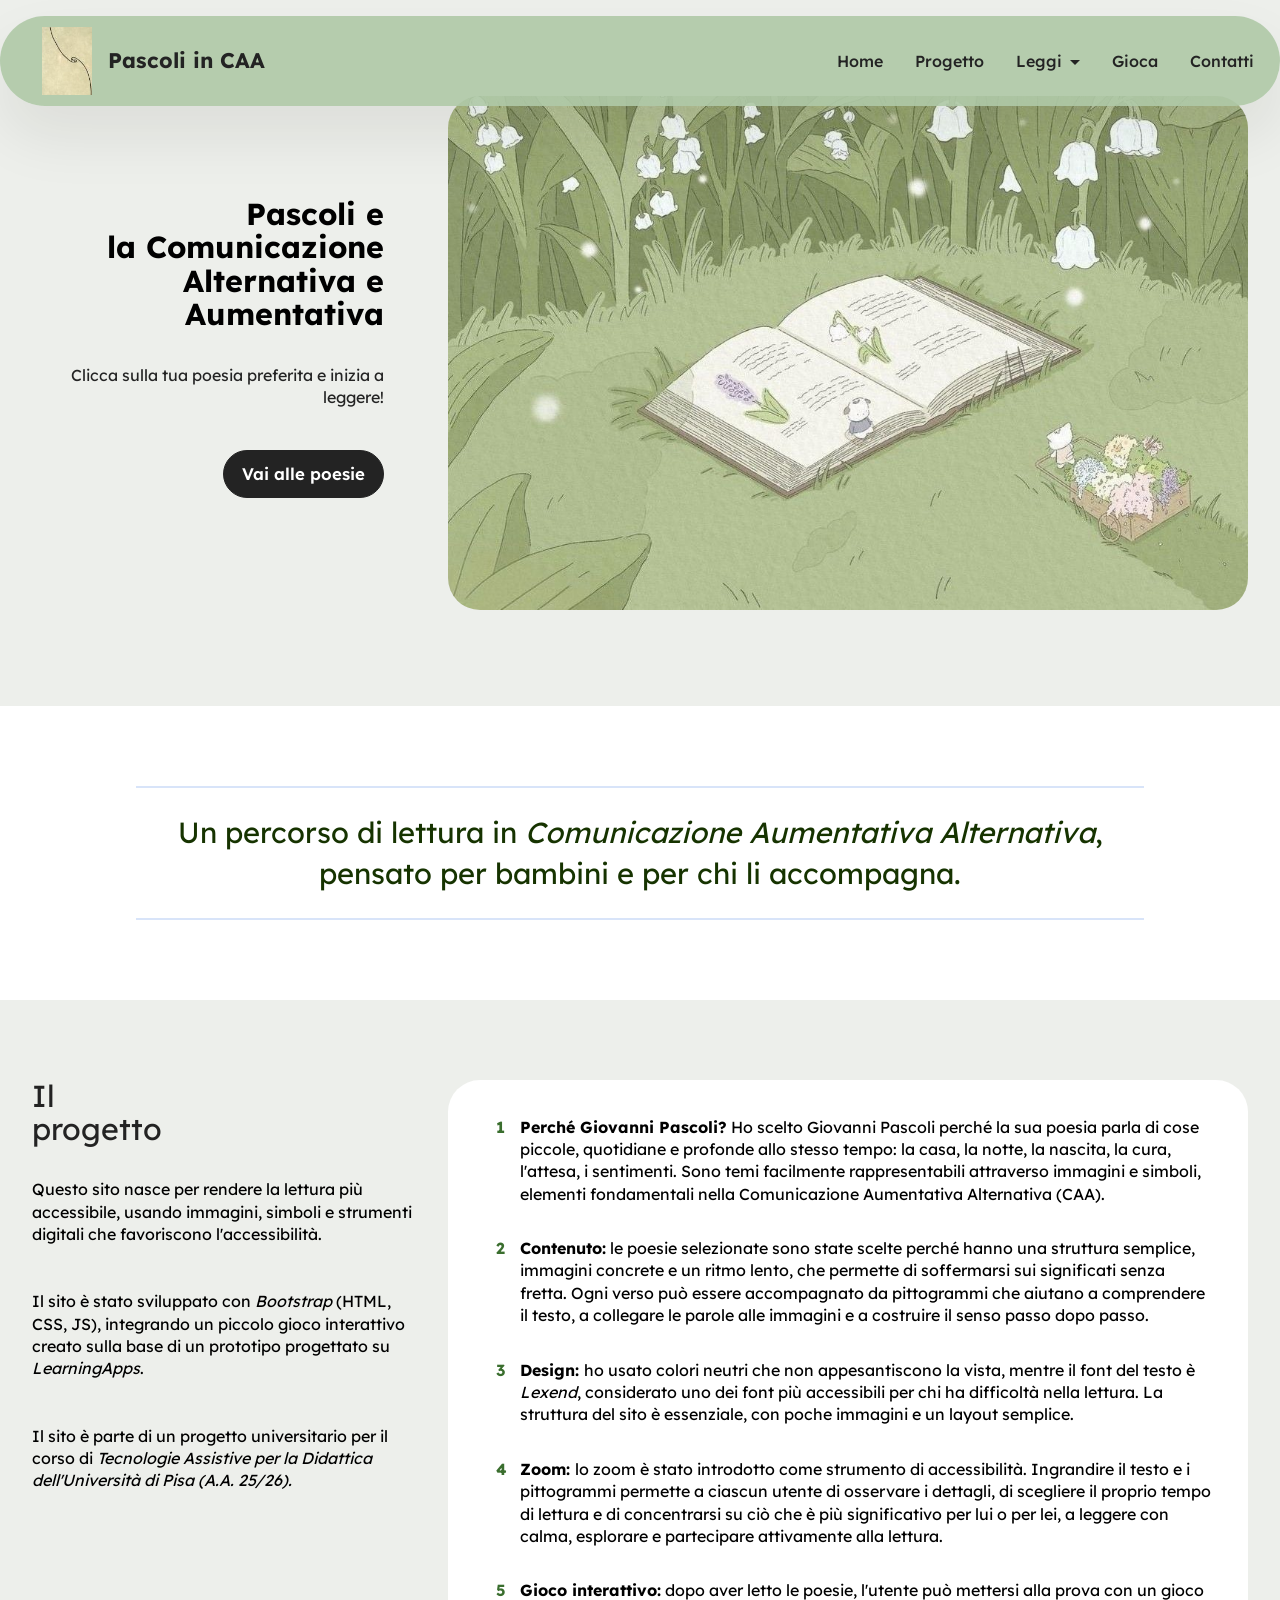
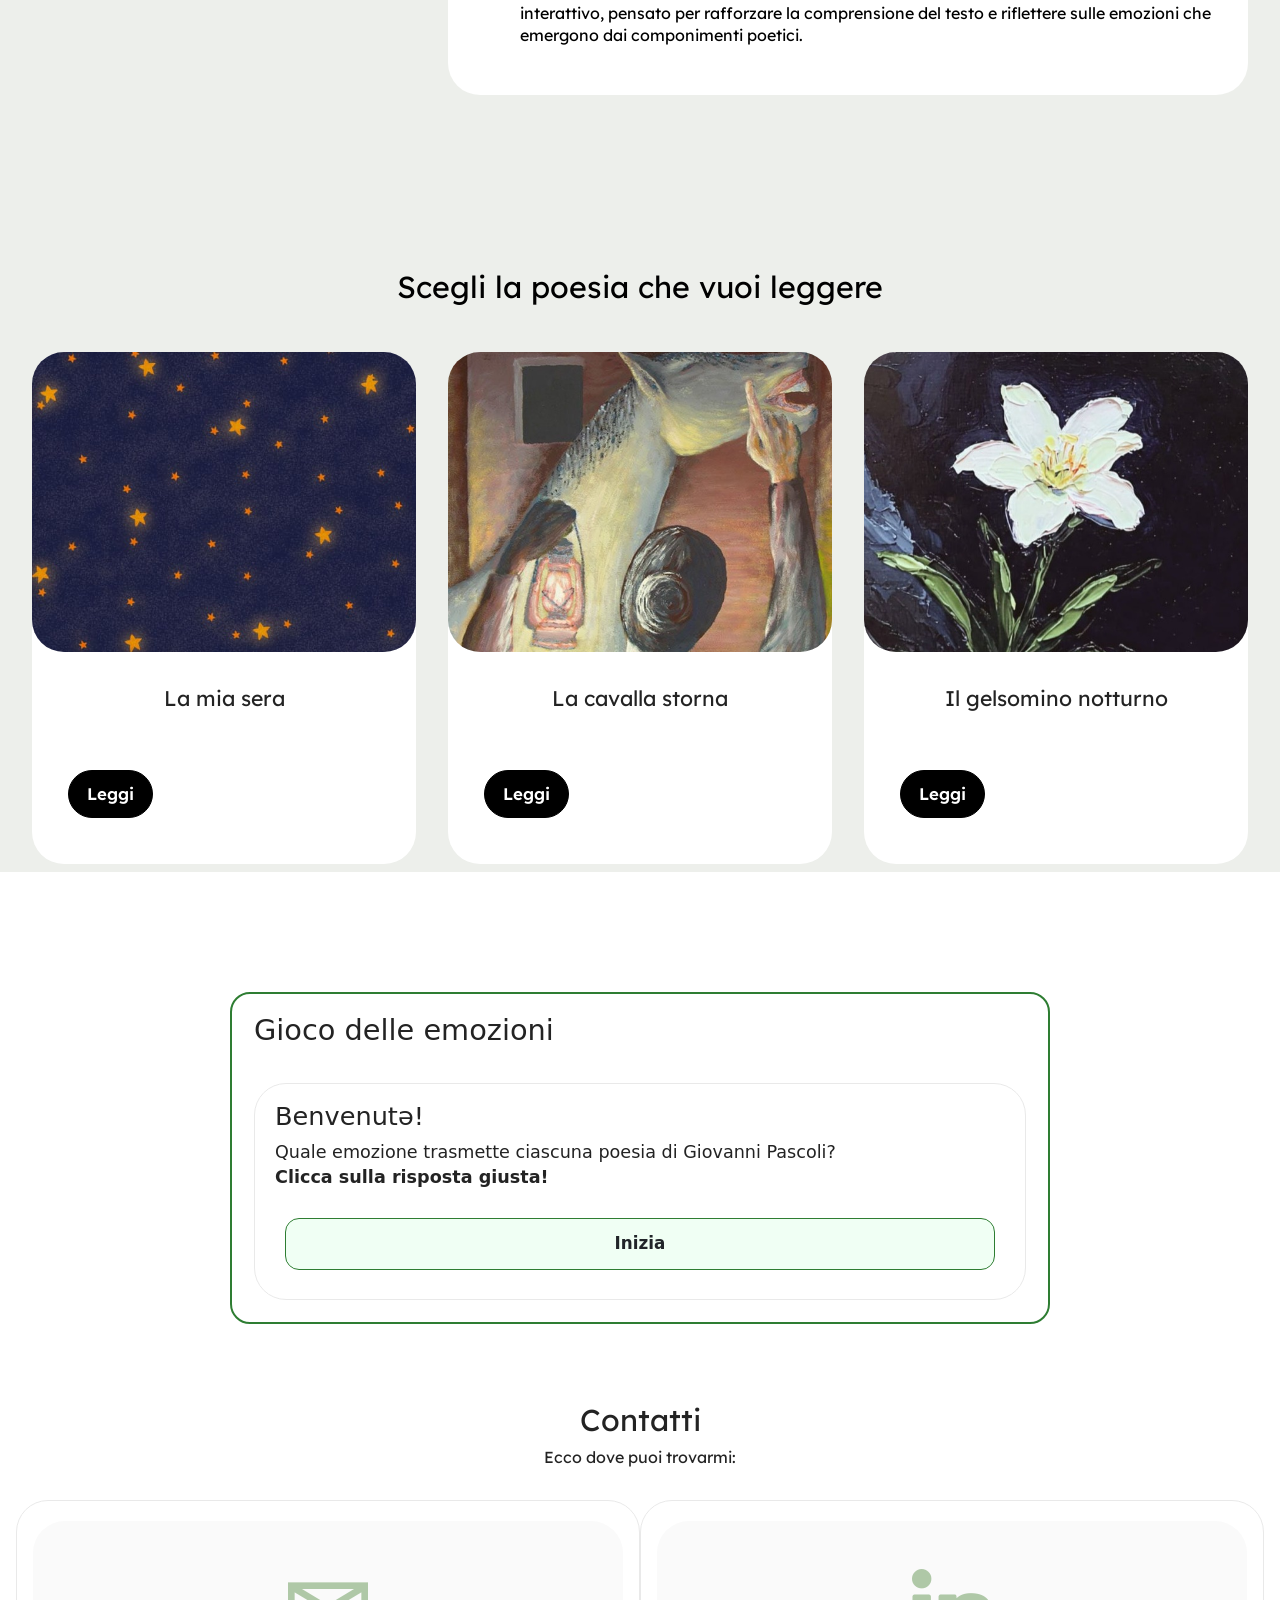
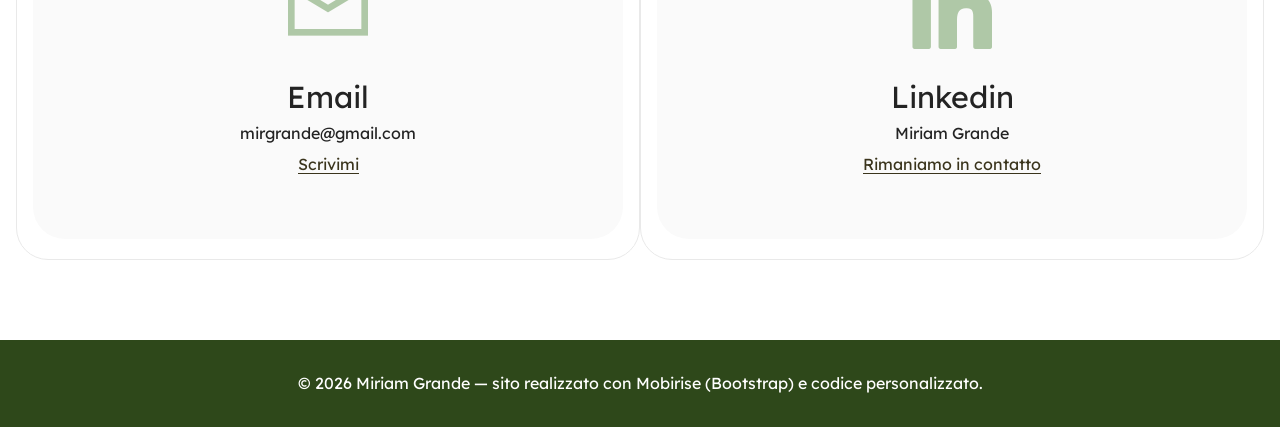
==== commit 12e4e148: "Update index.html" ====
--- a/index.html
+++ b/index.html
@@ -122,7 +122,7 @@
               <div class="counter-container mbr-text mbr-fonts-style display-7">
                 <ol>
                   <li><strong>Perché Giovanni Pascoli?</strong>&nbsp;Ho scelto Giovanni Pascoli perché la sua poesia parla di cose piccole, quotidiane e profonde allo stesso tempo: la casa, la notte, la nascita, la cura, l'attesa, i sentimenti. Sono temi facilmente rappresentabili attraverso immagini e simboli, elementi fondamentali nella Comunicazione Aumentativa Alternativa (CAA).</li>
-                  <li><strong>Struttura:</strong>&nbsp;le poesie selezionate sono state scelte perché hanno una struttura semplice, immagini concrete e un ritmo lento, che permette di soffermarsi sui significati senza fretta. Ogni verso può essere accompagnato da pittogrammi che aiutano a comprendere il testo, a collegare le parole alle immagini e a costruire il senso passo dopo passo.</li>
+                  <li><strong>Contenuto:</strong>&nbsp;le poesie selezionate sono state scelte perché hanno una struttura semplice, immagini concrete e un ritmo lento, che permette di soffermarsi sui significati senza fretta. Ogni verso può essere accompagnato da pittogrammi che aiutano a comprendere il testo, a collegare le parole alle immagini e a costruire il senso passo dopo passo.</li>
                   <li><strong>Design: </strong>ho usato colori neutri che non appesantiscono la vista, mentre il font del testo è <em>Lexend</em>, considerato uno dei font più accessibili per chi ha difficoltà nella lettura. La struttura del sito è essenziale, con poche immagini e un layout semplice.</li>
                   <li><strong>Zoom: </strong>lo zoom è stato introdotto come strumento di accessibilità. Ingrandire il testo e i pittogrammi permette a ciascun utente di osservare i dettagli, di scegliere il proprio tempo di lettura e di concentrarsi su ciò che è più significativo per lui o per lei, a leggere con calma, esplorare e partecipare attivamente alla lettura.</li>
                   <li><strong>Gioco interattivo:</strong>&nbsp;dopo aver letto le poesie, l'utente può mettersi alla prova con un gioco interattivo, pensato per rafforzare la comprensione del testo e riflettere sulle emozioni che emergono dai componimenti poetici.</li>
@@ -211,7 +211,7 @@
                 <h3 id="questionTitle" class="poemTitle">—</h3>
 
                 <div id="options" class="options" role="group" aria-labelledby="questionTitle">
-                  <!-- opzioni generate -->
+                  
                 </div>
 
                 <div class="feedbackRow">
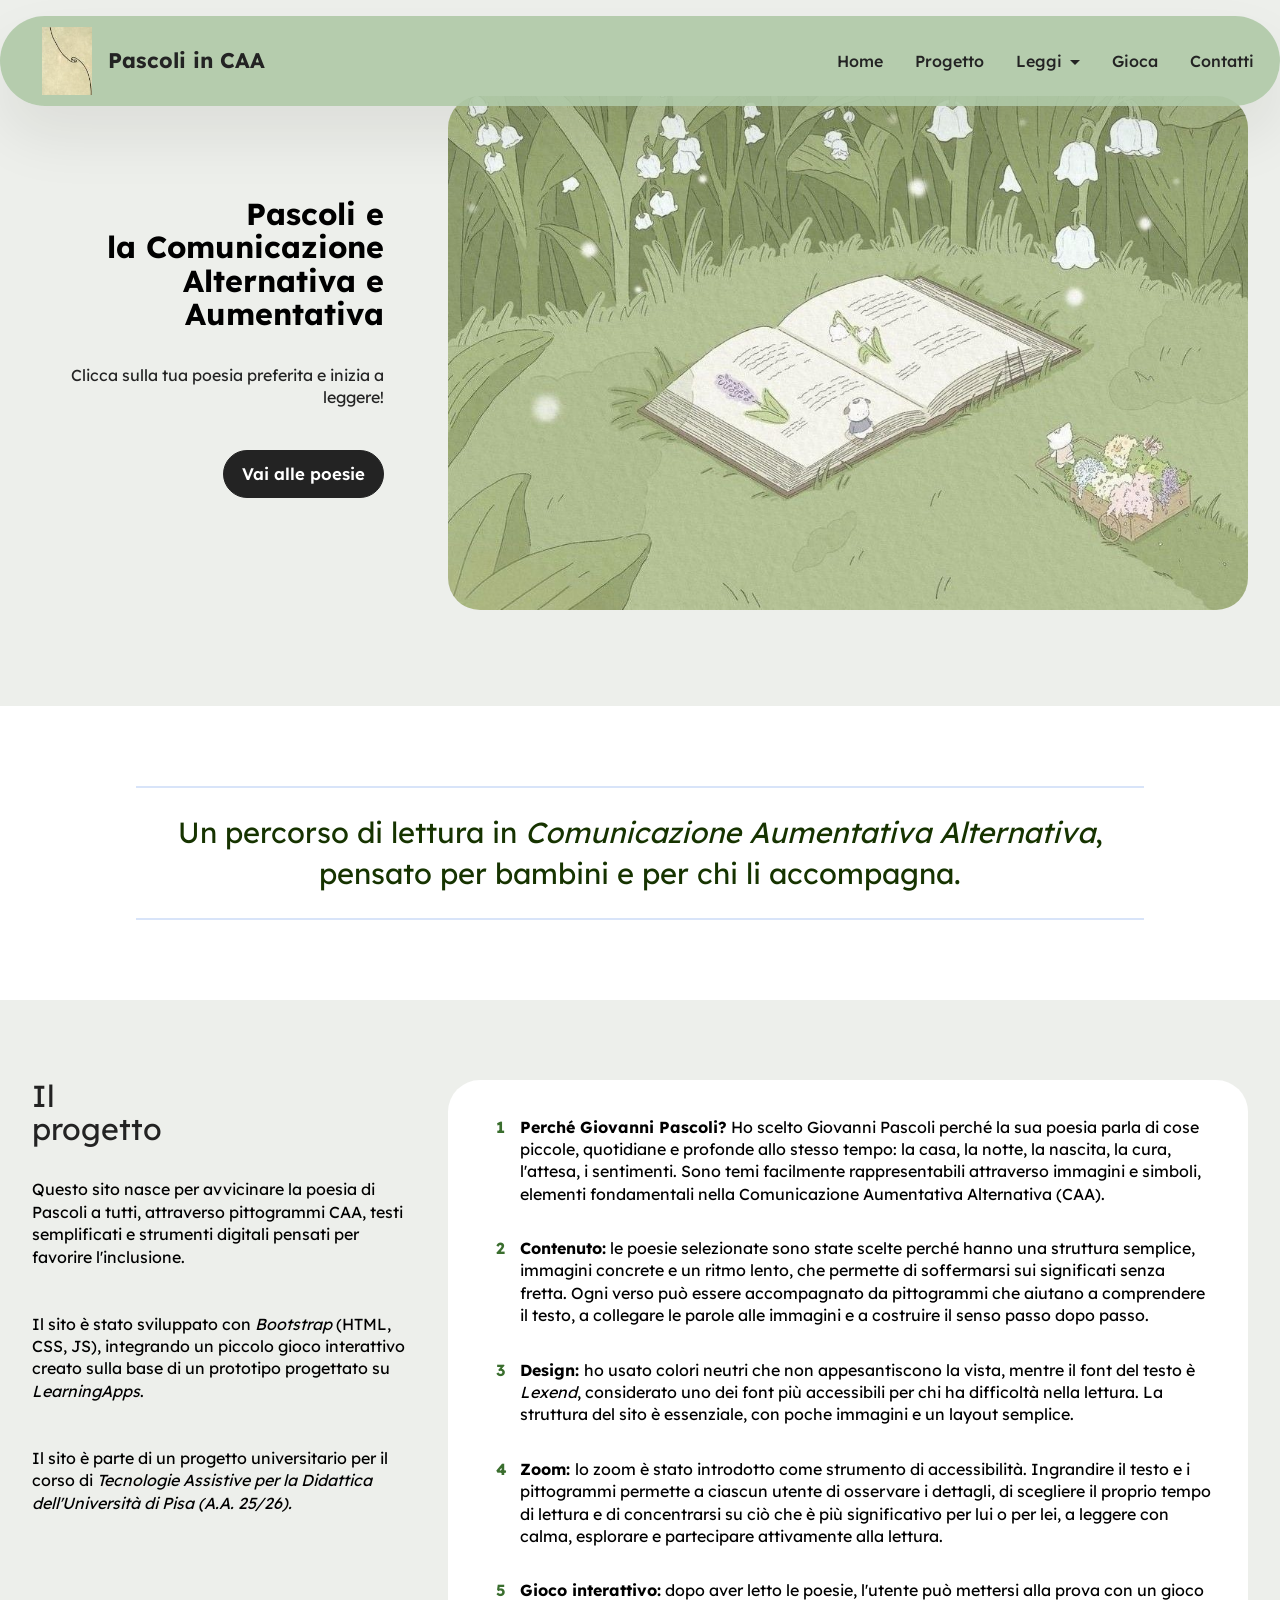
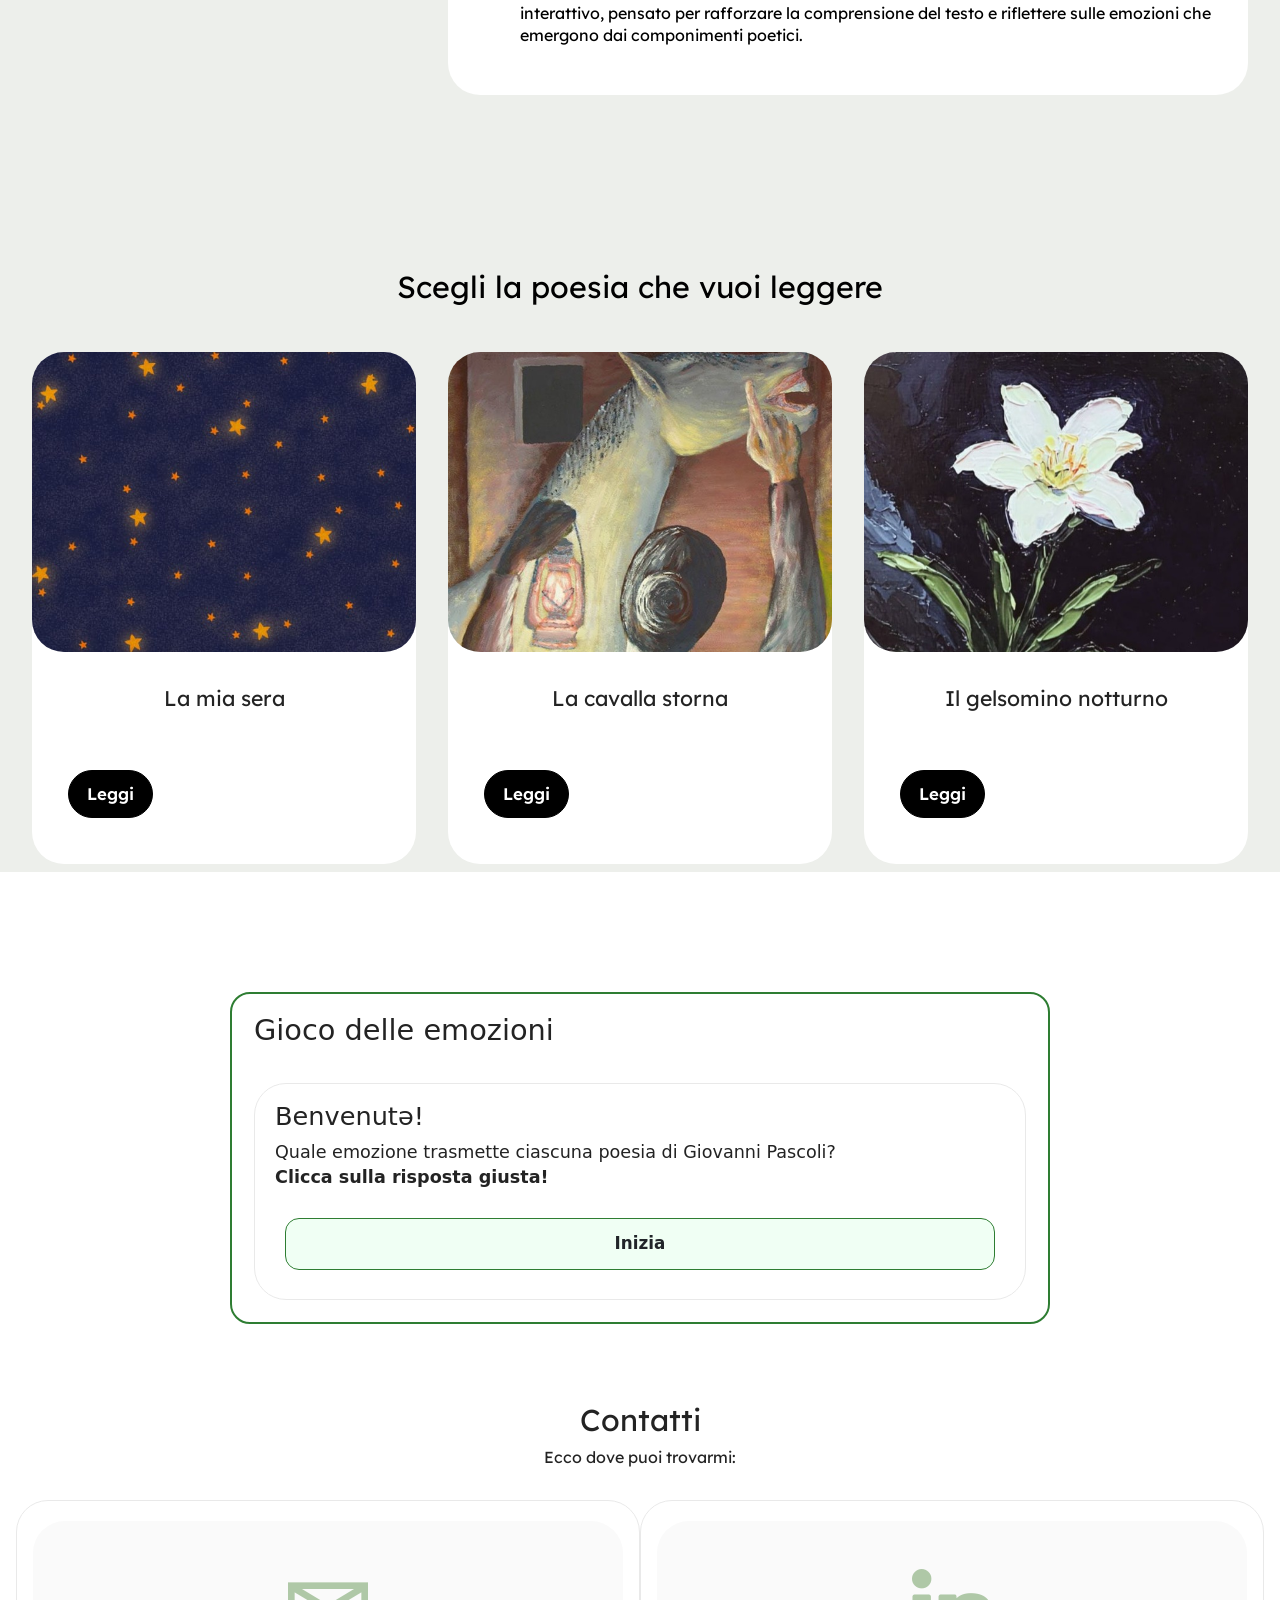
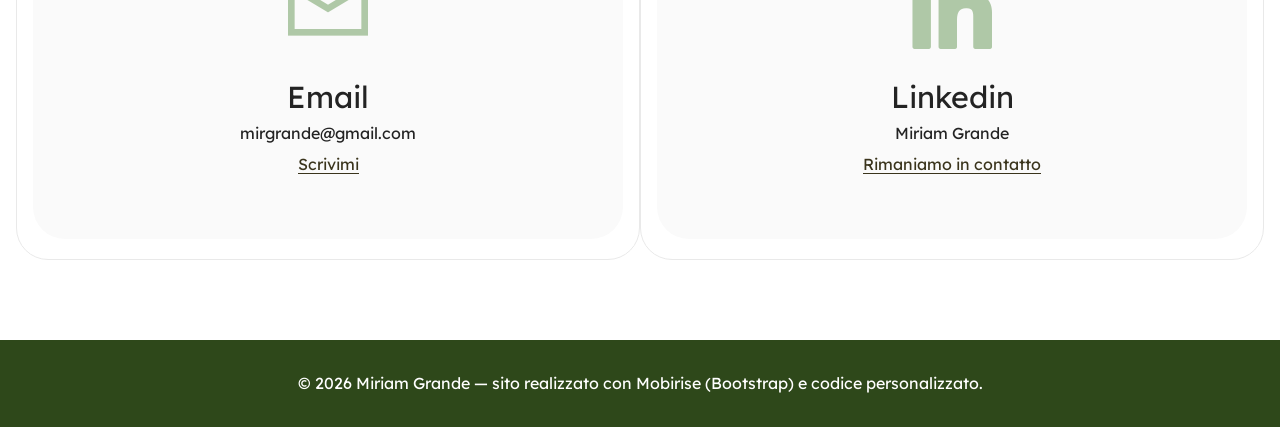
==== commit ad709cc6: "Update project description in index.html" ====
--- a/index.html
+++ b/index.html
@@ -113,7 +113,7 @@
           <div class="col-lg-4">
             <div class="col-12 col-md-12">
               <h2 class="mbr-section-title mbr-fonts-style mt-0 mb-4 display-1">Il <br>progetto</h2>
-              <p class="mbr-section-subtitle mbr-fonts-style mt-0 mb-4 display-7" style="text-align: left;">Questo sito nasce per rendere la lettura più accessibile, usando immagini, simboli e strumenti digitali che favoriscono l'accessibilità. <br><br><br>Il sito è stato sviluppato con <em>Bootstrap</em> (HTML, CSS, JS), integrando un piccolo gioco interattivo creato sulla base di un prototipo progettato su <em>LearningApps</em>.<br><br><br>Il sito è parte di un progetto universitario per il corso di <em>Tecnologie Assistive per la Didattica dell'Università di Pisa (A.A. 25/26).</em></p>
+              <p class="mbr-section-subtitle mbr-fonts-style mt-0 mb-4 display-7" style="text-align: left;">Questo sito nasce per avvicinare la poesia di Pascoli a tutti, attraverso pittogrammi CAA, testi semplificati e strumenti digitali pensati per favorire l'inclusione.<br><br><br>Il sito è stato sviluppato con <em>Bootstrap</em> (HTML, CSS, JS), integrando un piccolo gioco interattivo creato sulla base di un prototipo progettato su <em>LearningApps</em>.<br><br><br>Il sito è parte di un progetto universitario per il corso di <em>Tecnologie Assistive per la Didattica dell'Università di Pisa (A.A. 25/26).</em></p>
             </div>
           </div>
 
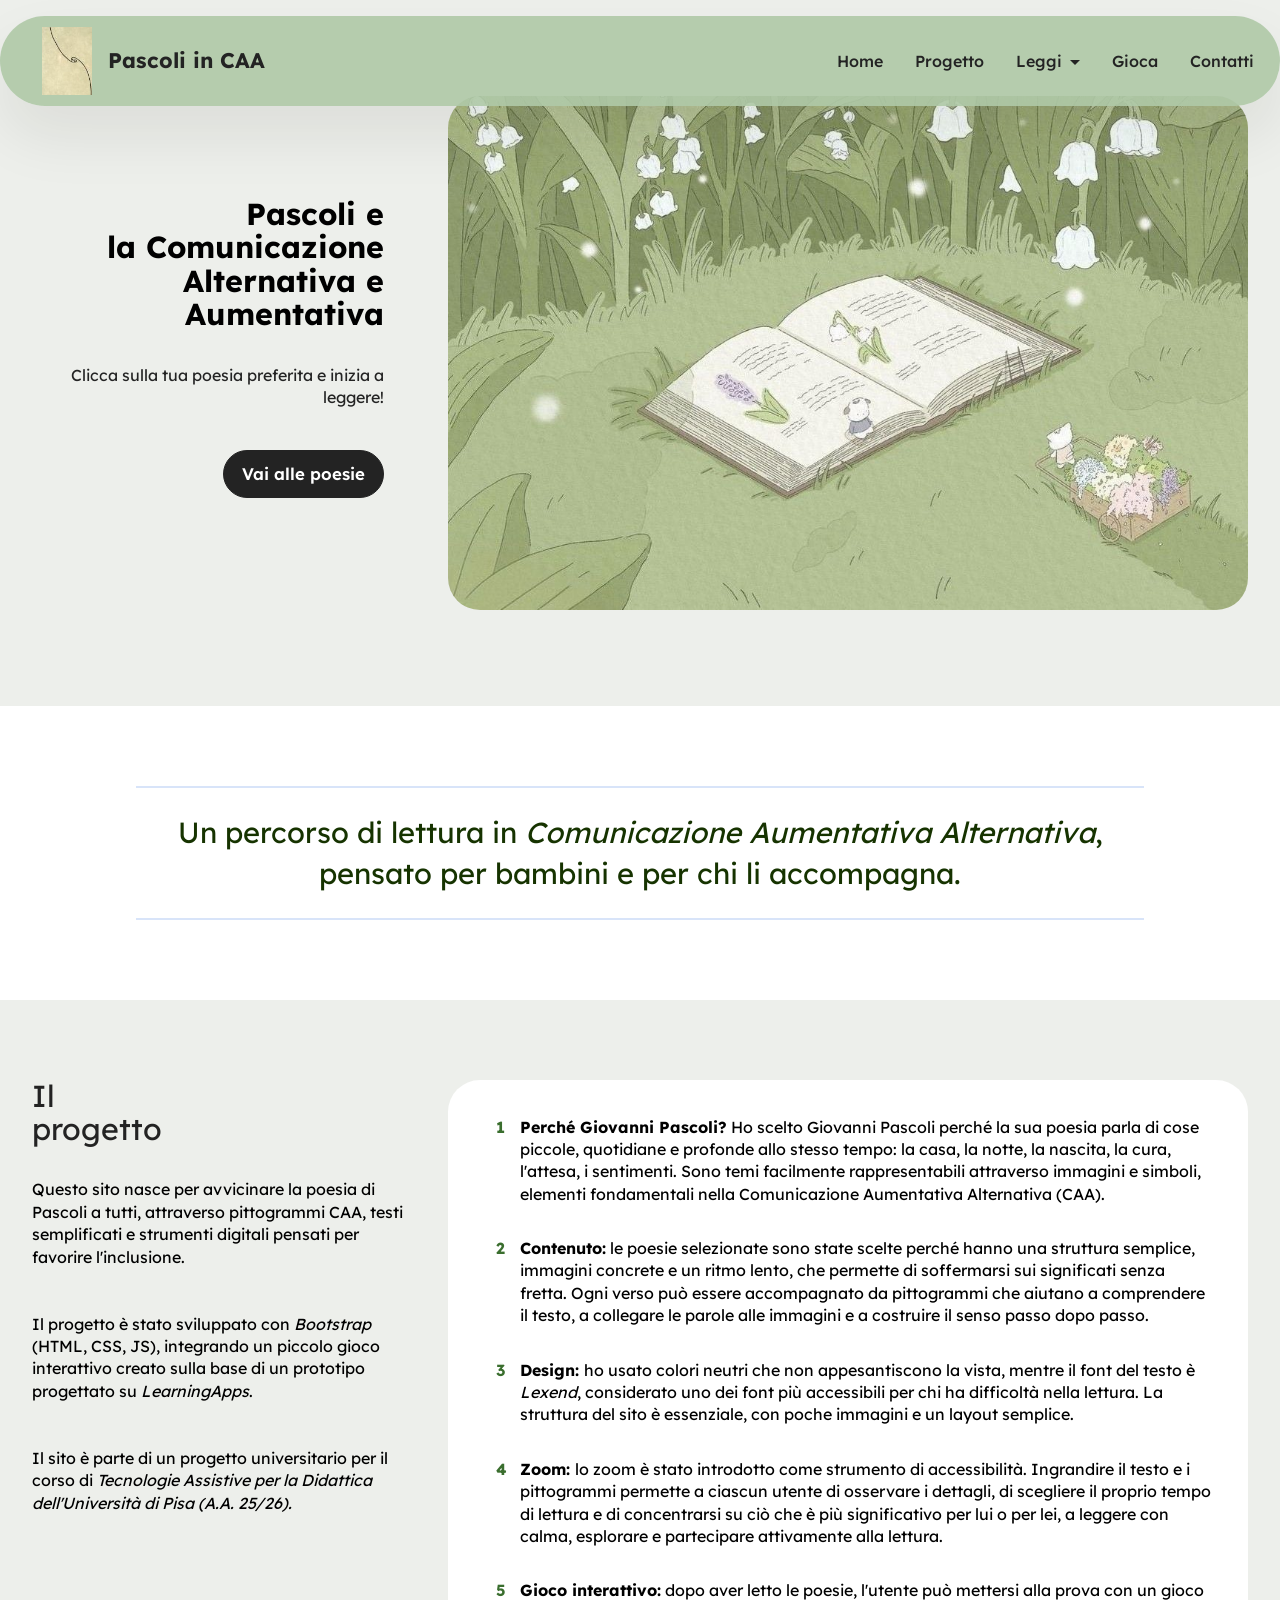
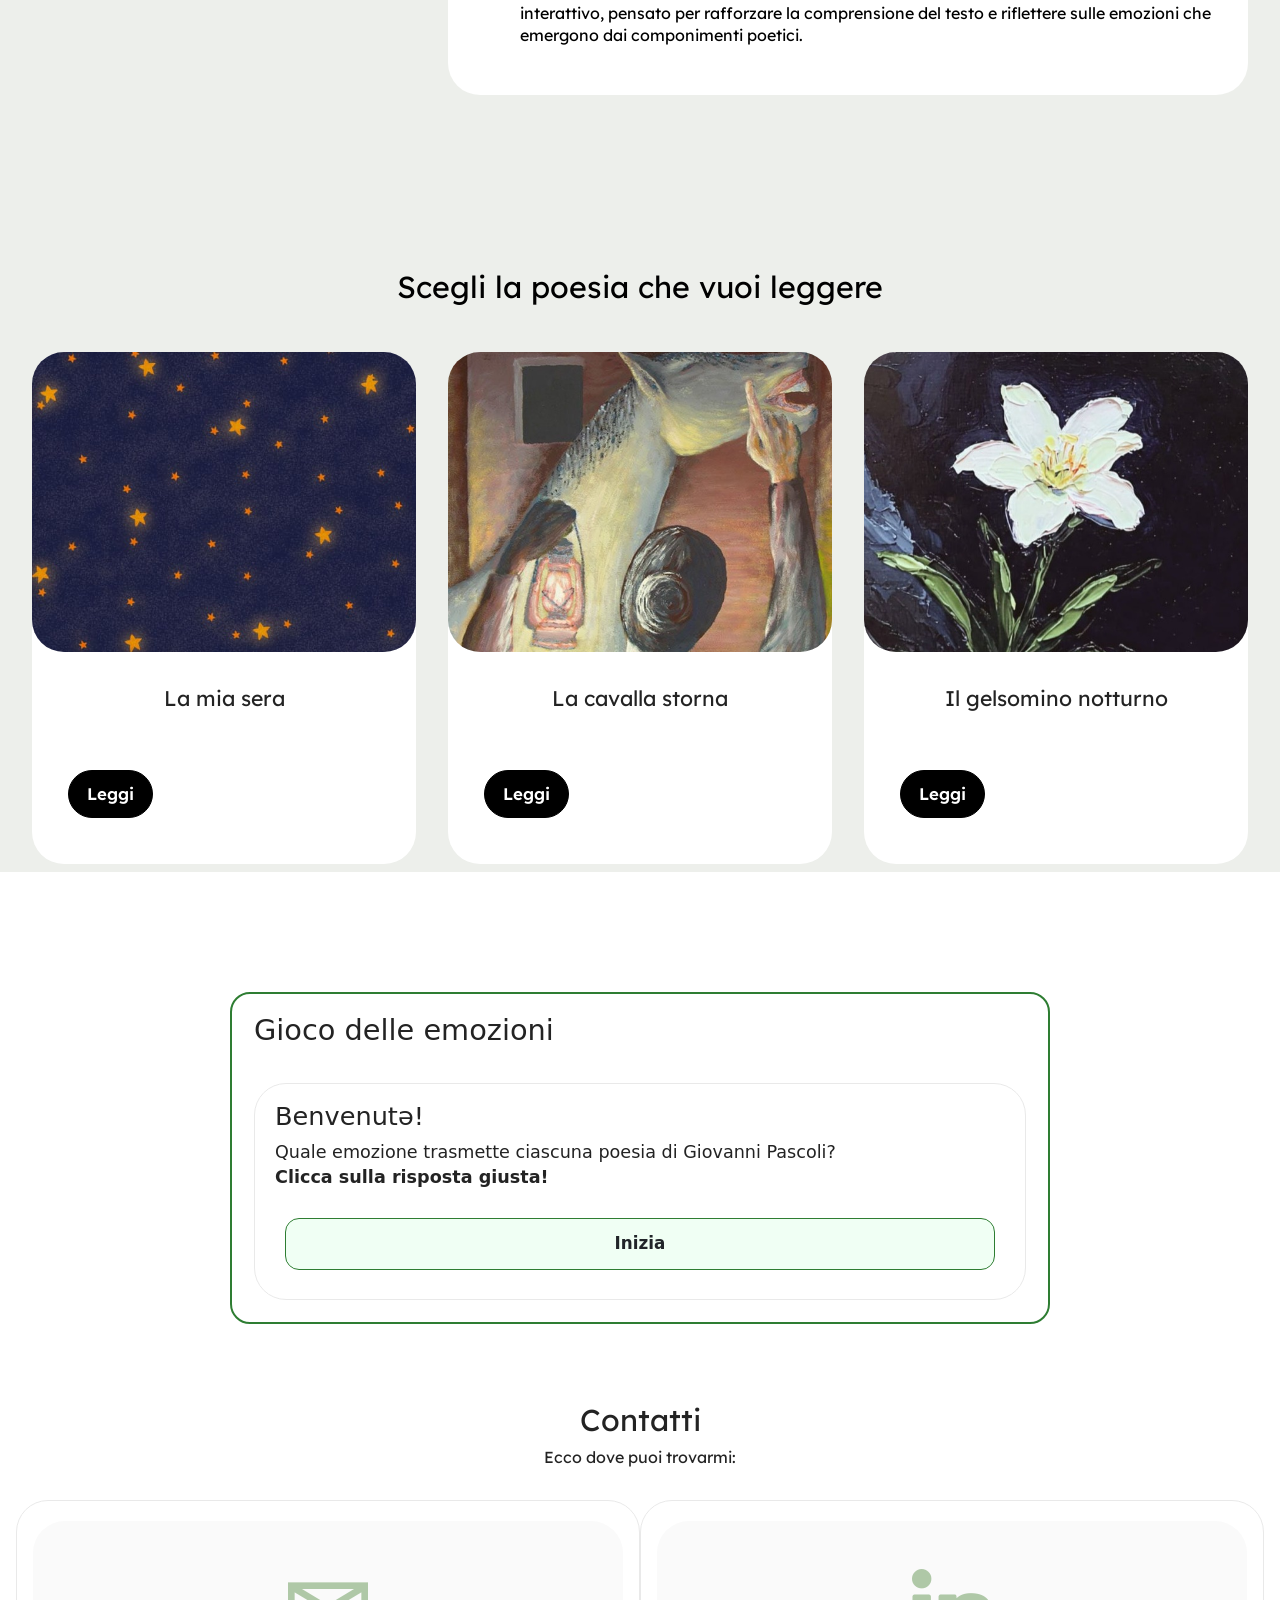
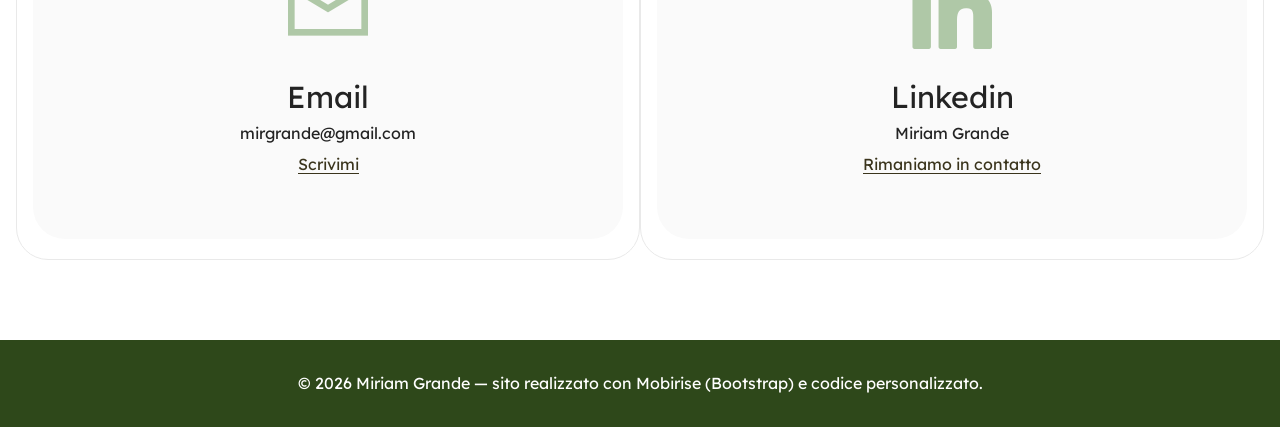
==== commit 1653c866: "Correct project description in index.html" ====
--- a/index.html
+++ b/index.html
@@ -113,7 +113,7 @@
           <div class="col-lg-4">
             <div class="col-12 col-md-12">
               <h2 class="mbr-section-title mbr-fonts-style mt-0 mb-4 display-1">Il <br>progetto</h2>
-              <p class="mbr-section-subtitle mbr-fonts-style mt-0 mb-4 display-7" style="text-align: left;">Questo sito nasce per avvicinare la poesia di Pascoli a tutti, attraverso pittogrammi CAA, testi semplificati e strumenti digitali pensati per favorire l'inclusione.<br><br><br>Il sito è stato sviluppato con <em>Bootstrap</em> (HTML, CSS, JS), integrando un piccolo gioco interattivo creato sulla base di un prototipo progettato su <em>LearningApps</em>.<br><br><br>Il sito è parte di un progetto universitario per il corso di <em>Tecnologie Assistive per la Didattica dell'Università di Pisa (A.A. 25/26).</em></p>
+              <p class="mbr-section-subtitle mbr-fonts-style mt-0 mb-4 display-7" style="text-align: left;">Questo sito nasce per avvicinare la poesia di Pascoli a tutti, attraverso pittogrammi CAA, testi semplificati e strumenti digitali pensati per favorire l'inclusione.<br><br><br>Il progetto è stato sviluppato con <em>Bootstrap</em> (HTML, CSS, JS), integrando un piccolo gioco interattivo creato sulla base di un prototipo progettato su <em>LearningApps</em>.<br><br><br>Il sito è parte di un progetto universitario per il corso di <em>Tecnologie Assistive per la Didattica dell'Università di Pisa (A.A. 25/26).</em></p>
             </div>
           </div>
 
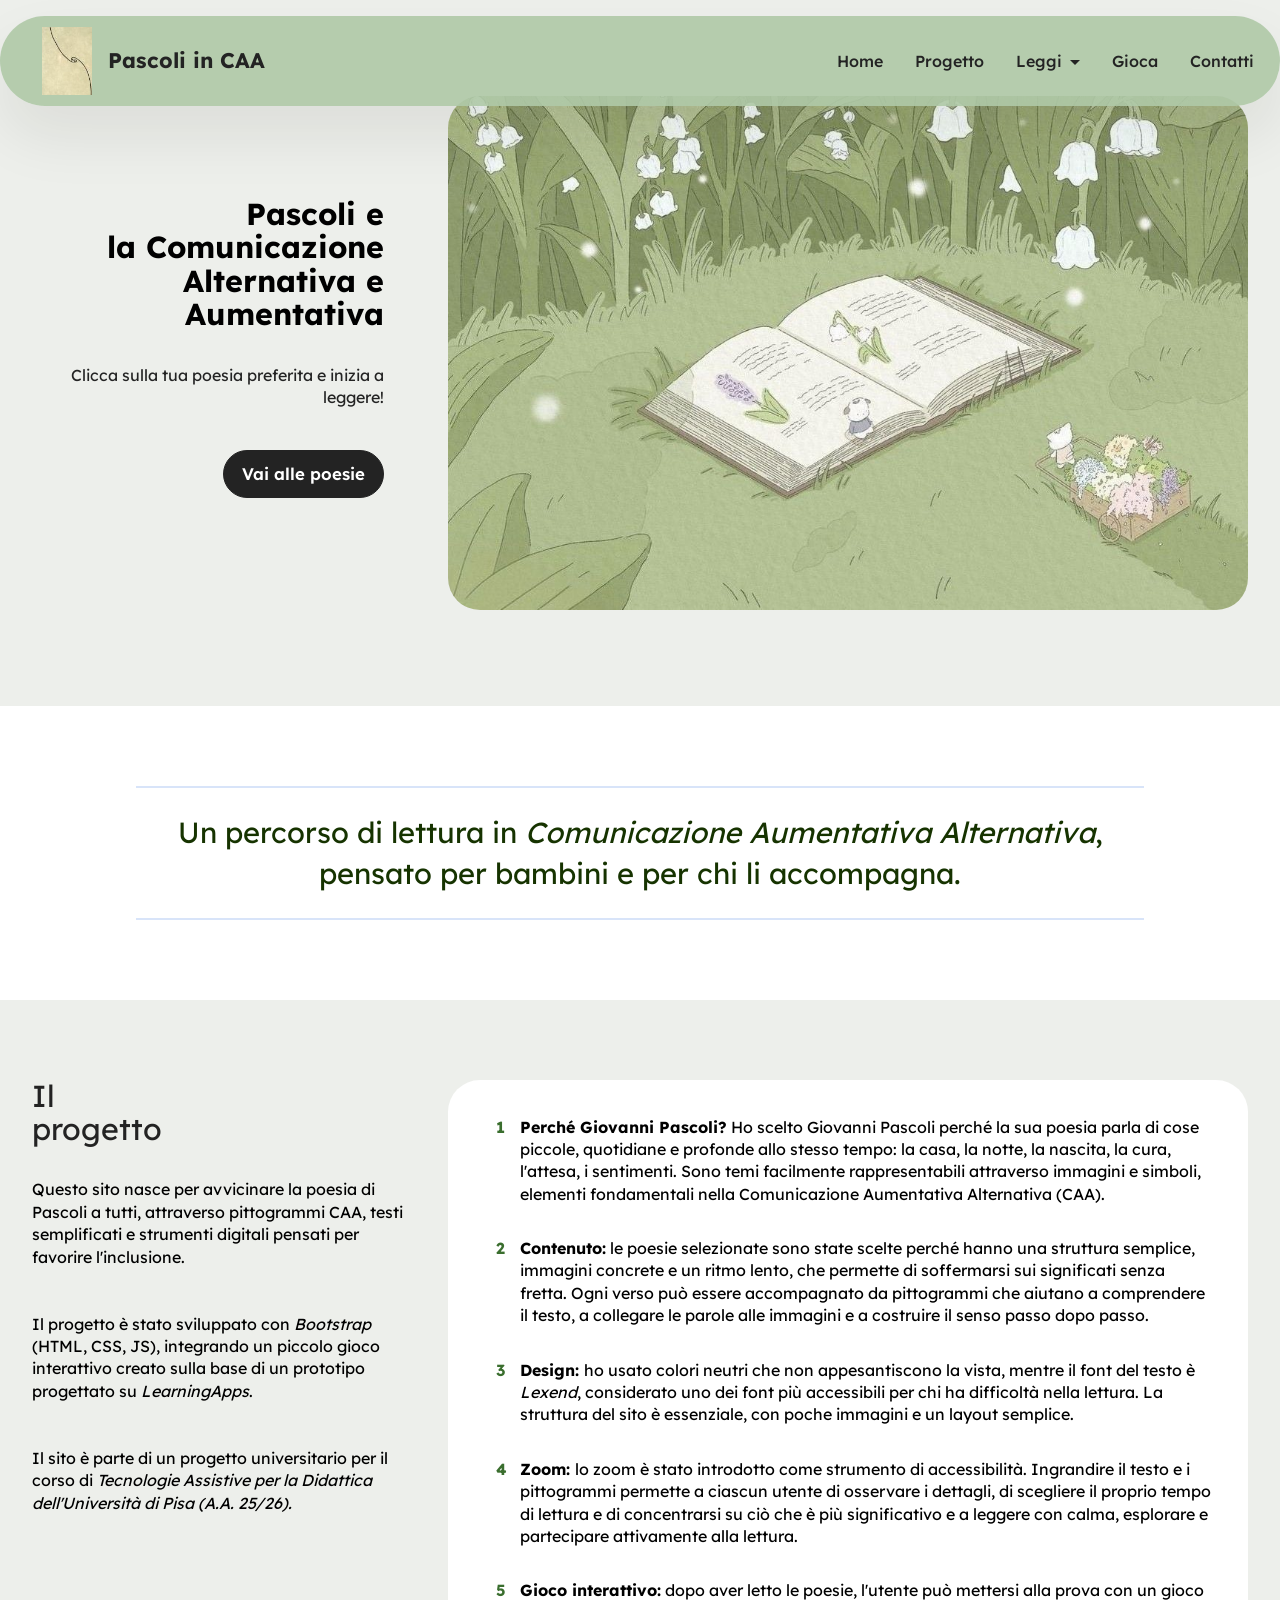
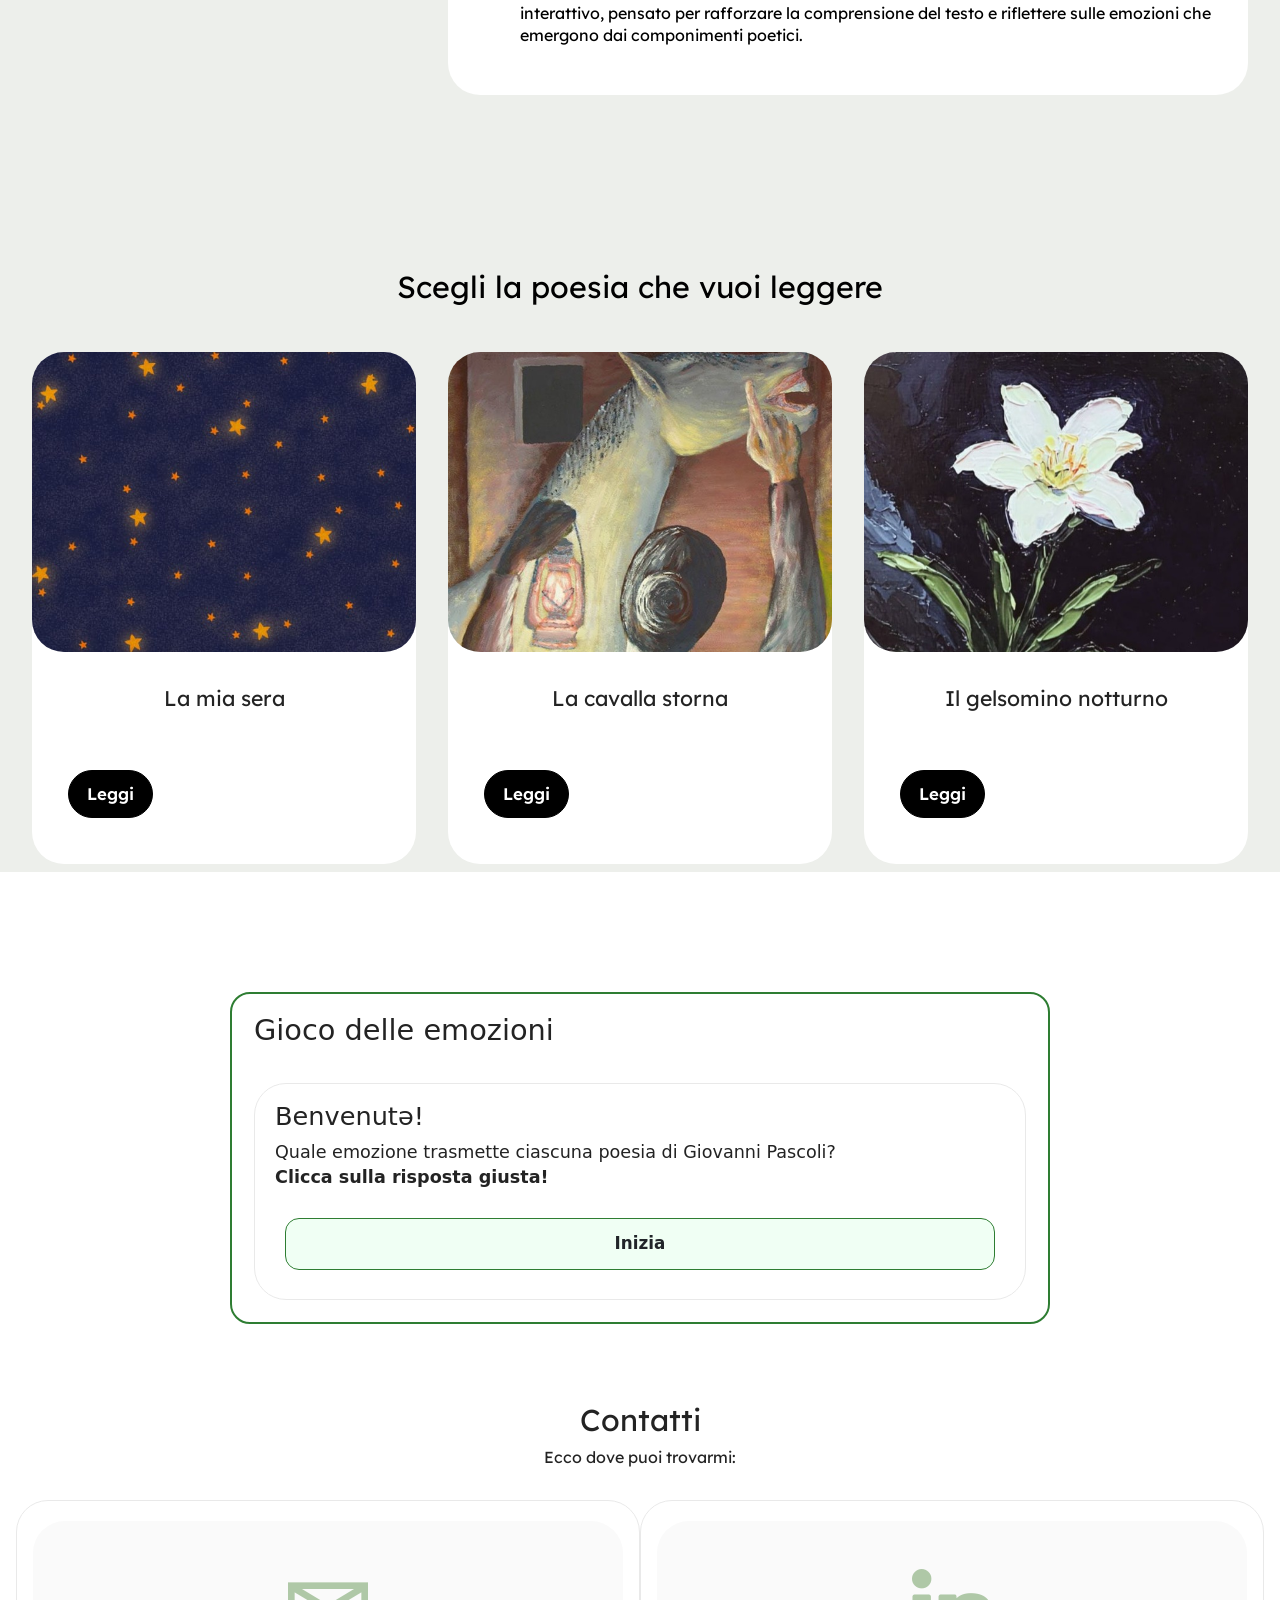
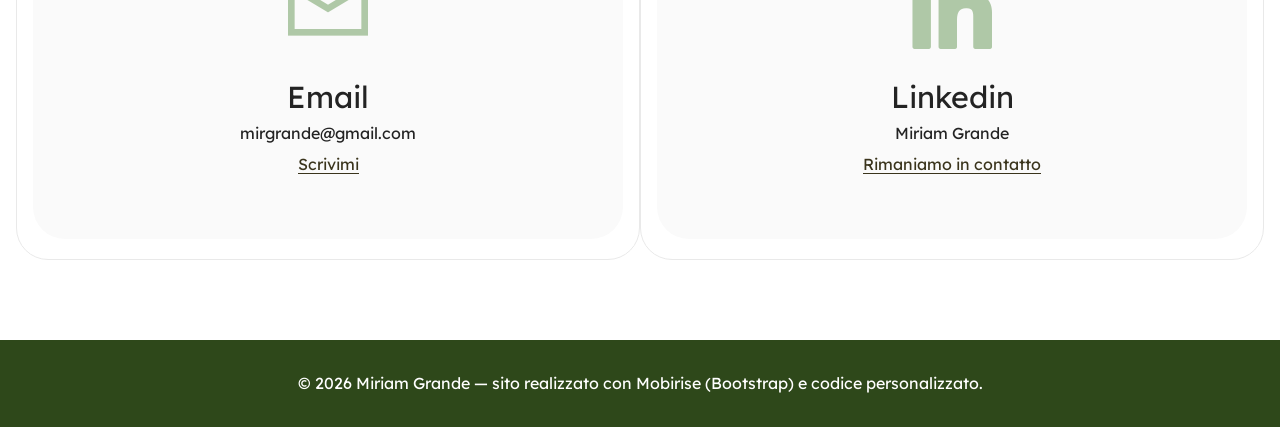
==== commit 317dcd37: "Fix accessibility description for zoom feature" ====
--- a/index.html
+++ b/index.html
@@ -124,7 +124,7 @@
                   <li><strong>Perché Giovanni Pascoli?</strong>&nbsp;Ho scelto Giovanni Pascoli perché la sua poesia parla di cose piccole, quotidiane e profonde allo stesso tempo: la casa, la notte, la nascita, la cura, l'attesa, i sentimenti. Sono temi facilmente rappresentabili attraverso immagini e simboli, elementi fondamentali nella Comunicazione Aumentativa Alternativa (CAA).</li>
                   <li><strong>Contenuto:</strong>&nbsp;le poesie selezionate sono state scelte perché hanno una struttura semplice, immagini concrete e un ritmo lento, che permette di soffermarsi sui significati senza fretta. Ogni verso può essere accompagnato da pittogrammi che aiutano a comprendere il testo, a collegare le parole alle immagini e a costruire il senso passo dopo passo.</li>
                   <li><strong>Design: </strong>ho usato colori neutri che non appesantiscono la vista, mentre il font del testo è <em>Lexend</em>, considerato uno dei font più accessibili per chi ha difficoltà nella lettura. La struttura del sito è essenziale, con poche immagini e un layout semplice.</li>
-                  <li><strong>Zoom: </strong>lo zoom è stato introdotto come strumento di accessibilità. Ingrandire il testo e i pittogrammi permette a ciascun utente di osservare i dettagli, di scegliere il proprio tempo di lettura e di concentrarsi su ciò che è più significativo per lui o per lei, a leggere con calma, esplorare e partecipare attivamente alla lettura.</li>
+                  <li><strong>Zoom: </strong>lo zoom è stato introdotto come strumento di accessibilità. Ingrandire il testo e i pittogrammi permette a ciascun utente di osservare i dettagli, di scegliere il proprio tempo di lettura e di concentrarsi su ciò che è più significativo e a leggere con calma, esplorare e partecipare attivamente alla lettura.</li>
                   <li><strong>Gioco interattivo:</strong>&nbsp;dopo aver letto le poesie, l'utente può mettersi alla prova con un gioco interattivo, pensato per rafforzare la comprensione del testo e riflettere sulle emozioni che emergono dai componimenti poetici.</li>
                 </ol>
               </div>
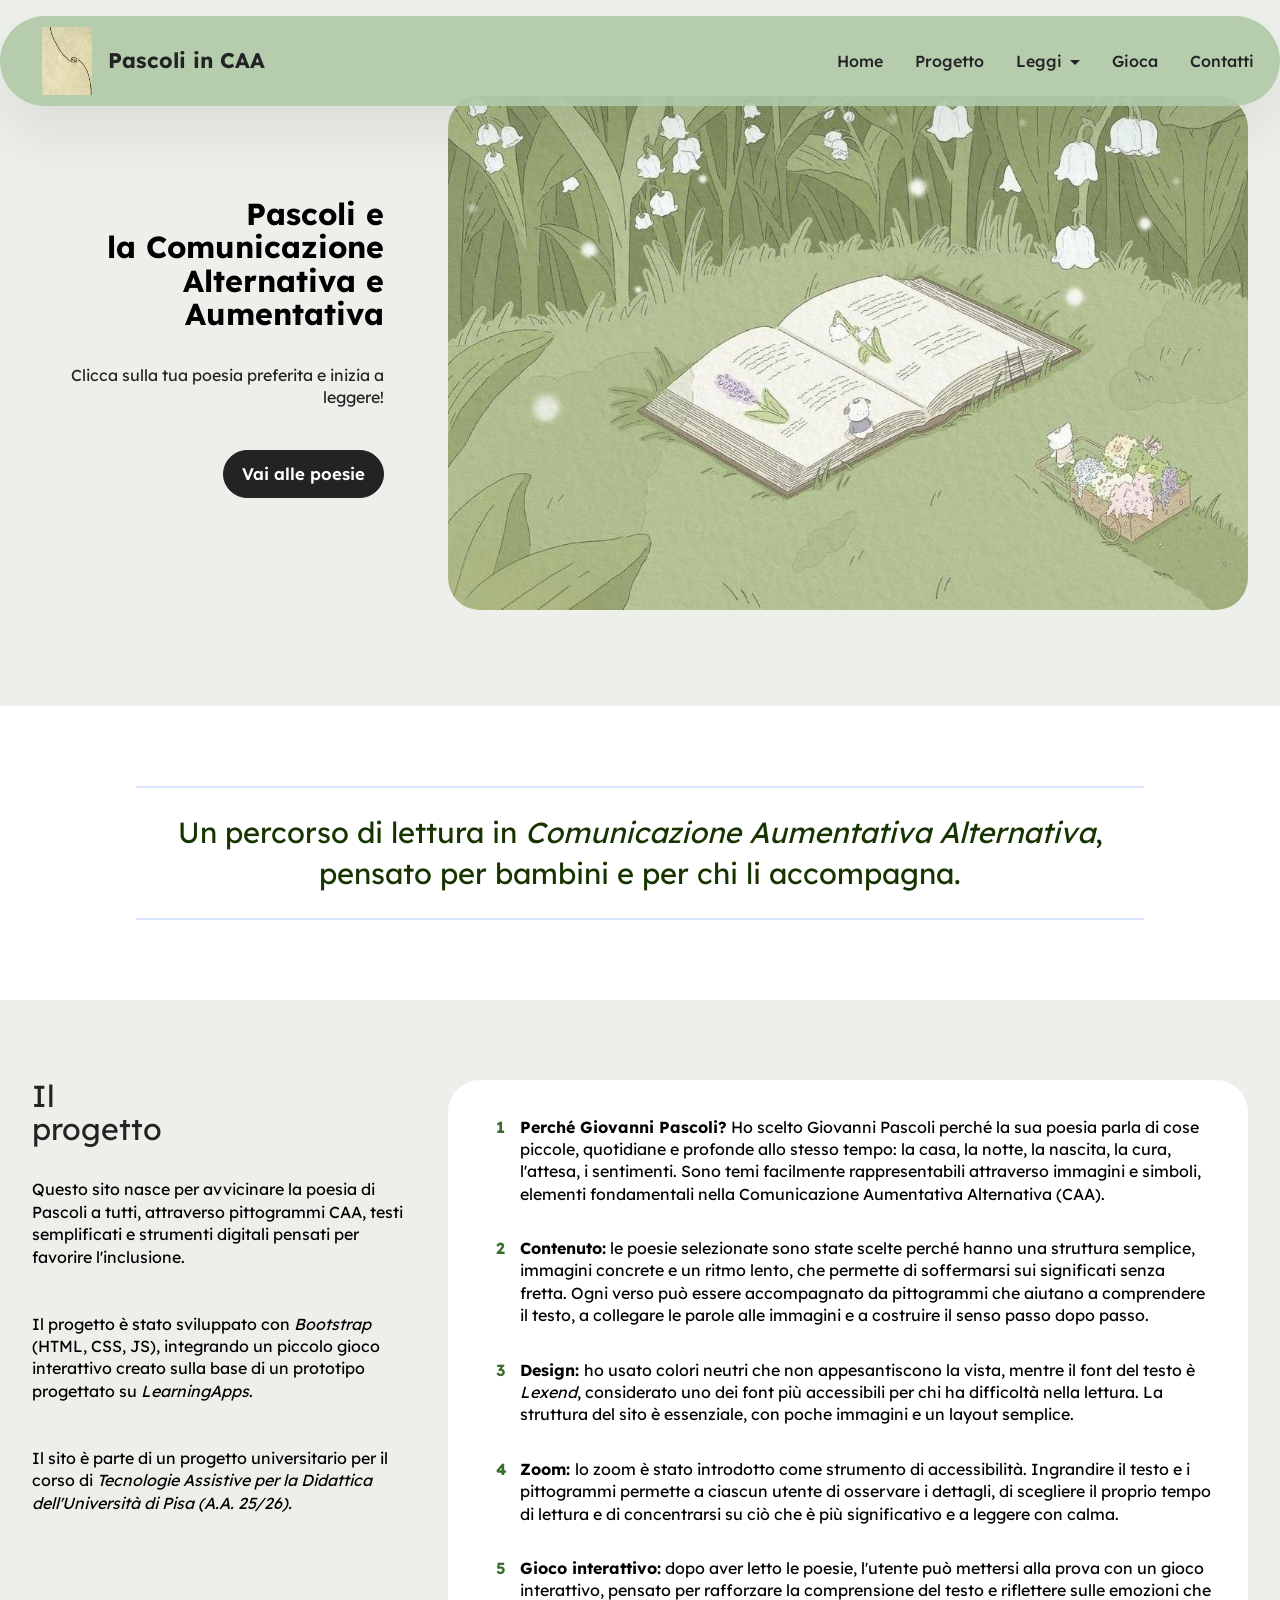
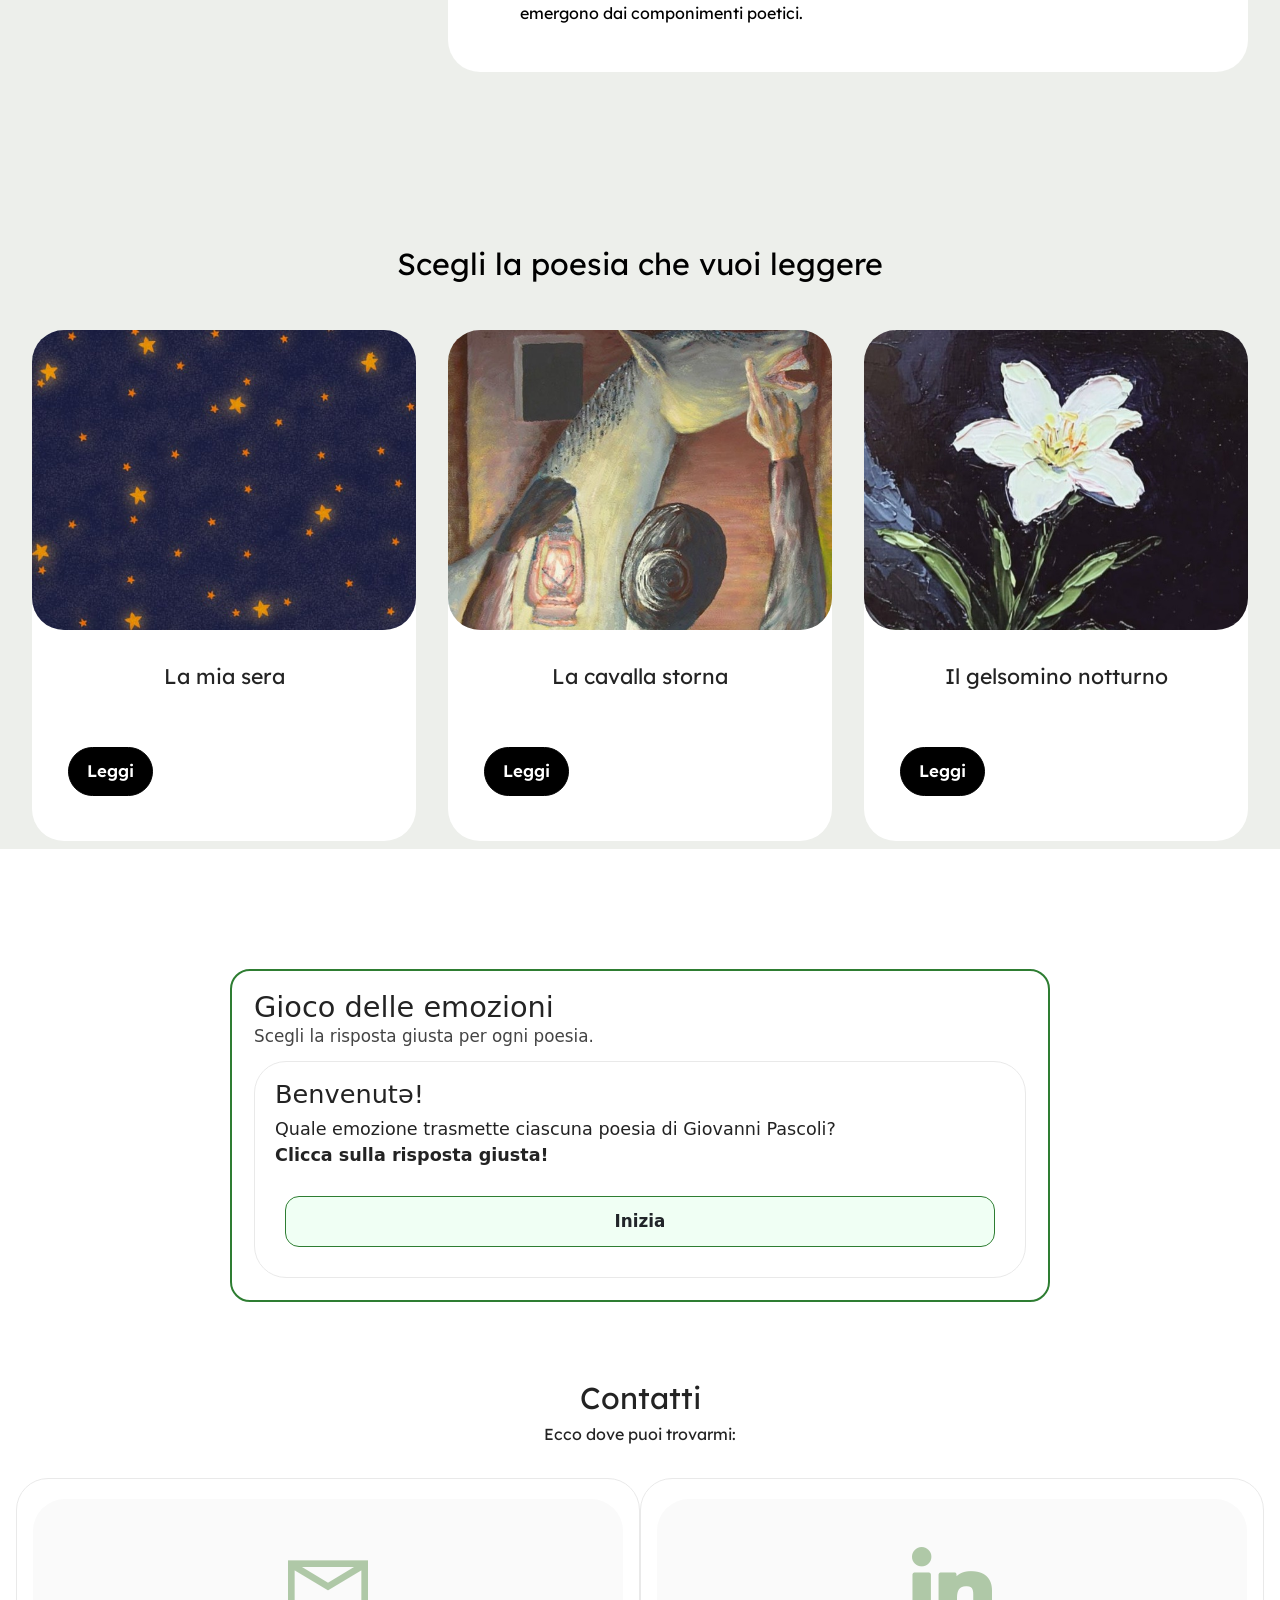
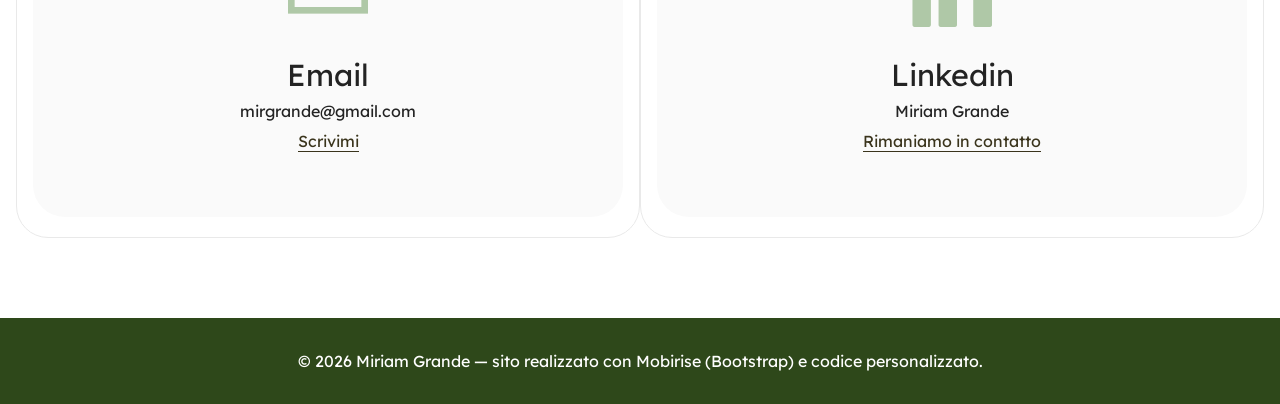
==== commit 6aae3aeb: "Refine zoom accessibility description in index.html Removed redundant phrases from the accessibility" ====
--- a/index.html
+++ b/index.html
@@ -124,7 +124,7 @@
                   <li><strong>Perché Giovanni Pascoli?</strong>&nbsp;Ho scelto Giovanni Pascoli perché la sua poesia parla di cose piccole, quotidiane e profonde allo stesso tempo: la casa, la notte, la nascita, la cura, l'attesa, i sentimenti. Sono temi facilmente rappresentabili attraverso immagini e simboli, elementi fondamentali nella Comunicazione Aumentativa Alternativa (CAA).</li>
                   <li><strong>Contenuto:</strong>&nbsp;le poesie selezionate sono state scelte perché hanno una struttura semplice, immagini concrete e un ritmo lento, che permette di soffermarsi sui significati senza fretta. Ogni verso può essere accompagnato da pittogrammi che aiutano a comprendere il testo, a collegare le parole alle immagini e a costruire il senso passo dopo passo.</li>
                   <li><strong>Design: </strong>ho usato colori neutri che non appesantiscono la vista, mentre il font del testo è <em>Lexend</em>, considerato uno dei font più accessibili per chi ha difficoltà nella lettura. La struttura del sito è essenziale, con poche immagini e un layout semplice.</li>
-                  <li><strong>Zoom: </strong>lo zoom è stato introdotto come strumento di accessibilità. Ingrandire il testo e i pittogrammi permette a ciascun utente di osservare i dettagli, di scegliere il proprio tempo di lettura e di concentrarsi su ciò che è più significativo e a leggere con calma, esplorare e partecipare attivamente alla lettura.</li>
+                  <li><strong>Zoom: </strong>lo zoom è stato introdotto come strumento di accessibilità. Ingrandire il testo e i pittogrammi permette a ciascun utente di osservare i dettagli, di scegliere il proprio tempo di lettura e di concentrarsi su ciò che è più significativo e a leggere con calma.</li>
                   <li><strong>Gioco interattivo:</strong>&nbsp;dopo aver letto le poesie, l'utente può mettersi alla prova con un gioco interattivo, pensato per rafforzare la comprensione del testo e riflettere sulle emozioni che emergono dai componimenti poetici.</li>
                 </ol>
               </div>
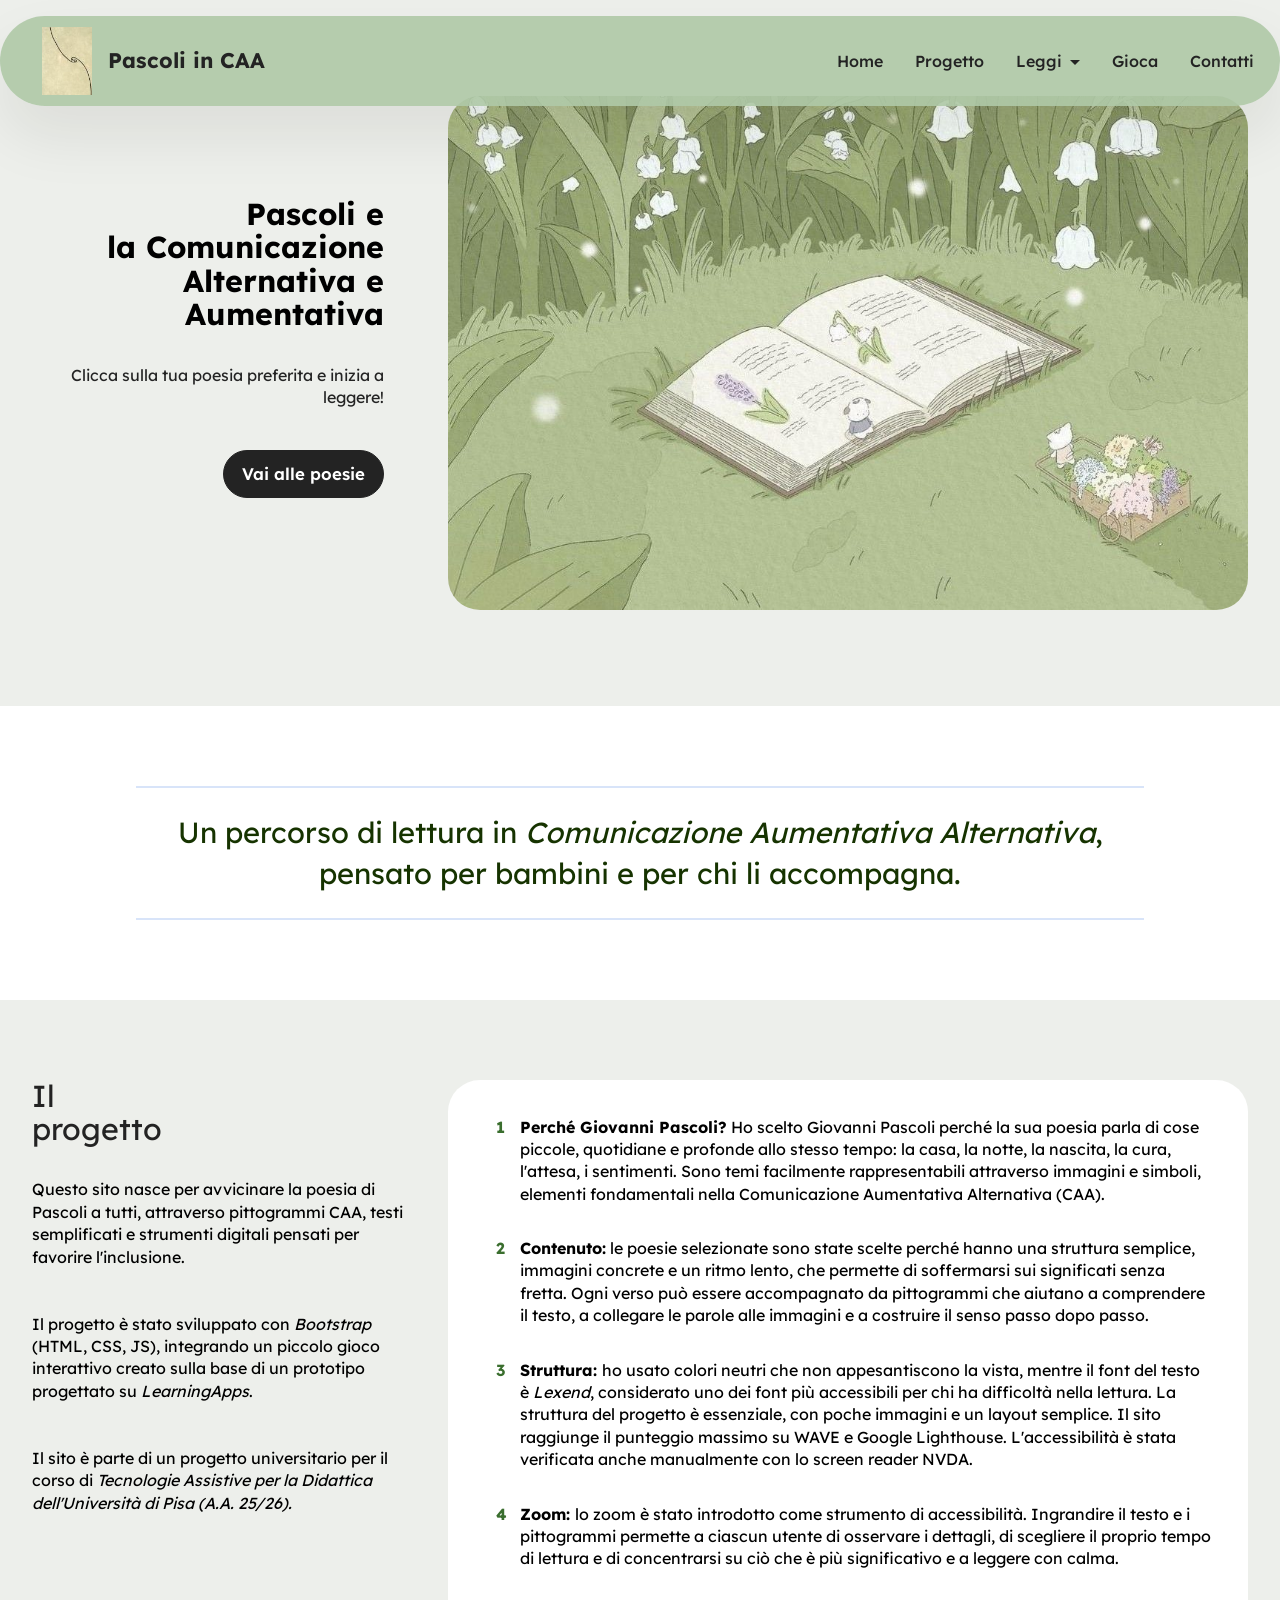
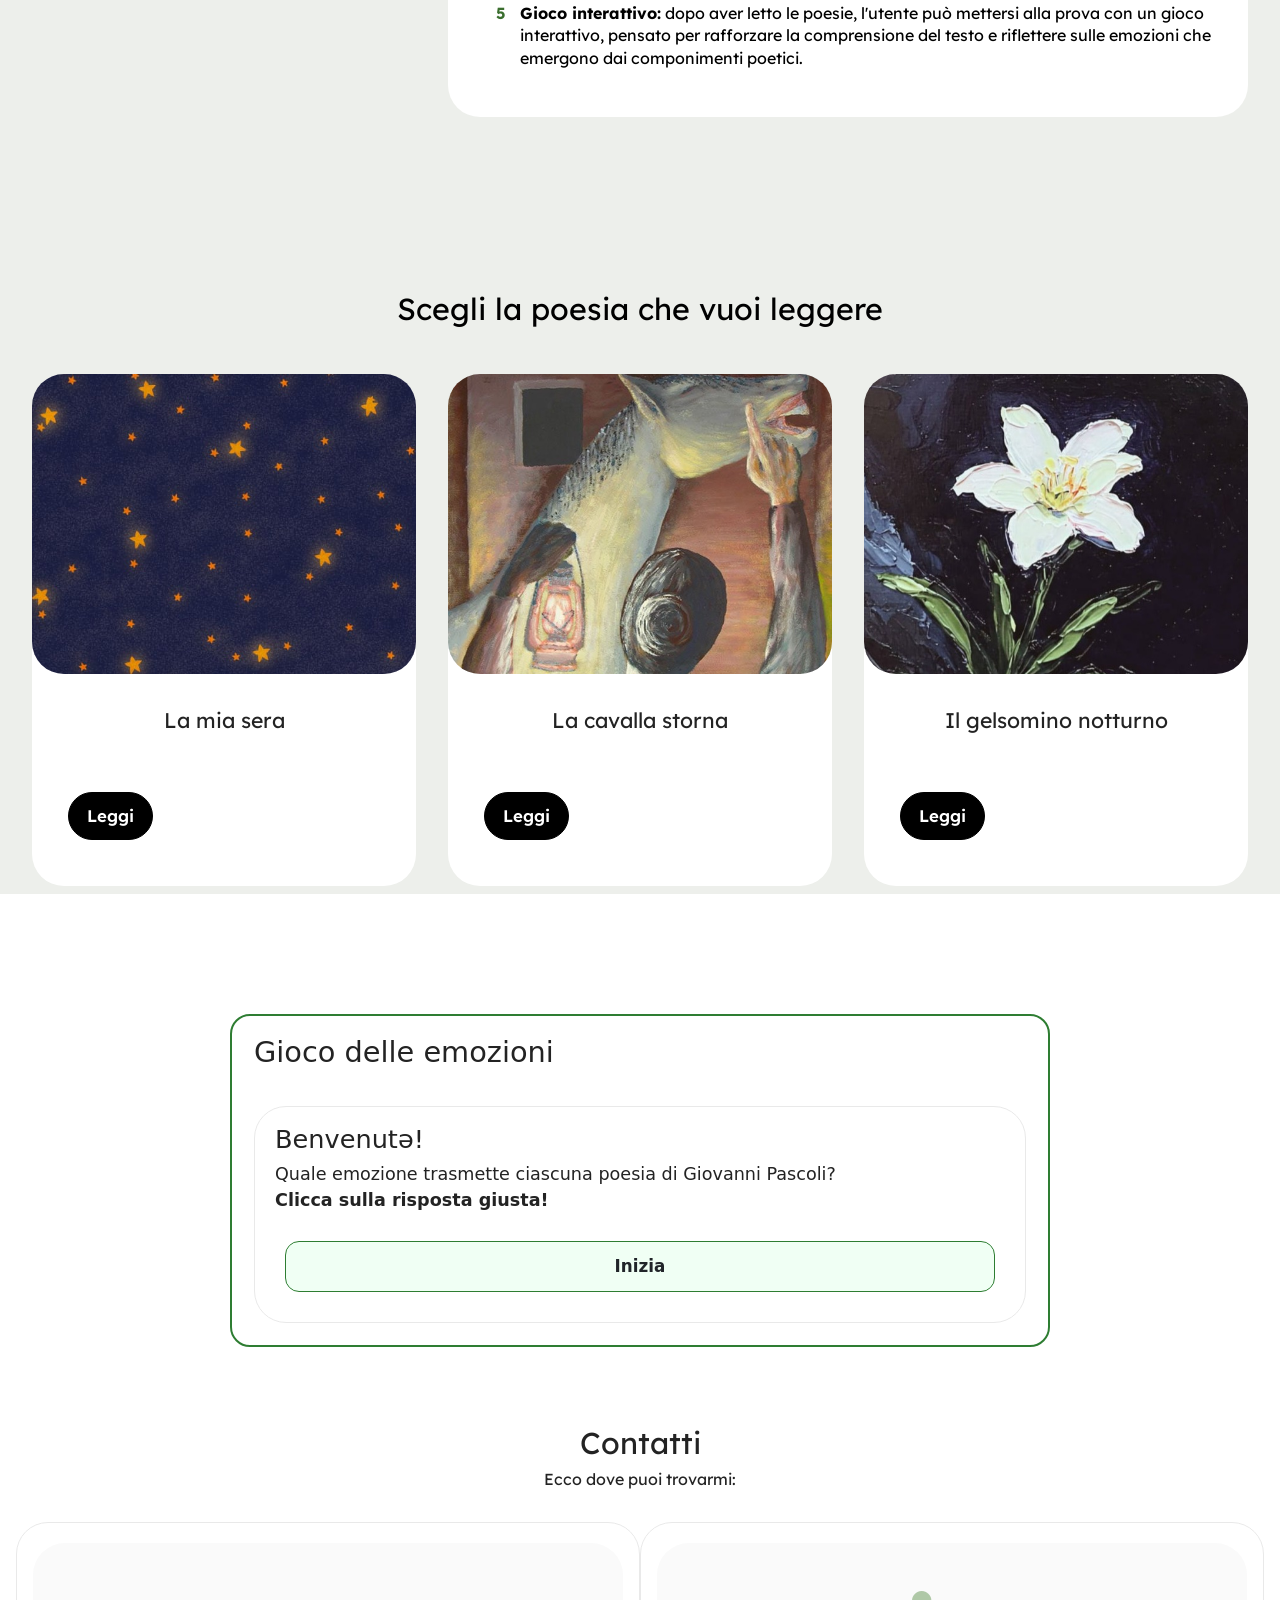
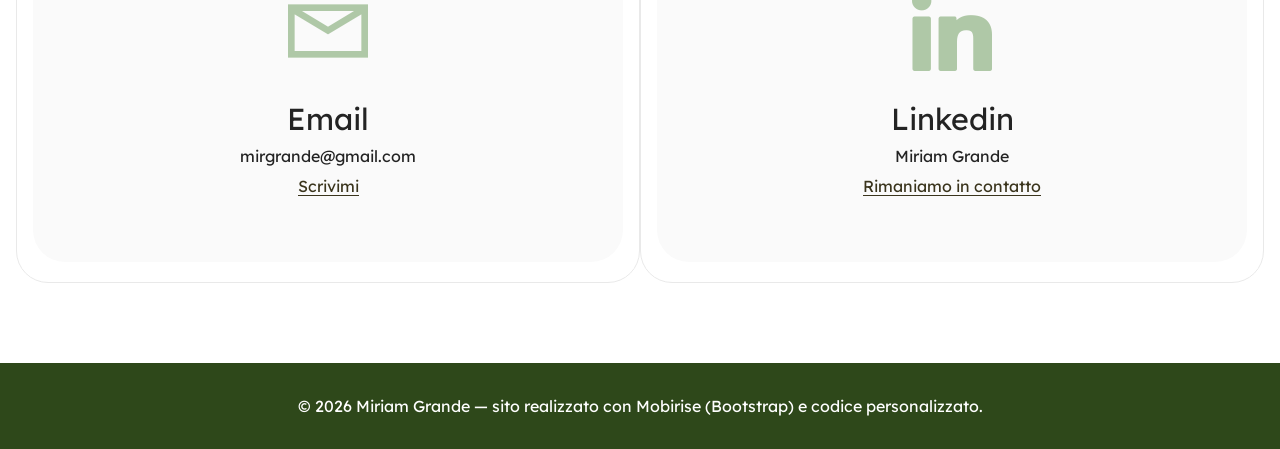
==== commit f1778712: "Update index.html Updated the description of the design section to structure and added information a" ====
--- a/index.html
+++ b/index.html
@@ -123,7 +123,7 @@
                 <ol>
                   <li><strong>Perché Giovanni Pascoli?</strong>&nbsp;Ho scelto Giovanni Pascoli perché la sua poesia parla di cose piccole, quotidiane e profonde allo stesso tempo: la casa, la notte, la nascita, la cura, l'attesa, i sentimenti. Sono temi facilmente rappresentabili attraverso immagini e simboli, elementi fondamentali nella Comunicazione Aumentativa Alternativa (CAA).</li>
                   <li><strong>Contenuto:</strong>&nbsp;le poesie selezionate sono state scelte perché hanno una struttura semplice, immagini concrete e un ritmo lento, che permette di soffermarsi sui significati senza fretta. Ogni verso può essere accompagnato da pittogrammi che aiutano a comprendere il testo, a collegare le parole alle immagini e a costruire il senso passo dopo passo.</li>
-                  <li><strong>Design: </strong>ho usato colori neutri che non appesantiscono la vista, mentre il font del testo è <em>Lexend</em>, considerato uno dei font più accessibili per chi ha difficoltà nella lettura. La struttura del sito è essenziale, con poche immagini e un layout semplice.</li>
+                  <li><strong>Struttura: </strong>ho usato colori neutri che non appesantiscono la vista, mentre il font del testo è <em>Lexend</em>, considerato uno dei font più accessibili per chi ha difficoltà nella lettura. La struttura del progetto è essenziale, con poche immagini e un layout semplice. Il sito raggiunge il punteggio massimo su WAVE e Google Lighthouse. L'accessibilità è stata verificata anche manualmente con lo screen reader NVDA.</li>
                   <li><strong>Zoom: </strong>lo zoom è stato introdotto come strumento di accessibilità. Ingrandire il testo e i pittogrammi permette a ciascun utente di osservare i dettagli, di scegliere il proprio tempo di lettura e di concentrarsi su ciò che è più significativo e a leggere con calma.</li>
                   <li><strong>Gioco interattivo:</strong>&nbsp;dopo aver letto le poesie, l'utente può mettersi alla prova con un gioco interattivo, pensato per rafforzare la comprensione del testo e riflettere sulle emozioni che emergono dai componimenti poetici.</li>
                 </ol>
